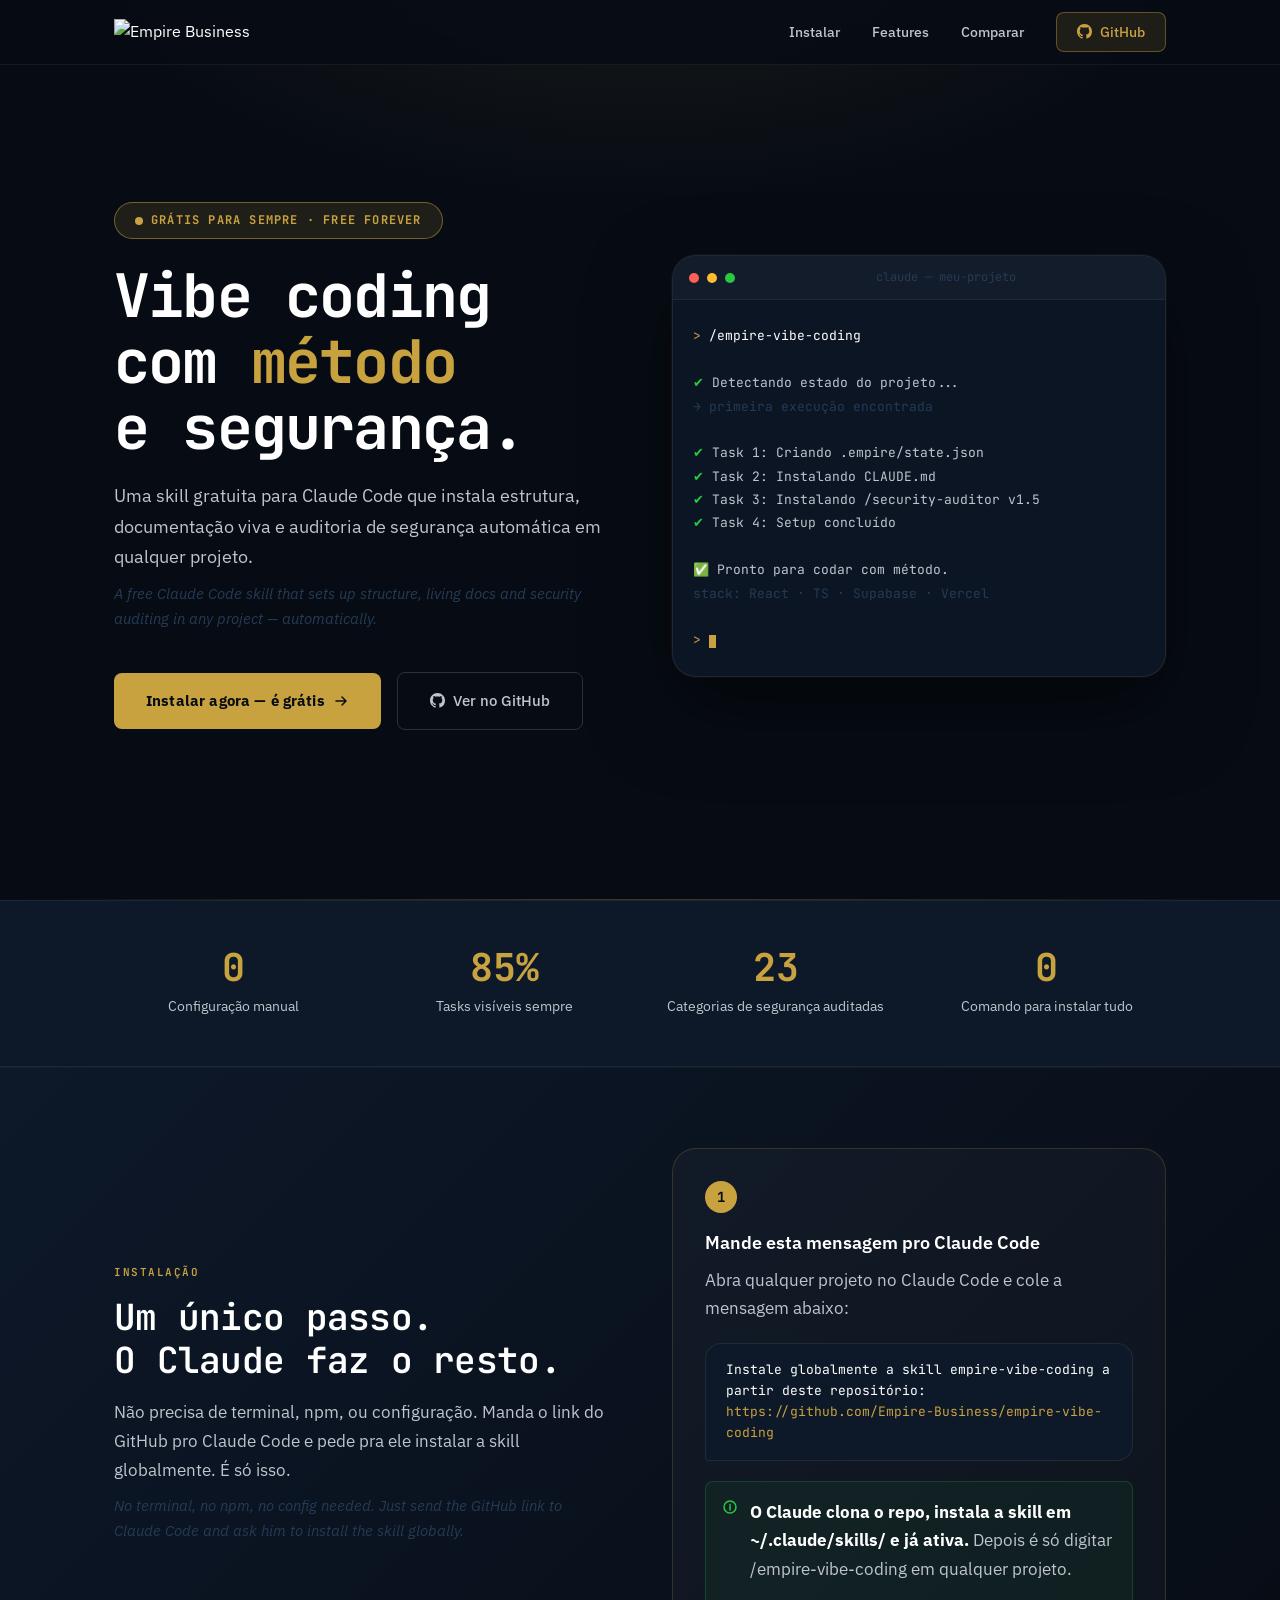
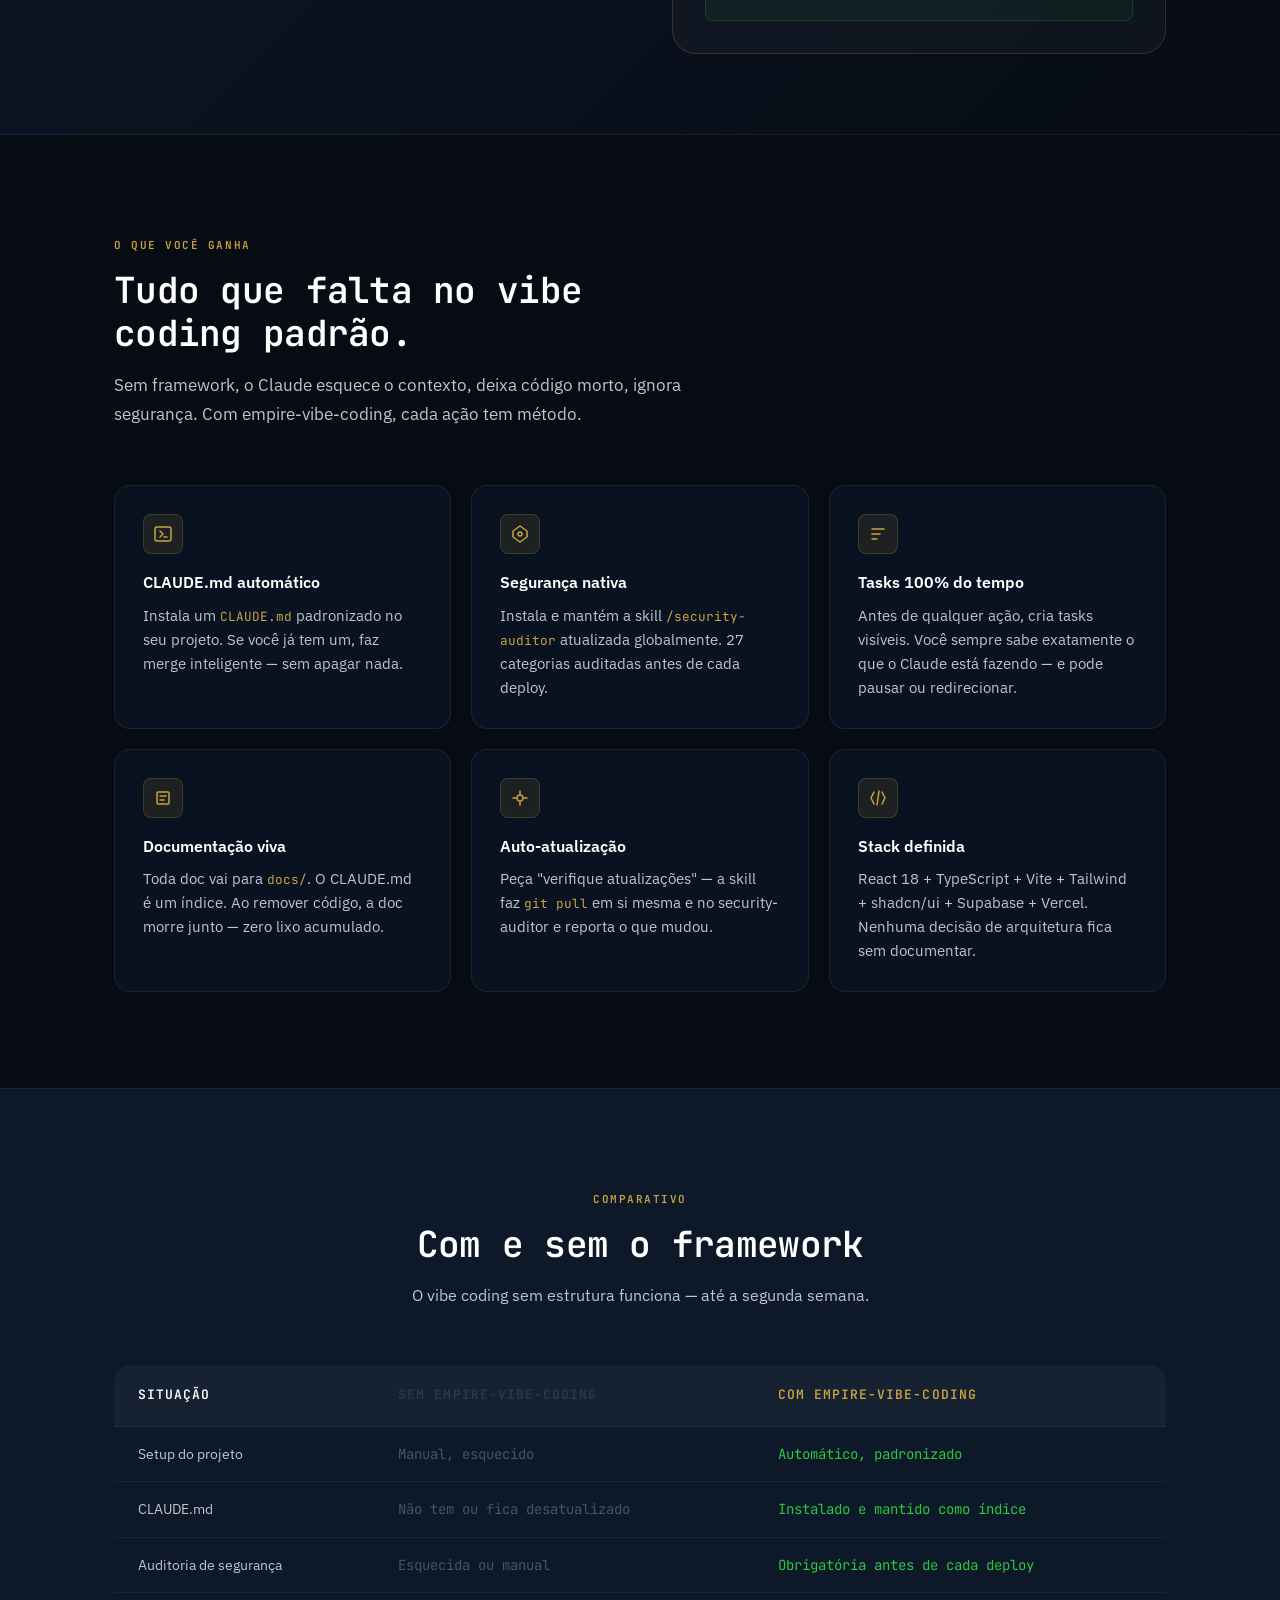
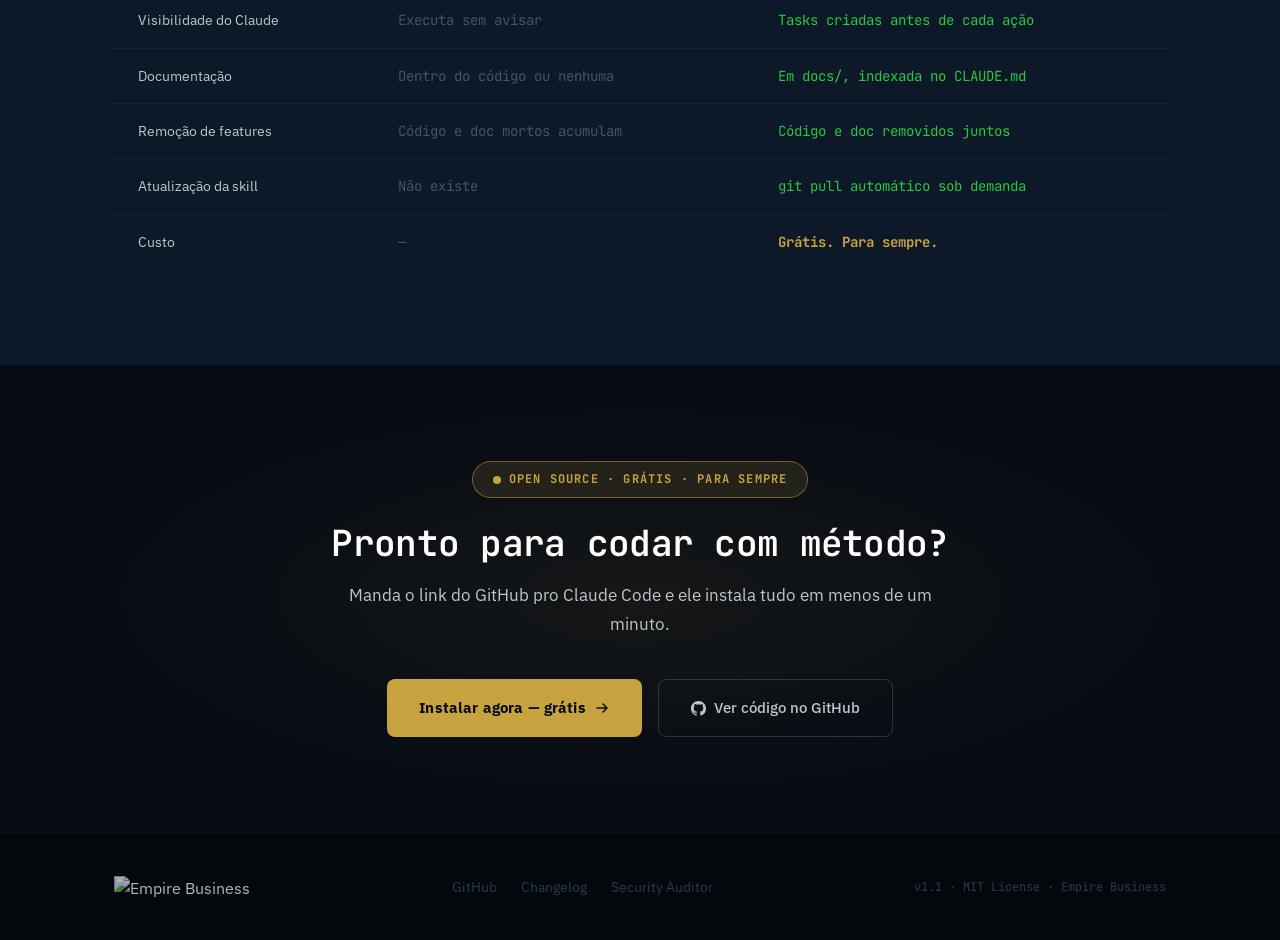
==== landing/index.html @ a5f734ca "design: landing page redesign — conversão, grátis, install 1 passo - Hero dark com terminal mockup a" ====
<!DOCTYPE html>
<html lang="pt-BR">
<head>
  <meta charset="UTF-8" />
  <meta name="viewport" content="width=device-width, initial-scale=1.0" />
  <title>Empire Vibe Coding — Skill gratuita para Claude Code</title>
  <meta name="description" content="Skill gratuita para Claude Code que instala método, segurança e documentação automática em qualquer app React + TypeScript + Supabase. Grátis para sempre." />
  <link rel="preconnect" href="https://fonts.googleapis.com" />
  <link rel="preconnect" href="https://fonts.gstatic.com" crossorigin />
  <link href="https://fonts.googleapis.com/css2?family=IBM+Plex+Sans:wght@300;400;500;600;700&family=JetBrains+Mono:wght@400;500;600;700&display=swap" rel="stylesheet" />
  <style>
    /* ─── DS1 Silver Empire — Tokens ─────────────────────────────── */
    :root {
      --void:     #070C14;
      --empire:   #0D1829;
      --steel:    #243B55;
      --platinum: #BFC5CC;
      --gold:     #C9A240;
      --bone:     #F2EFE8;
      --ink:      #1A1F2E;
      --ghost:    #E4E2DC;
      --mist:     #F7F6F2;
      --white:    #FFFFFF;

      --font-body:  'IBM Plex Sans', system-ui, sans-serif;
      --font-mono:  'JetBrains Mono', 'Menlo', monospace;

      --radius-sm: 4px;
      --radius-md: 8px;
      --radius-lg: 16px;
      --radius-xl: 24px;

      --s4:4px; --s8:8px; --s12:12px; --s16:16px; --s20:20px;
      --s24:24px; --s32:32px; --s40:40px; --s48:48px;
      --s56:56px; --s64:64px; --s80:80px; --s96:96px; --s128:128px;
    }

    /* ─── Reset ──────────────────────────────────────────────────── */
    *, *::before, *::after { box-sizing: border-box; margin: 0; padding: 0; }
    html { font-size: 16px; scroll-behavior: smooth; }
    body {
      font-family: var(--font-body);
      background: var(--void);
      color: var(--white);
      line-height: 1.6;
      -webkit-font-smoothing: antialiased;
      overflow-x: hidden;
    }

    /* ─── Typography ─────────────────────────────────────────────── */
    h1 { font-family: var(--font-mono); font-size: clamp(2rem, 5vw, 3.75rem); font-weight: 700; line-height: 1.1; letter-spacing: -0.03em; }
    h2 { font-family: var(--font-mono); font-size: clamp(1.5rem, 3vw, 2.25rem); font-weight: 600; line-height: 1.2; letter-spacing: -0.02em; }
    h3 { font-size: 1.0625rem; font-weight: 600; }
    p  { font-size: 1rem; line-height: 1.7; }

    .eyebrow {
      font-family: var(--font-mono);
      font-size: 0.6875rem;
      font-weight: 600;
      letter-spacing: 0.14em;
      text-transform: uppercase;
      color: var(--gold);
    }

    .gold-line { display:block; width:40px; height:2px; background:var(--gold); margin: var(--s16) 0 var(--s28); }

    /* ─── Layout ─────────────────────────────────────────────────── */
    .container { max-width: 1100px; margin: 0 auto; padding: 0 var(--s24); }
    .section    { padding: var(--s96) 0; }
    .section-sm { padding: var(--s64) 0; }

    /* ─── Free badge ─────────────────────────────────────────────── */
    .free-pill {
      display: inline-flex;
      align-items: center;
      gap: var(--s8);
      padding: var(--s8) var(--s20);
      background: rgba(201,162,64,.12);
      border: 1.5px solid rgba(201,162,64,.5);
      border-radius: 100px;
      font-family: var(--font-mono);
      font-size: 0.75rem;
      font-weight: 700;
      letter-spacing: 0.1em;
      text-transform: uppercase;
      color: var(--gold);
      cursor: default;
    }
    .free-dot { width:8px; height:8px; border-radius:50%; background:var(--gold); animation: pulse 2s infinite; }
    @keyframes pulse {
      0%,100% { opacity:1; transform:scale(1); }
      50%      { opacity:.5; transform:scale(1.3); }
    }
    @media (prefers-reduced-motion: reduce) { .free-dot { animation: none; } }

    /* ─── NAV ────────────────────────────────────────────────────── */
    nav {
      position: fixed; top: 0; left: 0; right: 0; z-index: 100;
      background: rgba(7,12,20,.88);
      backdrop-filter: blur(16px);
      border-bottom: 1px solid rgba(255,255,255,.06);
    }
    .nav-inner {
      display: flex; align-items: center; justify-content: space-between;
      height: 64px; max-width: 1100px; margin: 0 auto; padding: 0 var(--s24);
    }
    .nav-logo { height: 26px; }
    .nav-links { display: flex; align-items: center; gap: var(--s32); list-style: none; }
    .nav-links a {
      font-size: 0.875rem; font-weight: 500; color: var(--platinum);
      text-decoration: none; transition: color .2s;
    }
    .nav-links a:hover { color: var(--white); }

    .btn-nav {
      display: inline-flex; align-items: center; gap: var(--s8);
      padding: var(--s8) var(--s20);
      background: rgba(201,162,64,.12);
      border: 1px solid rgba(201,162,64,.4);
      color: var(--gold) !important;
      border-radius: var(--radius-md);
      font-size: 0.875rem; font-weight: 600;
      text-decoration: none; transition: background .2s, border-color .2s;
      cursor: pointer;
    }
    .btn-nav:hover { background: rgba(201,162,64,.2); border-color: var(--gold); }

    /* ─── HERO ───────────────────────────────────────────────────── */
    #hero {
      min-height: 100vh;
      display: flex; align-items: center;
      padding: calc(64px + var(--s64)) 0 var(--s96);
      position: relative; overflow: hidden;
      background: var(--void);
    }
    #hero::before {
      content:'';
      position:absolute; inset:0;
      background: radial-gradient(ellipse 70% 50% at 50% -10%, rgba(201,162,64,.1) 0%, transparent 65%);
      pointer-events:none;
    }
    #hero::after {
      content:'';
      position:absolute;
      bottom:0; left:0; right:0; height:1px;
      background: linear-gradient(90deg, transparent, rgba(201,162,64,.3), transparent);
    }

    .hero-grid {
      display: grid;
      grid-template-columns: 1fr 1fr;
      gap: var(--s64);
      align-items: center;
      position: relative; z-index: 1;
    }
    @media (max-width: 768px) {
      .hero-grid { grid-template-columns: 1fr; gap: var(--s48); }
      .hero-terminal { display: none; }
    }

    .hero-eyebrow { display: flex; align-items: center; gap: var(--s12); margin-bottom: var(--s24); }
    .hero-eyebrow .eyebrow { color: var(--platinum); }

    #hero h1 { color: var(--white); margin-bottom: var(--s20); }
    #hero h1 .accent { color: var(--gold); }

    .hero-sub {
      font-size: 1.125rem; color: var(--platinum); line-height: 1.7;
      margin-bottom: var(--s8); max-width: 520px;
    }
    .hero-sub-en {
      font-size: 0.9375rem; color: var(--steel); font-style: italic;
      margin-bottom: var(--s40); max-width: 520px;
    }

    .hero-ctas { display: flex; align-items: center; gap: var(--s16); flex-wrap: wrap; }

    .btn-primary {
      display: inline-flex; align-items: center; gap: var(--s8);
      padding: var(--s16) var(--s32);
      background: var(--gold); color: var(--void);
      font-size: 0.9375rem; font-weight: 700; border-radius: var(--radius-md);
      text-decoration: none; letter-spacing:.01em;
      transition: opacity .2s, transform .15s; cursor: pointer;
    }
    .btn-primary:hover { opacity:.88; transform: translateY(-1px); }

    .btn-outline {
      display: inline-flex; align-items: center; gap: var(--s8);
      padding: var(--s16) var(--s32);
      border: 1px solid rgba(255,255,255,.15); color: var(--platinum);
      font-size: 0.9375rem; font-weight: 500; border-radius: var(--radius-md);
      text-decoration: none; transition: border-color .2s, color .2s; cursor: pointer;
    }
    .btn-outline:hover { border-color: var(--platinum); color: var(--white); }

    /* ─── Terminal ───────────────────────────────────────────────── */
    .hero-terminal {
      background: rgba(13,24,41,.8);
      border: 1px solid rgba(255,255,255,.08);
      border-radius: var(--radius-xl);
      overflow: hidden;
      box-shadow: 0 32px 80px rgba(0,0,0,.5), 0 0 0 1px rgba(201,162,64,.06);
    }
    .terminal-bar {
      display: flex; align-items: center; gap: var(--s8);
      padding: var(--s12) var(--s16);
      background: rgba(255,255,255,.03);
      border-bottom: 1px solid rgba(255,255,255,.06);
    }
    .terminal-dot {
      width:10px; height:10px; border-radius:50%;
    }
    .terminal-dot.red   { background:#FF5F57; }
    .terminal-dot.amber { background:#FEBC2E; }
    .terminal-dot.green { background:#28C840; }
    .terminal-title { font-family:var(--font-mono); font-size:.75rem; color:var(--steel); margin-left:auto; margin-right:auto; }

    .terminal-body { padding: var(--s24) var(--s20); font-family:var(--font-mono); font-size:.8125rem; line-height:1.8; }
    .t-prompt { color: var(--gold); }
    .t-cmd    { color: var(--white); }
    .t-out    { color: var(--platinum); }
    .t-green  { color: #28C840; }
    .t-dim    { color: var(--steel); }
    .t-cursor {
      display: inline-block; width:.55em; height:1em;
      background: var(--gold); vertical-align: text-bottom;
      animation: blink 1s step-end infinite;
    }
    @keyframes blink { 0%,100%{opacity:1} 50%{opacity:0} }
    @media (prefers-reduced-motion: reduce) { .t-cursor { animation:none; } }

    /* ─── STATS ──────────────────────────────────────────────────── */
    #stats {
      background: var(--empire);
      border-top: 1px solid rgba(255,255,255,.06);
      border-bottom: 1px solid rgba(255,255,255,.06);
      padding: var(--s48) 0;
    }
    .stats-grid {
      display: grid;
      grid-template-columns: repeat(4, 1fr);
      gap: var(--s32);
      text-align: center;
    }
    @media (max-width: 640px) { .stats-grid { grid-template-columns: repeat(2, 1fr); } }

    .stat-num {
      font-family: var(--font-mono);
      font-size: clamp(1.75rem, 3vw, 2.5rem);
      font-weight: 700; color: var(--gold);
      line-height: 1;
    }
    .stat-label { font-size: .875rem; color: var(--platinum); margin-top: var(--s8); }

    /* ─── INSTALL HERO (1 step) ──────────────────────────────────── */
    #install-quick {
      background: linear-gradient(135deg, rgba(13,24,41,1) 0%, rgba(7,12,20,1) 100%);
      border-top: 1px solid rgba(255,255,255,.05);
      border-bottom: 1px solid rgba(255,255,255,.05);
      padding: var(--s80) 0;
    }
    .install-quick-inner {
      display: grid;
      grid-template-columns: 1fr 1fr;
      gap: var(--s64);
      align-items: center;
    }
    @media (max-width: 768px) { .install-quick-inner { grid-template-columns: 1fr; gap: var(--s40); } }

    #install-quick h2 { color: var(--white); margin-bottom: var(--s16); }
    #install-quick p  { color: var(--platinum); font-size: 1.0625rem; }

    .install-card {
      background: rgba(255,255,255,.03);
      border: 1px solid rgba(201,162,64,.2);
      border-radius: var(--radius-xl);
      padding: var(--s32);
    }
    .install-step-num {
      display: inline-flex; align-items:center; justify-content:center;
      width:32px; height:32px; border-radius:50%;
      background: var(--gold); color: var(--void);
      font-family: var(--font-mono); font-size:.875rem; font-weight:700;
      margin-bottom: var(--s16);
    }
    .install-card h3 { color: var(--white); font-size:1.125rem; margin-bottom: var(--s8); }
    .install-card p  { color: var(--platinum); font-size:.9375rem; margin-bottom: var(--s20); }

    .chat-bubble {
      background: var(--empire);
      border: 1px solid rgba(255,255,255,.08);
      border-radius: var(--radius-lg);
      border-bottom-left-radius: 4px;
      padding: var(--s16) var(--s20);
      font-family: var(--font-mono);
      font-size: .8125rem;
      color: var(--white);
      line-height: 1.6;
      position: relative;
    }
    .chat-bubble .link { color: var(--gold); }

    .install-note {
      display: flex; align-items: flex-start; gap: var(--s12);
      margin-top: var(--s20);
      padding: var(--s16);
      background: rgba(40,200,64,.06);
      border: 1px solid rgba(40,200,64,.2);
      border-radius: var(--radius-md);
    }
    .install-note-icon { color: #28C840; flex-shrink:0; margin-top:1px; }
    .install-note p { font-size:.875rem; color: var(--platinum); }
    .install-note strong { color: var(--white); }

    /* ─── FEATURES ───────────────────────────────────────────────── */
    #features {
      background: var(--void);
      padding: var(--s96) 0;
    }
    .features-header { max-width: 600px; margin-bottom: var(--s56); }
    .features-header h2 { color: var(--white); margin-top: var(--s12); }
    .features-header p  { color: var(--platinum); margin-top: var(--s16); font-size: 1.0625rem; }

    .features-grid {
      display: grid;
      grid-template-columns: repeat(auto-fit, minmax(300px, 1fr));
      gap: var(--s20);
    }
    .feature-card {
      background: rgba(13,24,41,.6);
      border: 1px solid rgba(255,255,255,.07);
      border-radius: var(--radius-lg);
      padding: var(--s28) var(--s28);
      transition: border-color .25s, transform .2s;
      cursor: default;
    }
    .feature-card:hover {
      border-color: rgba(201,162,64,.25);
      transform: translateY(-2px);
    }
    @media (prefers-reduced-motion: reduce) { .feature-card:hover { transform: none; } }
    .feature-icon {
      width:40px; height:40px;
      display:flex; align-items:center; justify-content:center;
      border-radius: var(--radius-md);
      background: rgba(201,162,64,.1);
      border: 1px solid rgba(201,162,64,.2);
      margin-bottom: var(--s16);
      color: var(--gold);
    }
    .feature-card h3 { color: var(--white); margin-bottom: var(--s8); font-size:1rem; }
    .feature-card p  { color: var(--platinum); font-size:.9375rem; line-height:1.6; }

    /* ─── COMPARE ────────────────────────────────────────────────── */
    #compare {
      background: var(--empire);
      border-top: 1px solid rgba(255,255,255,.06);
      padding: var(--s96) 0;
    }
    .compare-header { text-align: center; max-width: 560px; margin: 0 auto var(--s56); }
    .compare-header h2 { color: var(--white); margin-top: var(--s12); }
    .compare-header p  { color: var(--platinum); margin-top: var(--s16); }

    .compare-table {
      width: 100%; border-collapse: collapse; border-radius: var(--radius-lg); overflow: hidden;
    }
    .compare-table th {
      padding: var(--s20) var(--s24);
      font-family: var(--font-mono); font-size: .8125rem; font-weight: 600;
      letter-spacing: .08em; text-transform: uppercase;
      background: rgba(255,255,255,.04);
      border-bottom: 1px solid rgba(255,255,255,.08);
      text-align: left;
    }
    .compare-table th.col-with { color: var(--gold); }
    .compare-table th.col-without { color: var(--steel); }
    .compare-table td {
      padding: var(--s16) var(--s24);
      font-size: .9375rem;
      border-bottom: 1px solid rgba(255,255,255,.05);
      vertical-align: middle;
    }
    .compare-table tr:last-child td { border-bottom: none; }
    .compare-table td:first-child { color: var(--platinum); font-size:.875rem; }
    .compare-table td.yes {
      color: #28C840;
      font-family: var(--font-mono); font-size:.875rem;
    }
    .compare-table td.no {
      color: rgba(255,255,255,.25);
      font-family: var(--font-mono); font-size:.875rem;
    }
    .compare-table tr:hover td { background: rgba(255,255,255,.02); }

    /* ─── FINAL CTA ──────────────────────────────────────────────── */
    #cta-final {
      background: var(--void);
      padding: var(--s96) 0;
      text-align: center;
      position: relative; overflow: hidden;
    }
    #cta-final::before {
      content:'';
      position:absolute; inset:0;
      background: radial-gradient(ellipse 60% 60% at 50% 50%, rgba(201,162,64,.07) 0%, transparent 70%);
      pointer-events:none;
    }
    .cta-final-inner { position: relative; z-index: 1; max-width: 640px; margin: 0 auto; }
    #cta-final .free-pill { margin-bottom: var(--s24); }
    #cta-final h2 { color: var(--white); margin-bottom: var(--s16); }
    #cta-final p  { color: var(--platinum); font-size: 1.0625rem; margin-bottom: var(--s40); }
    .cta-final-btns { display: flex; justify-content: center; gap: var(--s16); flex-wrap: wrap; }

    /* ─── FOOTER ─────────────────────────────────────────────────── */
    footer {
      background: rgba(0,0,0,.4);
      border-top: 1px solid rgba(255,255,255,.05);
      padding: var(--s40) 0;
    }
    .footer-inner {
      display: flex; align-items: center; justify-content: space-between;
      flex-wrap: wrap; gap: var(--s20);
    }
    .footer-logo { height: 22px; opacity: .7; }
    .footer-links { display:flex; align-items:center; gap:var(--s24); list-style:none; }
    .footer-links a {
      font-size:.875rem; color:var(--steel); text-decoration:none; transition: color .2s;
    }
    .footer-links a:hover { color: var(--platinum); }
    .footer-copy { font-size:.75rem; color:var(--steel); font-family: var(--font-mono); }

    /* ─── SVG Icons helper ───────────────────────────────────────── */
    svg { display:block; }

    /* ─── Spacing utility ────────────────────────────────────────── */
    .mt-s { margin-top: var(--s16); }
    :root { --s28: 28px; }

    /* ─── Responsive nav ─────────────────────────────────────────── */
    @media (max-width: 640px) {
      .nav-links li:not(:last-child) { display: none; }
      .hero-ctas { flex-direction: column; align-items: flex-start; }
      .cta-final-btns { flex-direction: column; align-items: center; }
    }
  </style>
</head>
<body>

<!-- NAV -->
<nav>
  <div class="nav-inner">
    <img src="assets/logo-dark.png" alt="Empire Business" class="nav-logo" />
    <ul class="nav-links">
      <li><a href="#install-quick">Instalar</a></li>
      <li><a href="#features">Features</a></li>
      <li><a href="#compare">Comparar</a></li>
      <li>
        <a href="https://github.com/Empire-Business/empire-vibe-coding" target="_blank" rel="noopener" class="btn-nav">
          <svg width="15" height="15" viewBox="0 0 16 16" fill="currentColor"><path d="M8 0C3.58 0 0 3.58 0 8c0 3.54 2.29 6.53 5.47 7.59.4.07.55-.17.55-.38 0-.19-.01-.82-.01-1.49-2.01.37-2.53-.49-2.69-.94-.09-.23-.48-.94-.82-1.13-.28-.15-.68-.52-.01-.53.63-.01 1.08.58 1.23.82.72 1.21 1.87.87 2.33.66.07-.52.28-.87.51-1.07-1.78-.2-3.64-.89-3.64-3.95 0-.87.31-1.59.82-2.15-.08-.2-.36-1.02.08-2.12 0 0 .67-.21 2.2.82.64-.18 1.32-.27 2-.27.68 0 1.36.09 2 .27 1.53-1.04 2.2-.82 2.2-.82.44 1.1.16 1.92.08 2.12.51.56.82 1.27.82 2.15 0 3.07-1.87 3.75-3.65 3.95.29.25.54.73.54 1.48 0 1.07-.01 1.93-.01 2.2 0 .21.15.46.55.38A8.013 8.013 0 0016 8c0-4.42-3.58-8-8-8z"/></svg>
          GitHub
        </a>
      </li>
    </ul>
  </div>
</nav>

<!-- HERO -->
<section id="hero">
  <div class="container">
    <div class="hero-grid">
      <div>
        <div class="hero-eyebrow">
          <div class="free-pill">
            <span class="free-dot"></span>
            Grátis para sempre · Free forever
          </div>
        </div>

        <h1>Vibe coding<br/>com <span class="accent">método</span><br/>e segurança.</h1>

        <p class="hero-sub">
          Uma skill gratuita para Claude Code que instala estrutura, documentação viva e auditoria de segurança automática em qualquer projeto.
        </p>
        <p class="hero-sub-en">
          A free Claude Code skill that sets up structure, living docs and security auditing in any project — automatically.
        </p>

        <div class="hero-ctas">
          <a href="#install-quick" class="btn-primary">
            Instalar agora — é grátis
            <svg width="16" height="16" viewBox="0 0 16 16" fill="none"><path d="M3 8h10M9 4l4 4-4 4" stroke="currentColor" stroke-width="1.5" stroke-linecap="round" stroke-linejoin="round"/></svg>
          </a>
          <a href="https://github.com/Empire-Business/empire-vibe-coding" target="_blank" rel="noopener" class="btn-outline">
            <svg width="15" height="15" viewBox="0 0 16 16" fill="currentColor"><path d="M8 0C3.58 0 0 3.58 0 8c0 3.54 2.29 6.53 5.47 7.59.4.07.55-.17.55-.38 0-.19-.01-.82-.01-1.49-2.01.37-2.53-.49-2.69-.94-.09-.23-.48-.94-.82-1.13-.28-.15-.68-.52-.01-.53.63-.01 1.08.58 1.23.82.72 1.21 1.87.87 2.33.66.07-.52.28-.87.51-1.07-1.78-.2-3.64-.89-3.64-3.95 0-.87.31-1.59.82-2.15-.08-.2-.36-1.02.08-2.12 0 0 .67-.21 2.2.82.64-.18 1.32-.27 2-.27.68 0 1.36.09 2 .27 1.53-1.04 2.2-.82 2.2-.82.44 1.1.16 1.92.08 2.12.51.56.82 1.27.82 2.15 0 3.07-1.87 3.75-3.65 3.95.29.25.54.73.54 1.48 0 1.07-.01 1.93-.01 2.2 0 .21.15.46.55.38A8.013 8.013 0 0016 8c0-4.42-3.58-8-8-8z"/></svg>
            Ver no GitHub
          </a>
        </div>
      </div>

      <!-- Terminal mockup -->
      <div class="hero-terminal">
        <div class="terminal-bar">
          <span class="terminal-dot red"></span>
          <span class="terminal-dot amber"></span>
          <span class="terminal-dot green"></span>
          <span class="terminal-title">claude — meu-projeto</span>
        </div>
        <div class="terminal-body">
          <div><span class="t-prompt">></span> <span class="t-cmd">/empire-vibe-coding</span></div>
          <br/>
          <div><span class="t-green">✔</span> <span class="t-out">Detectando estado do projeto...</span></div>
          <div><span class="t-dim">  → primeira execução encontrada</span></div>
          <br/>
          <div><span class="t-green">✔</span> <span class="t-out">Task 1: Criando .empire/state.json</span></div>
          <div><span class="t-green">✔</span> <span class="t-out">Task 2: Instalando CLAUDE.md</span></div>
          <div><span class="t-green">✔</span> <span class="t-out">Task 3: Instalando /security-auditor v1.5</span></div>
          <div><span class="t-green">✔</span> <span class="t-out">Task 4: Setup concluído</span></div>
          <br/>
          <div><span class="t-out">✅ Pronto para codar com método.</span></div>
          <div><span class="t-dim">   stack: React · TS · Supabase · Vercel</span></div>
          <br/>
          <div><span class="t-prompt">></span> <span class="t-cursor"></span></div>
        </div>
      </div>
    </div>
  </div>
</section>

<!-- STATS -->
<section id="stats">
  <div class="container">
    <div class="stats-grid">
      <div>
        <div class="stat-num" data-target="0">0</div>
        <div class="stat-label">Configuração manual</div>
      </div>
      <div>
        <div class="stat-num" data-target="100">0<span>%</span></div>
        <div class="stat-label">Tasks visíveis sempre</div>
      </div>
      <div>
        <div class="stat-num" data-target="27">0</div>
        <div class="stat-label">Categorias de segurança auditadas</div>
      </div>
      <div>
        <div class="stat-num" data-target="1">0</div>
        <div class="stat-label">Comando para instalar tudo</div>
      </div>
    </div>
  </div>
</section>

<!-- INSTALL — 1 STEP -->
<section id="install-quick">
  <div class="container">
    <div class="install-quick-inner">
      <div>
        <span class="eyebrow">Instalação</span>
        <h2 style="color:var(--white); margin-top:var(--s12);">Um único passo.<br/>O Claude faz o resto.</h2>
        <p style="color:var(--platinum); margin-top:var(--s16); font-size:1.0625rem;">
          Não precisa de terminal, npm, ou configuração. Manda o link do GitHub pro Claude Code e pede pra ele instalar a skill globalmente. É só isso.
        </p>
        <p style="color:var(--steel); font-size:.9375rem; font-style:italic; margin-top:var(--s8);">
          No terminal, no npm, no config needed. Just send the GitHub link to Claude Code and ask him to install the skill globally.
        </p>
      </div>
      <div>
        <div class="install-card">
          <div class="install-step-num">1</div>
          <h3>Mande esta mensagem pro Claude Code</h3>
          <p>Abra qualquer projeto no Claude Code e cole a mensagem abaixo:</p>
          <div class="chat-bubble">
            Instale globalmente a skill empire-vibe-coding a partir deste repositório:<br/>
            <span class="link">https://github.com/Empire-Business/empire-vibe-coding</span>
          </div>
          <div class="install-note">
            <svg class="install-note-icon" width="16" height="16" viewBox="0 0 16 16" fill="none"><path d="M8 14A6 6 0 1 0 8 2a6 6 0 0 0 0 12Z" stroke="#28C840" stroke-width="1.5"/><path d="M8 7v4M8 5.5v.5" stroke="#28C840" stroke-width="1.5" stroke-linecap="round"/></svg>
            <p><strong>O Claude clona o repo, instala a skill em ~/.claude/skills/ e já ativa.</strong> Depois é só digitar /empire-vibe-coding em qualquer projeto.</p>
          </div>
        </div>
      </div>
    </div>
  </div>
</section>

<!-- FEATURES -->
<section id="features">
  <div class="container">
    <div class="features-header">
      <span class="eyebrow">O que você ganha</span>
      <h2 style="color:var(--white); margin-top:var(--s12);">Tudo que falta no vibe coding padrão.</h2>
      <p>Sem framework, o Claude esquece o contexto, deixa código morto, ignora segurança. Com empire-vibe-coding, cada ação tem método.</p>
    </div>
    <div class="features-grid">

      <div class="feature-card">
        <div class="feature-icon">
          <svg width="20" height="20" viewBox="0 0 20 20" fill="none"><rect x="2" y="3" width="16" height="14" rx="2" stroke="currentColor" stroke-width="1.5"/><path d="M7 7l3 3-3 3M11 13h3" stroke="currentColor" stroke-width="1.5" stroke-linecap="round" stroke-linejoin="round"/></svg>
        </div>
        <h3>CLAUDE.md automático</h3>
        <p>Instala um <code style="font-family:var(--font-mono); font-size:.85em; color:var(--gold)">CLAUDE.md</code> padronizado no seu projeto. Se você já tem um, faz merge inteligente — sem apagar nada.</p>
      </div>

      <div class="feature-card">
        <div class="feature-icon">
          <svg width="20" height="20" viewBox="0 0 20 20" fill="none"><path d="M10 2L3 7v6l7 5 7-5V7l-7-5Z" stroke="currentColor" stroke-width="1.5" stroke-linejoin="round"/><path d="M10 12a2 2 0 1 0 0-4 2 2 0 0 0 0 4Z" stroke="currentColor" stroke-width="1.5"/></svg>
        </div>
        <h3>Segurança nativa</h3>
        <p>Instala e mantém a skill <code style="font-family:var(--font-mono); font-size:.85em; color:var(--gold)">/security-auditor</code> atualizada globalmente. 27 categorias auditadas antes de cada deploy.</p>
      </div>

      <div class="feature-card">
        <div class="feature-icon">
          <svg width="20" height="20" viewBox="0 0 20 20" fill="none"><path d="M4 5h12M4 10h8M4 15h5" stroke="currentColor" stroke-width="1.5" stroke-linecap="round"/></svg>
        </div>
        <h3>Tasks 100% do tempo</h3>
        <p>Antes de qualquer ação, cria tasks visíveis. Você sempre sabe exatamente o que o Claude está fazendo — e pode pausar ou redirecionar.</p>
      </div>

      <div class="feature-card">
        <div class="feature-icon">
          <svg width="20" height="20" viewBox="0 0 20 20" fill="none"><path d="M5 4h10a1 1 0 0 1 1 1v10a1 1 0 0 1-1 1H5a1 1 0 0 1-1-1V5a1 1 0 0 1 1-1Z" stroke="currentColor" stroke-width="1.5"/><path d="M7 8h6M7 12h4" stroke="currentColor" stroke-width="1.5" stroke-linecap="round"/></svg>
        </div>
        <h3>Documentação viva</h3>
        <p>Toda doc vai para <code style="font-family:var(--font-mono); font-size:.85em; color:var(--gold)">docs/</code>. O CLAUDE.md é um índice. Ao remover código, a doc morre junto — zero lixo acumulado.</p>
      </div>

      <div class="feature-card">
        <div class="feature-icon">
          <svg width="20" height="20" viewBox="0 0 20 20" fill="none"><path d="M10 3v3M10 14v3M3 10h3M14 10h3" stroke="currentColor" stroke-width="1.5" stroke-linecap="round"/><circle cx="10" cy="10" r="3" stroke="currentColor" stroke-width="1.5"/></svg>
        </div>
        <h3>Auto-atualização</h3>
        <p>Peça "verifique atualizações" — a skill faz <code style="font-family:var(--font-mono); font-size:.85em; color:var(--gold)">git pull</code> em si mesma e no security-auditor e reporta o que mudou.</p>
      </div>

      <div class="feature-card">
        <div class="feature-icon">
          <svg width="20" height="20" viewBox="0 0 20 20" fill="none"><path d="M6 4l-3 6 3 6M14 4l3 6-3 6M11 3l-2 14" stroke="currentColor" stroke-width="1.5" stroke-linecap="round" stroke-linejoin="round"/></svg>
        </div>
        <h3>Stack definida</h3>
        <p>React 18 + TypeScript + Vite + Tailwind + shadcn/ui + Supabase + Vercel. Nenhuma decisão de arquitetura fica sem documentar.</p>
      </div>

    </div>
  </div>
</section>

<!-- COMPARE -->
<section id="compare">
  <div class="container">
    <div class="compare-header">
      <span class="eyebrow">Comparativo</span>
      <h2>Com e sem o framework</h2>
      <p>O vibe coding sem estrutura funciona — até a segunda semana.</p>
    </div>
    <div style="overflow-x:auto;">
      <table class="compare-table">
        <thead>
          <tr>
            <th>Situação</th>
            <th class="col-without">Sem empire-vibe-coding</th>
            <th class="col-with">Com empire-vibe-coding</th>
          </tr>
        </thead>
        <tbody>
          <tr>
            <td>Setup do projeto</td>
            <td class="no">Manual, esquecido</td>
            <td class="yes">Automático, padronizado</td>
          </tr>
          <tr>
            <td>CLAUDE.md</td>
            <td class="no">Não tem ou fica desatualizado</td>
            <td class="yes">Instalado e mantido como índice</td>
          </tr>
          <tr>
            <td>Auditoria de segurança</td>
            <td class="no">Esquecida ou manual</td>
            <td class="yes">Obrigatória antes de cada deploy</td>
          </tr>
          <tr>
            <td>Visibilidade do Claude</td>
            <td class="no">Executa sem avisar</td>
            <td class="yes">Tasks criadas antes de cada ação</td>
          </tr>
          <tr>
            <td>Documentação</td>
            <td class="no">Dentro do código ou nenhuma</td>
            <td class="yes">Em docs/, indexada no CLAUDE.md</td>
          </tr>
          <tr>
            <td>Remoção de features</td>
            <td class="no">Código e doc mortos acumulam</td>
            <td class="yes">Código e doc removidos juntos</td>
          </tr>
          <tr>
            <td>Atualização da skill</td>
            <td class="no">Não existe</td>
            <td class="yes">git pull automático sob demanda</td>
          </tr>
          <tr>
            <td>Custo</td>
            <td class="no">—</td>
            <td class="yes" style="color:var(--gold); font-weight:700;">Grátis. Para sempre.</td>
          </tr>
        </tbody>
      </table>
    </div>
  </div>
</section>

<!-- CTA FINAL -->
<section id="cta-final">
  <div class="container">
    <div class="cta-final-inner">
      <div class="free-pill" style="margin: 0 auto var(--s24);">
        <span class="free-dot"></span>
        Open source · Grátis · Para sempre
      </div>
      <h2>Pronto para codar com método?</h2>
      <p>Manda o link do GitHub pro Claude Code e ele instala tudo em menos de um minuto.</p>
      <div class="cta-final-btns">
        <a href="#install-quick" class="btn-primary">
          Instalar agora — grátis
          <svg width="16" height="16" viewBox="0 0 16 16" fill="none"><path d="M3 8h10M9 4l4 4-4 4" stroke="currentColor" stroke-width="1.5" stroke-linecap="round" stroke-linejoin="round"/></svg>
        </a>
        <a href="https://github.com/Empire-Business/empire-vibe-coding" target="_blank" rel="noopener" class="btn-outline">
          <svg width="15" height="15" viewBox="0 0 16 16" fill="currentColor"><path d="M8 0C3.58 0 0 3.58 0 8c0 3.54 2.29 6.53 5.47 7.59.4.07.55-.17.55-.38 0-.19-.01-.82-.01-1.49-2.01.37-2.53-.49-2.69-.94-.09-.23-.48-.94-.82-1.13-.28-.15-.68-.52-.01-.53.63-.01 1.08.58 1.23.82.72 1.21 1.87.87 2.33.66.07-.52.28-.87.51-1.07-1.78-.2-3.64-.89-3.64-3.95 0-.87.31-1.59.82-2.15-.08-.2-.36-1.02.08-2.12 0 0 .67-.21 2.2.82.64-.18 1.32-.27 2-.27.68 0 1.36.09 2 .27 1.53-1.04 2.2-.82 2.2-.82.44 1.1.16 1.92.08 2.12.51.56.82 1.27.82 2.15 0 3.07-1.87 3.75-3.65 3.95.29.25.54.73.54 1.48 0 1.07-.01 1.93-.01 2.2 0 .21.15.46.55.38A8.013 8.013 0 0016 8c0-4.42-3.58-8-8-8z"/></svg>
          Ver código no GitHub
        </a>
      </div>
    </div>
  </div>
</section>

<!-- FOOTER -->
<footer>
  <div class="container">
    <div class="footer-inner">
      <img src="assets/logo-dark.png" alt="Empire Business" class="footer-logo" />
      <ul class="footer-links">
        <li><a href="https://github.com/Empire-Business/empire-vibe-coding" target="_blank" rel="noopener">GitHub</a></li>
        <li><a href="https://github.com/Empire-Business/empire-vibe-coding/blob/main/CHANGELOG.md" target="_blank" rel="noopener">Changelog</a></li>
        <li><a href="https://github.com/Empire-Business/security-auditor" target="_blank" rel="noopener">Security Auditor</a></li>
      </ul>
      <p class="footer-copy">v1.1 · MIT License · Empire Business</p>
    </div>
  </div>
</footer>

<script>
  /* Stat counter animation */
  const counters = document.querySelectorAll('.stat-num[data-target]');
  const observer = new IntersectionObserver((entries) => {
    entries.forEach(entry => {
      if (!entry.isIntersecting) return;
      const el = entry.target;
      const target = parseInt(el.dataset.target, 10);
      const suffix = el.querySelector('span') ? el.querySelector('span').outerHTML : '';
      const duration = 1200;
      const step = duration / target || duration;
      let current = 0;
      const prefersReduced = window.matchMedia('(prefers-reduced-motion: reduce)').matches;
      if (prefersReduced) { el.innerHTML = target + suffix; observer.unobserve(el); return; }
      const timer = setInterval(() => {
        current += 1;
        el.innerHTML = current + suffix;
        if (current >= target) { el.innerHTML = target + suffix; clearInterval(timer); }
      }, step);
      observer.unobserve(el);
    });
  }, { threshold: 0.5 });
  counters.forEach(c => observer.observe(c));
</script>

</body>
</html>
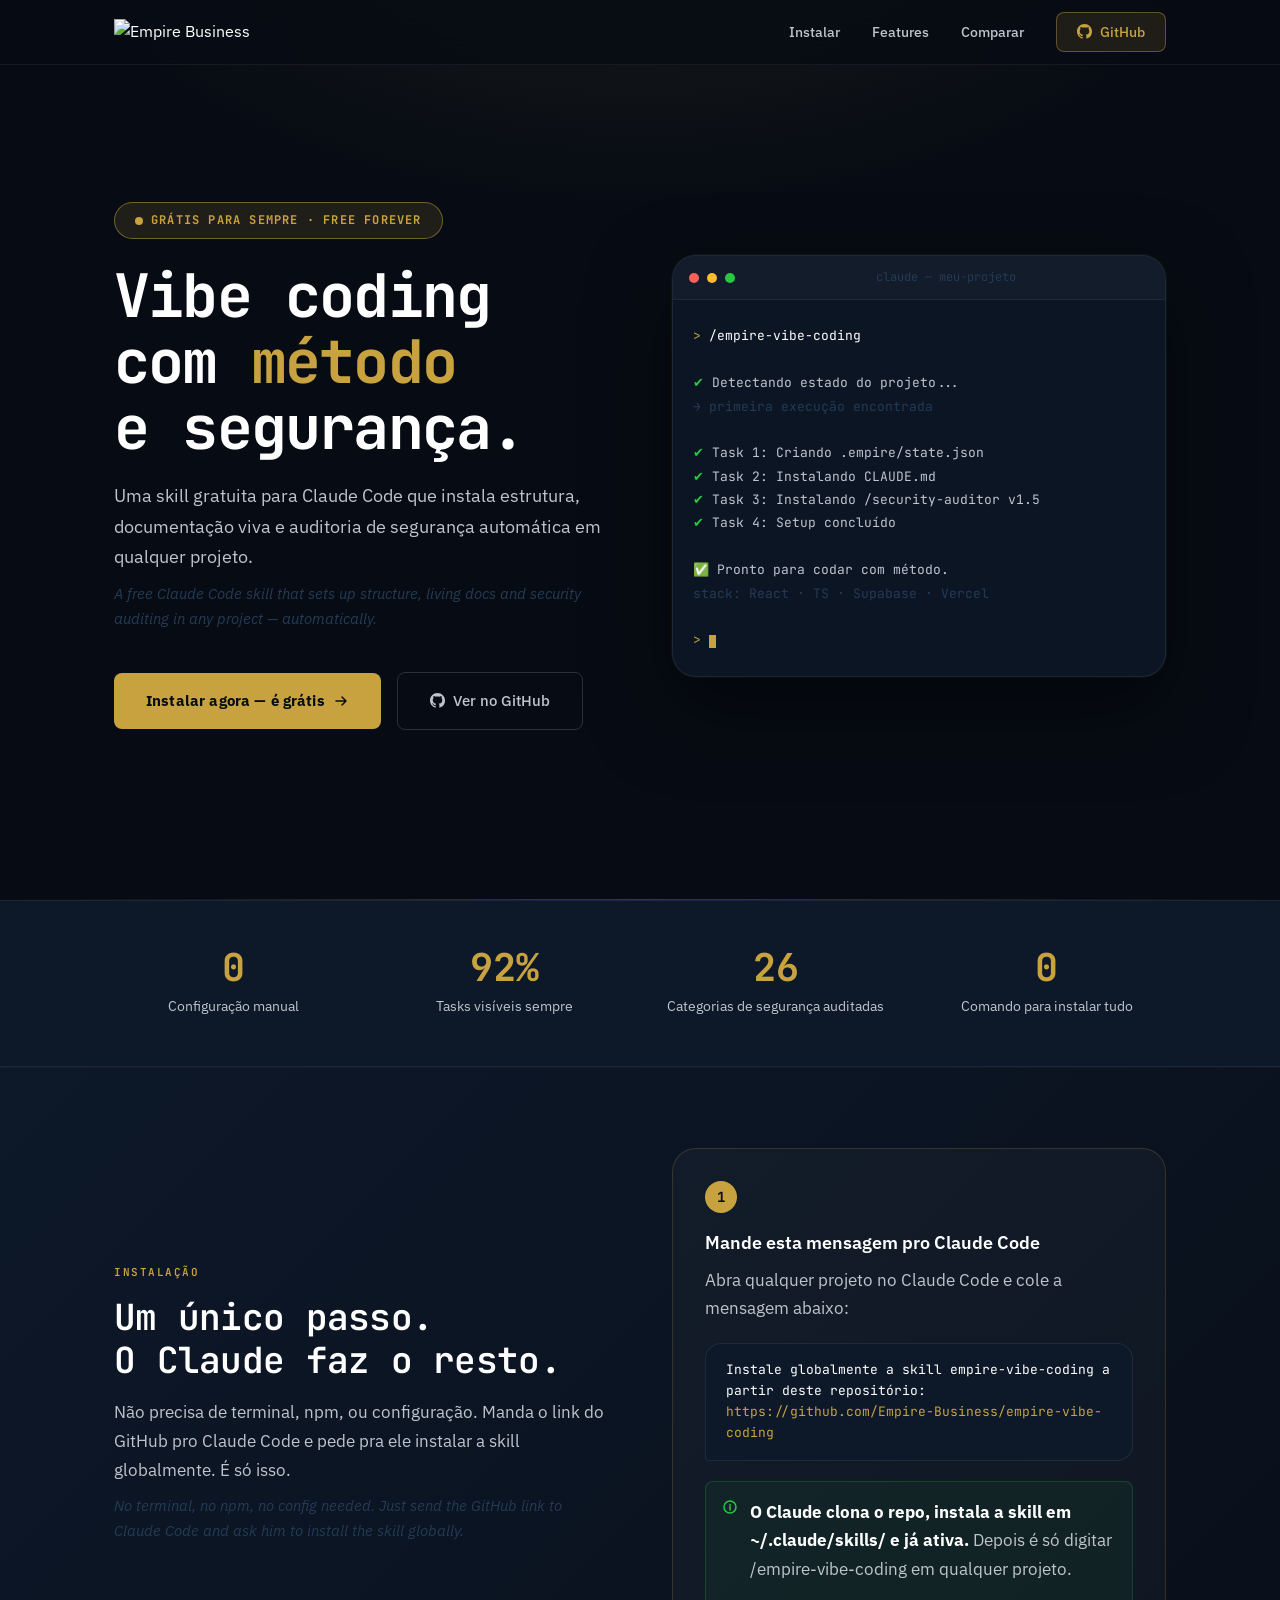
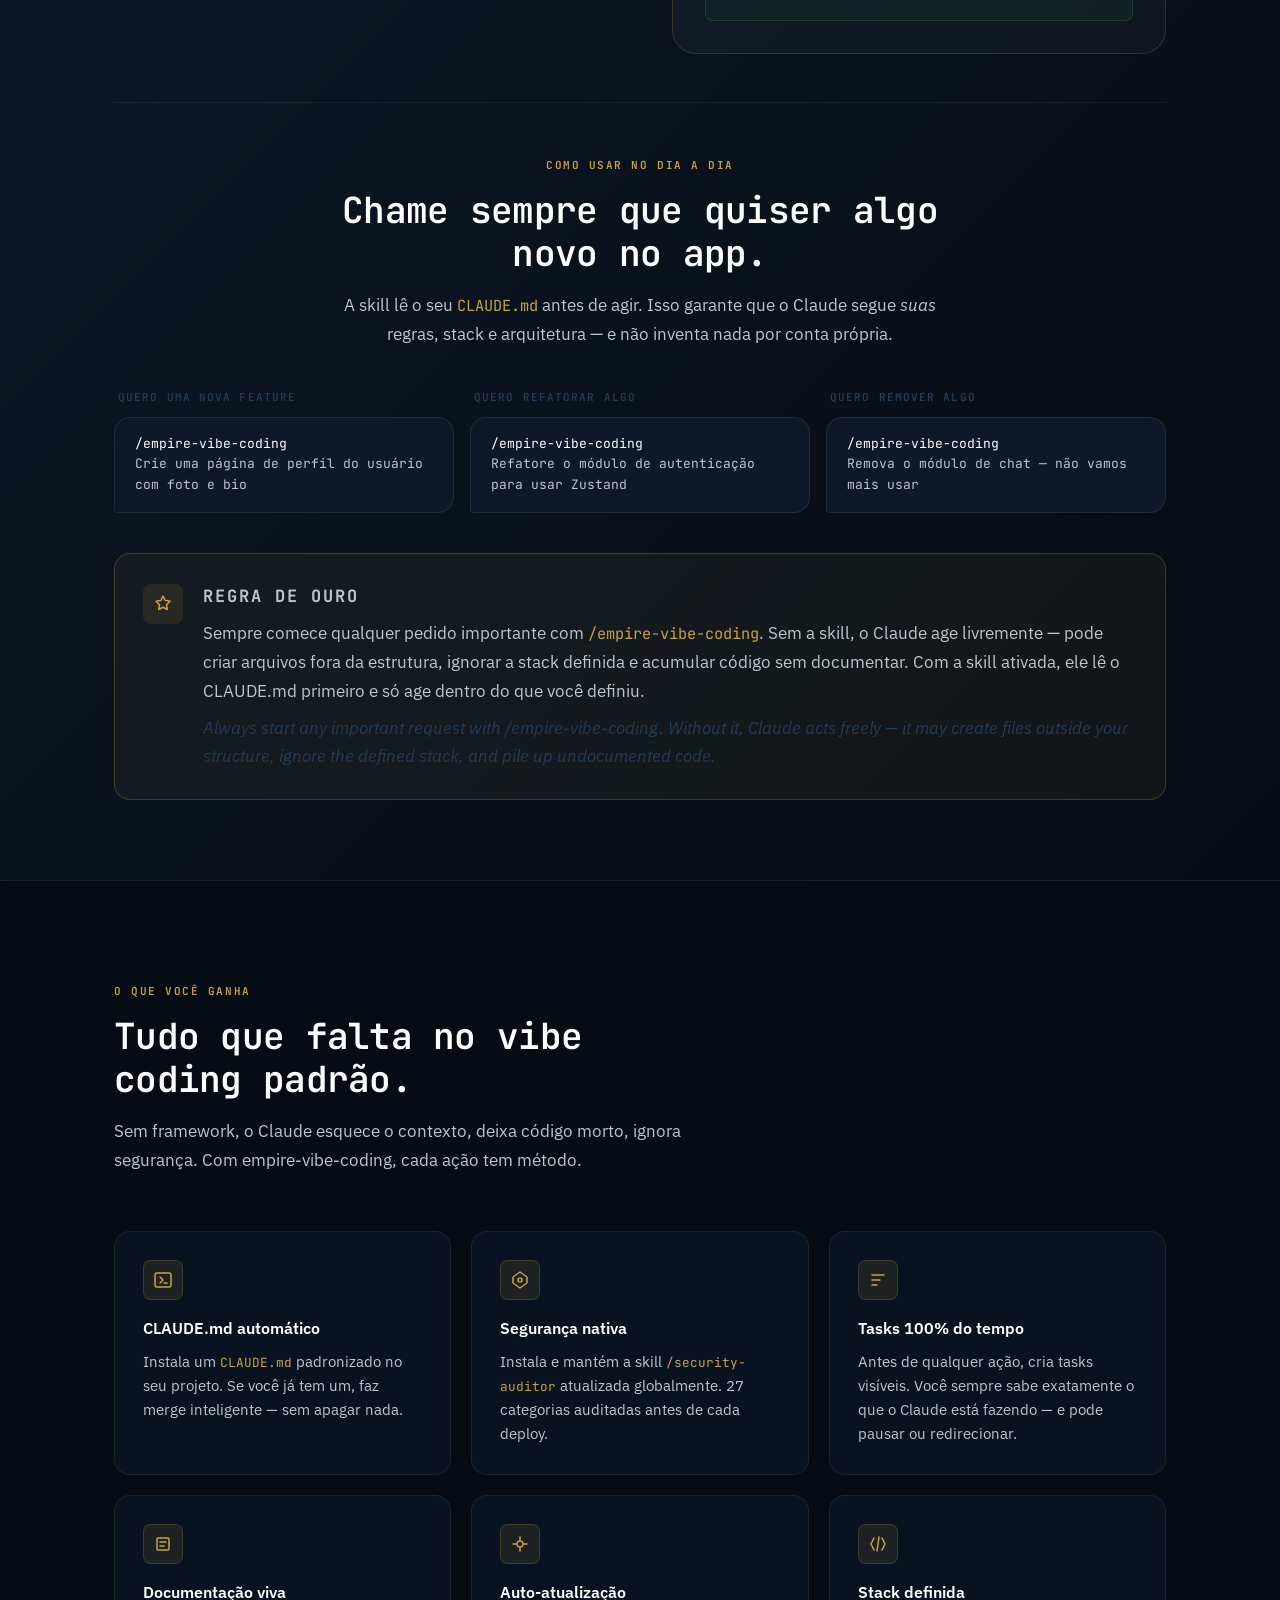
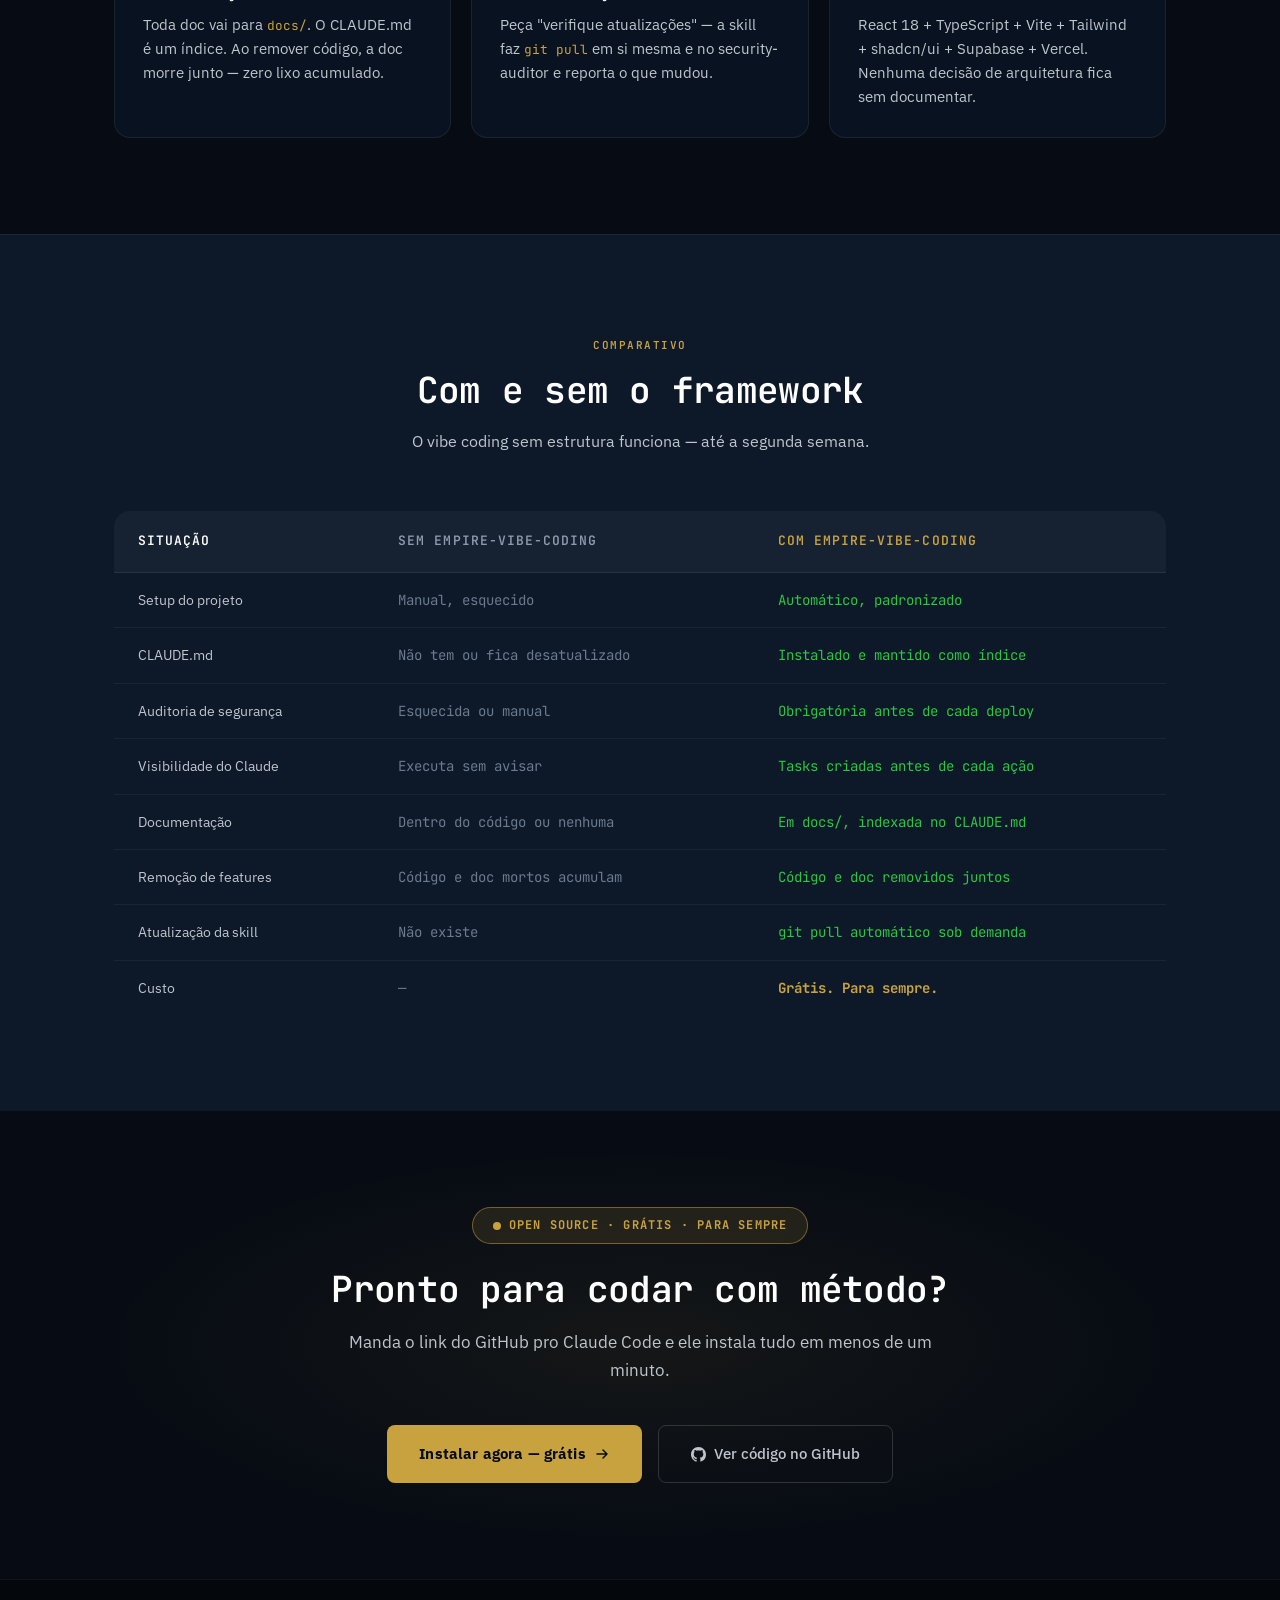
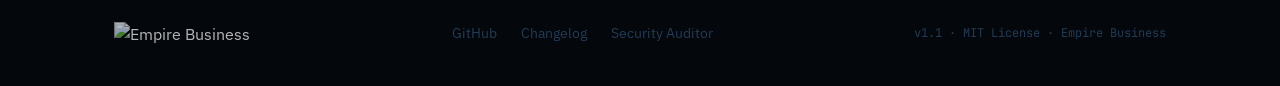
==== commit 21f38d25: "design: tutorial de uso diário + fix contraste tabela comparativa - Seção "Como usar no dia a dia" c" ====
--- a/landing/index.html
+++ b/landing/index.html
@@ -374,7 +374,7 @@
       text-align: left;
     }
     .compare-table th.col-with { color: var(--gold); }
-    .compare-table th.col-without { color: var(--steel); }
+    .compare-table th.col-without { color: #8B9AAD; }
     .compare-table td {
       padding: var(--s16) var(--s24);
       font-size: .9375rem;
@@ -388,7 +388,7 @@
       font-family: var(--font-mono); font-size:.875rem;
     }
     .compare-table td.no {
-      color: rgba(255,255,255,.25);
+      color: #6B7A8D;
       font-family: var(--font-mono); font-size:.875rem;
     }
     .compare-table tr:hover td { background: rgba(255,255,255,.02); }
@@ -429,6 +429,48 @@
     }
     .footer-links a:hover { color: var(--platinum); }
     .footer-copy { font-size:.75rem; color:var(--steel); font-family: var(--font-mono); }
+
+    /* ─── Usage examples ────────────────────────────────────────── */
+    .usage-example { display: flex; flex-direction: column; gap: var(--s10); }
+    .usage-label {
+      font-family: var(--font-mono);
+      font-size: .6875rem; font-weight: 600;
+      letter-spacing: .1em; text-transform: uppercase;
+      color: var(--steel);
+      padding-left: var(--s4);
+    }
+    :root { --s10: 10px; }
+
+    /* ─── Golden rule box ────────────────────────────────────────── */
+    .golden-rule-box {
+      display: flex;
+      align-items: flex-start;
+      gap: var(--s20);
+      background: rgba(201,162,64,.06);
+      border: 1.5px solid rgba(201,162,64,.25);
+      border-radius: var(--radius-lg);
+      padding: var(--s28) var(--s28);
+    }
+    .golden-rule-icon {
+      flex-shrink: 0;
+      width: 40px; height: 40px;
+      border-radius: var(--radius-md);
+      background: rgba(201,162,64,.1);
+      display: flex; align-items: center; justify-content: center;
+      margin-top: 2px;
+    }
+    .golden-rule-title {
+      font-family: var(--font-mono);
+      font-size: .6875rem; font-weight: 700;
+      letter-spacing: .12em; text-transform: uppercase;
+      color: var(--gold); margin-bottom: var(--s8);
+    }
+    .golden-rule-text {
+      font-size: .9375rem; color: var(--platinum); line-height: 1.7;
+    }
+    @media (max-width: 640px) {
+      .golden-rule-box { flex-direction: column; }
+    }
 
     /* ─── SVG Icons helper ───────────────────────────────────────── */
     svg { display:block; }
@@ -578,6 +620,60 @@
             <svg class="install-note-icon" width="16" height="16" viewBox="0 0 16 16" fill="none"><path d="M8 14A6 6 0 1 0 8 2a6 6 0 0 0 0 12Z" stroke="#28C840" stroke-width="1.5"/><path d="M8 7v4M8 5.5v.5" stroke="#28C840" stroke-width="1.5" stroke-linecap="round"/></svg>
             <p><strong>O Claude clona o repo, instala a skill em ~/.claude/skills/ e já ativa.</strong> Depois é só digitar /empire-vibe-coding em qualquer projeto.</p>
           </div>
+        </div>
+      </div>
+    </div>
+
+    <!-- Regra de ouro -->
+    <div style="margin-top:var(--s48); border-top:1px solid rgba(255,255,255,.06); padding-top:var(--s48);">
+      <div style="text-align:center; max-width:640px; margin:0 auto var(--s40);">
+        <span class="eyebrow">Como usar no dia a dia</span>
+        <h2 style="color:var(--white); margin-top:var(--s12);">Chame sempre que quiser algo novo no app.</h2>
+        <p style="color:var(--platinum); margin-top:var(--s16); font-size:1.0625rem;">
+          A skill lê o seu <code style="font-family:var(--font-mono); font-size:.9em; color:var(--gold)">CLAUDE.md</code> antes de agir. Isso garante que o Claude segue <em>suas</em> regras, stack e arquitetura — e não inventa nada por conta própria.
+        </p>
+      </div>
+
+      <div style="display:grid; grid-template-columns:repeat(auto-fit, minmax(280px,1fr)); gap:var(--s16); margin-bottom:var(--s40);">
+
+        <div class="usage-example">
+          <div class="usage-label">Quero uma nova feature</div>
+          <div class="chat-bubble">
+            /empire-vibe-coding<br/>
+            <span style="color:var(--platinum);">Crie uma página de perfil do usuário com foto e bio</span>
+          </div>
+        </div>
+
+        <div class="usage-example">
+          <div class="usage-label">Quero refatorar algo</div>
+          <div class="chat-bubble">
+            /empire-vibe-coding<br/>
+            <span style="color:var(--platinum);">Refatore o módulo de autenticação para usar Zustand</span>
+          </div>
+        </div>
+
+        <div class="usage-example">
+          <div class="usage-label">Quero remover algo</div>
+          <div class="chat-bubble">
+            /empire-vibe-coding<br/>
+            <span style="color:var(--platinum);">Remova o módulo de chat — não vamos mais usar</span>
+          </div>
+        </div>
+
+      </div>
+
+      <div class="golden-rule-box">
+        <div class="golden-rule-icon">
+          <svg width="20" height="20" viewBox="0 0 20 20" fill="none"><path d="M10 2l2.09 4.26L17 7.27l-3.5 3.41.83 4.82L10 13.27l-4.33 2.23.83-4.82L3 7.27l4.91-.71L10 2Z" stroke="var(--gold)" stroke-width="1.5" stroke-linejoin="round"/></svg>
+        </div>
+        <div>
+          <p class="golden-rule-title">Regra de ouro</p>
+          <p class="golden-rule-text">
+            Sempre comece qualquer pedido importante com <code style="font-family:var(--font-mono); font-size:.9em; color:var(--gold)">/empire-vibe-coding</code>. Sem a skill, o Claude age livremente — pode criar arquivos fora da estrutura, ignorar a stack definida e acumular código sem documentar. Com a skill ativada, ele lê o CLAUDE.md primeiro e só age dentro do que você definiu.
+          </p>
+          <p class="golden-rule-text" style="margin-top:var(--s8); color:var(--steel); font-style:italic;">
+            Always start any important request with /empire-vibe-coding. Without it, Claude acts freely — it may create files outside your structure, ignore the defined stack, and pile up undocumented code.
+          </p>
         </div>
       </div>
     </div>
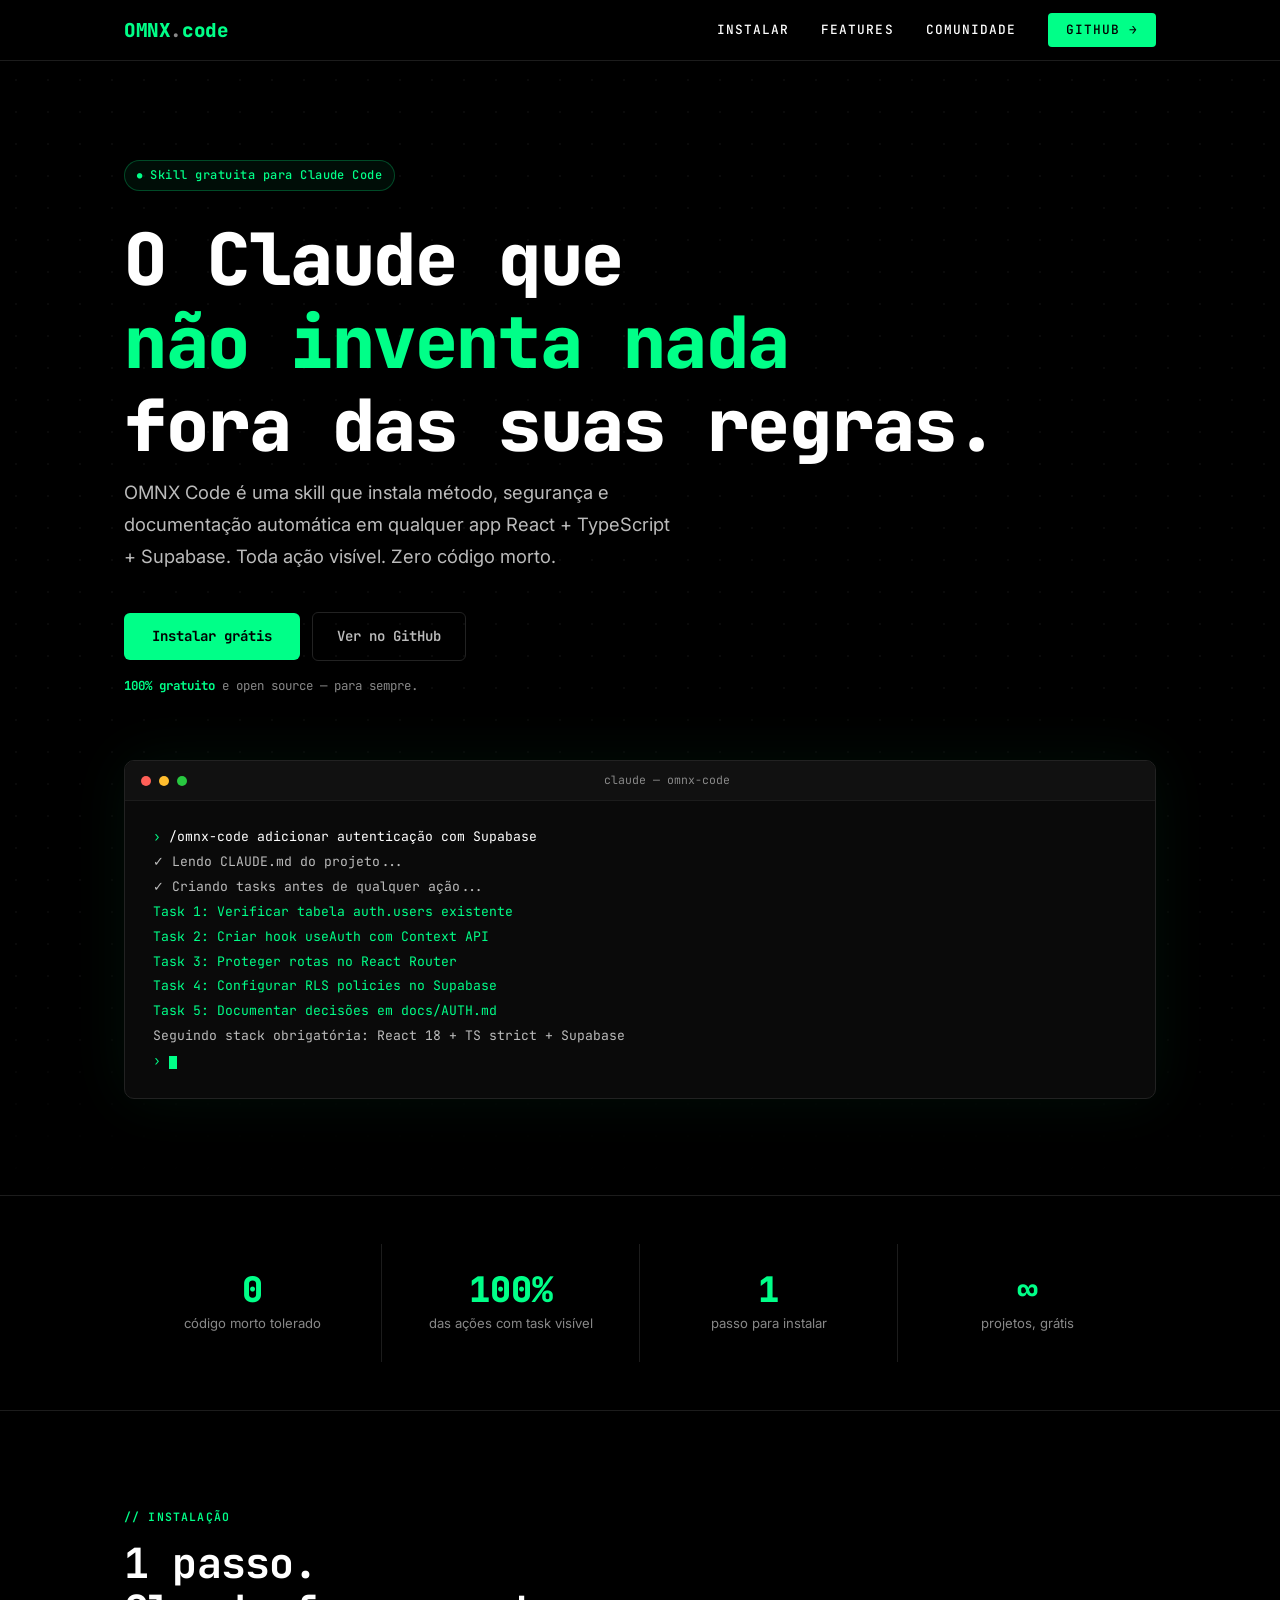
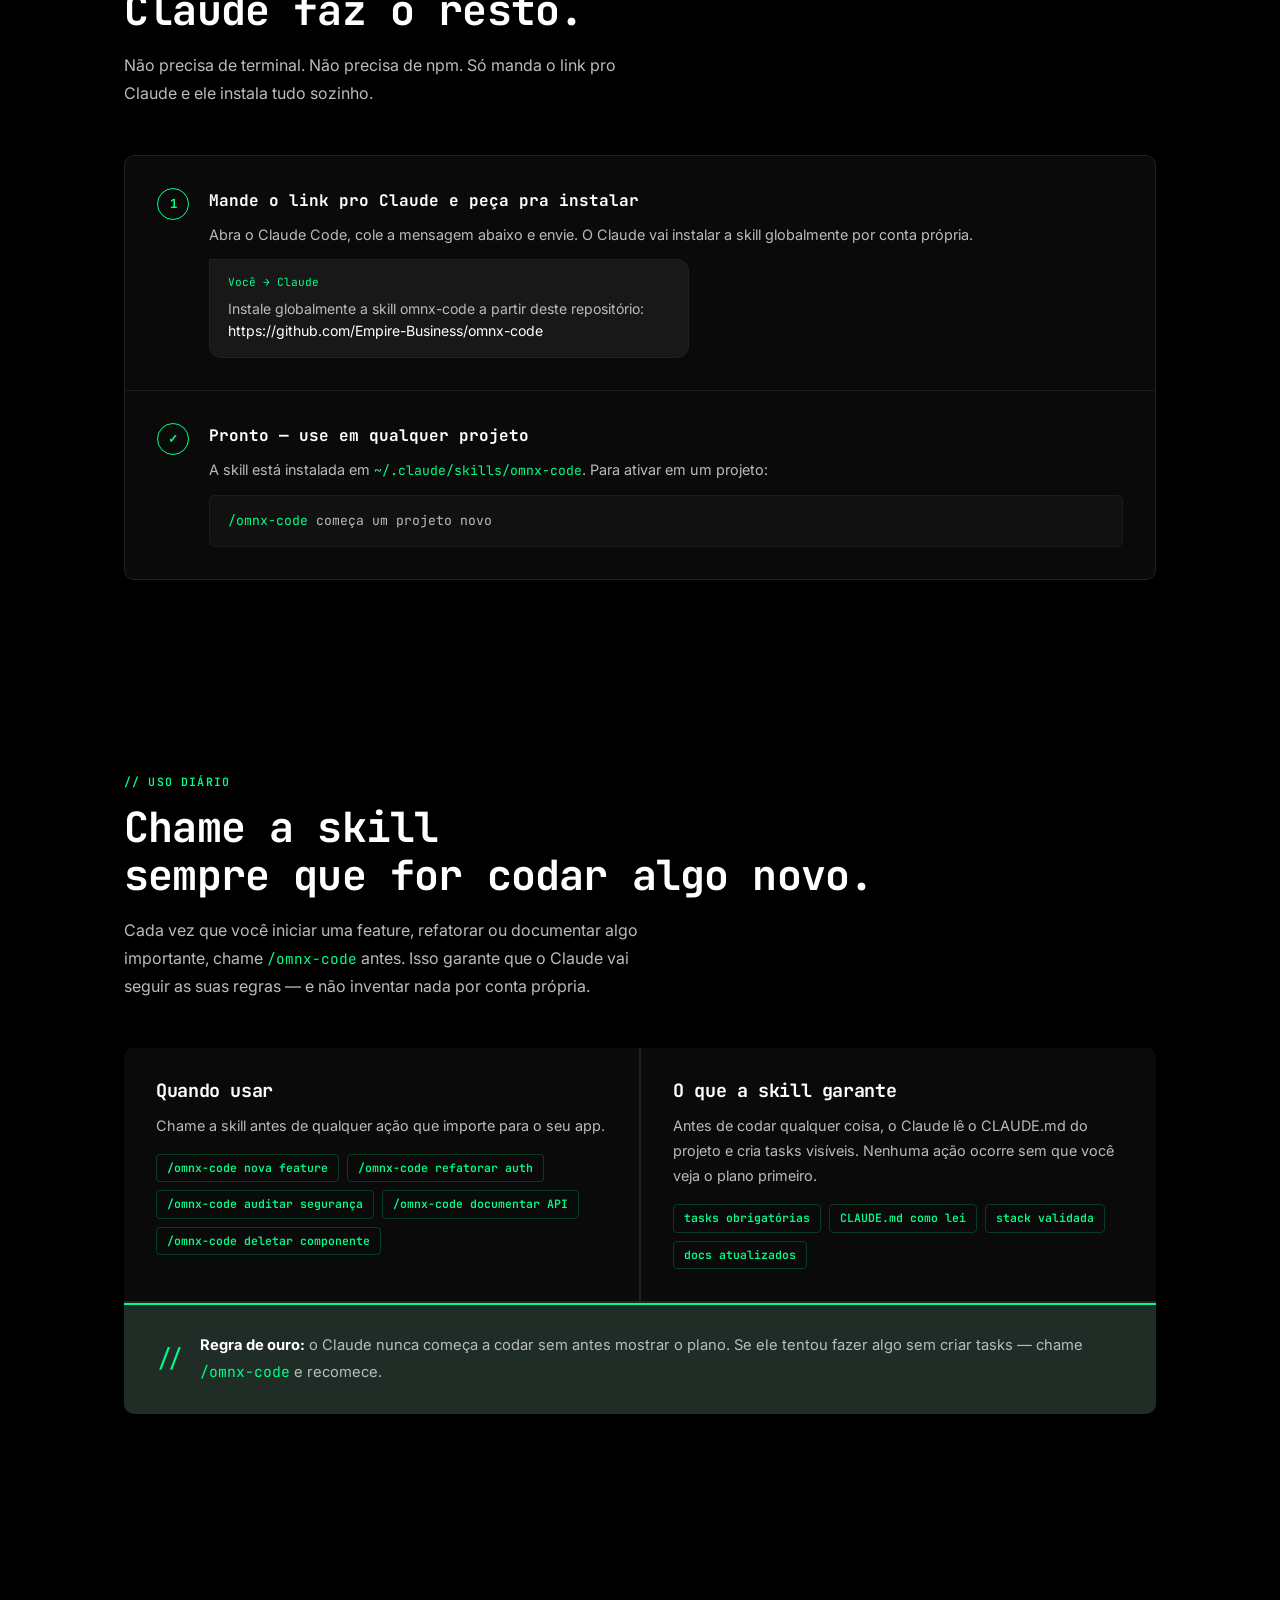
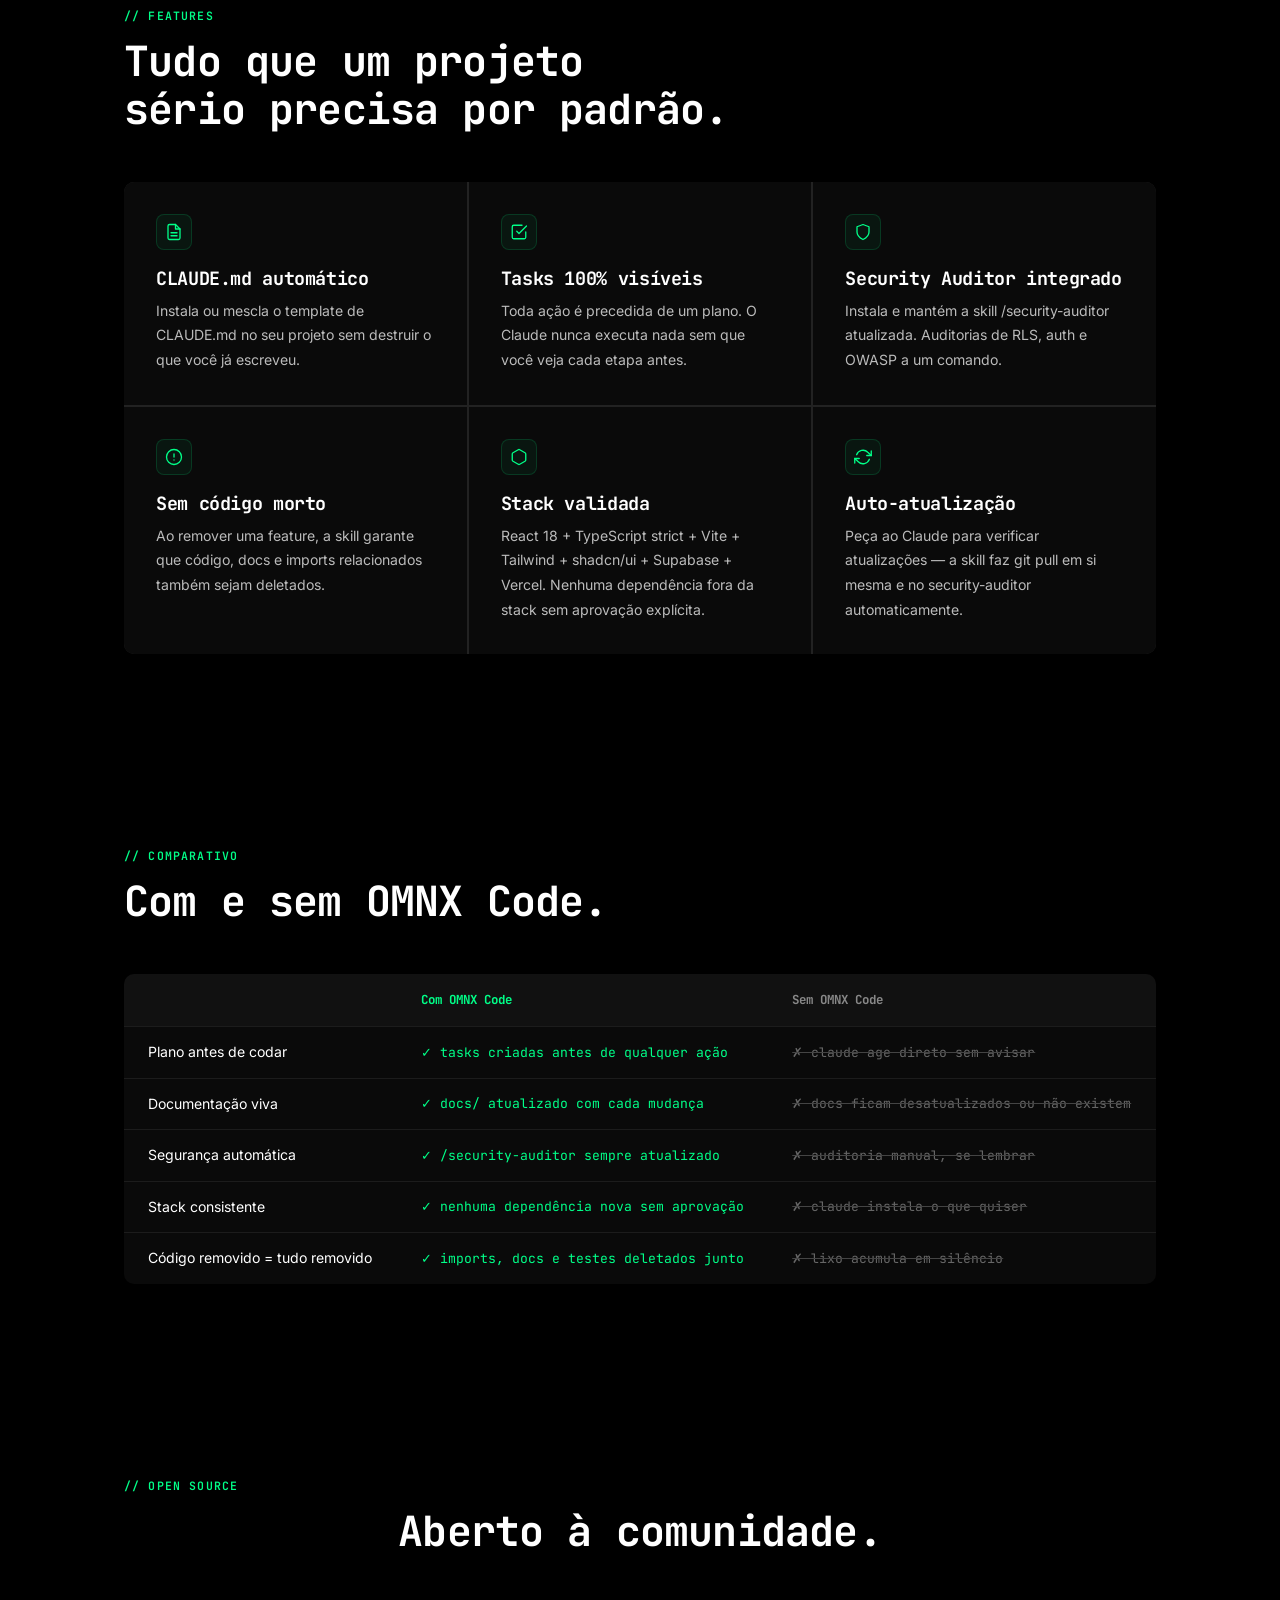
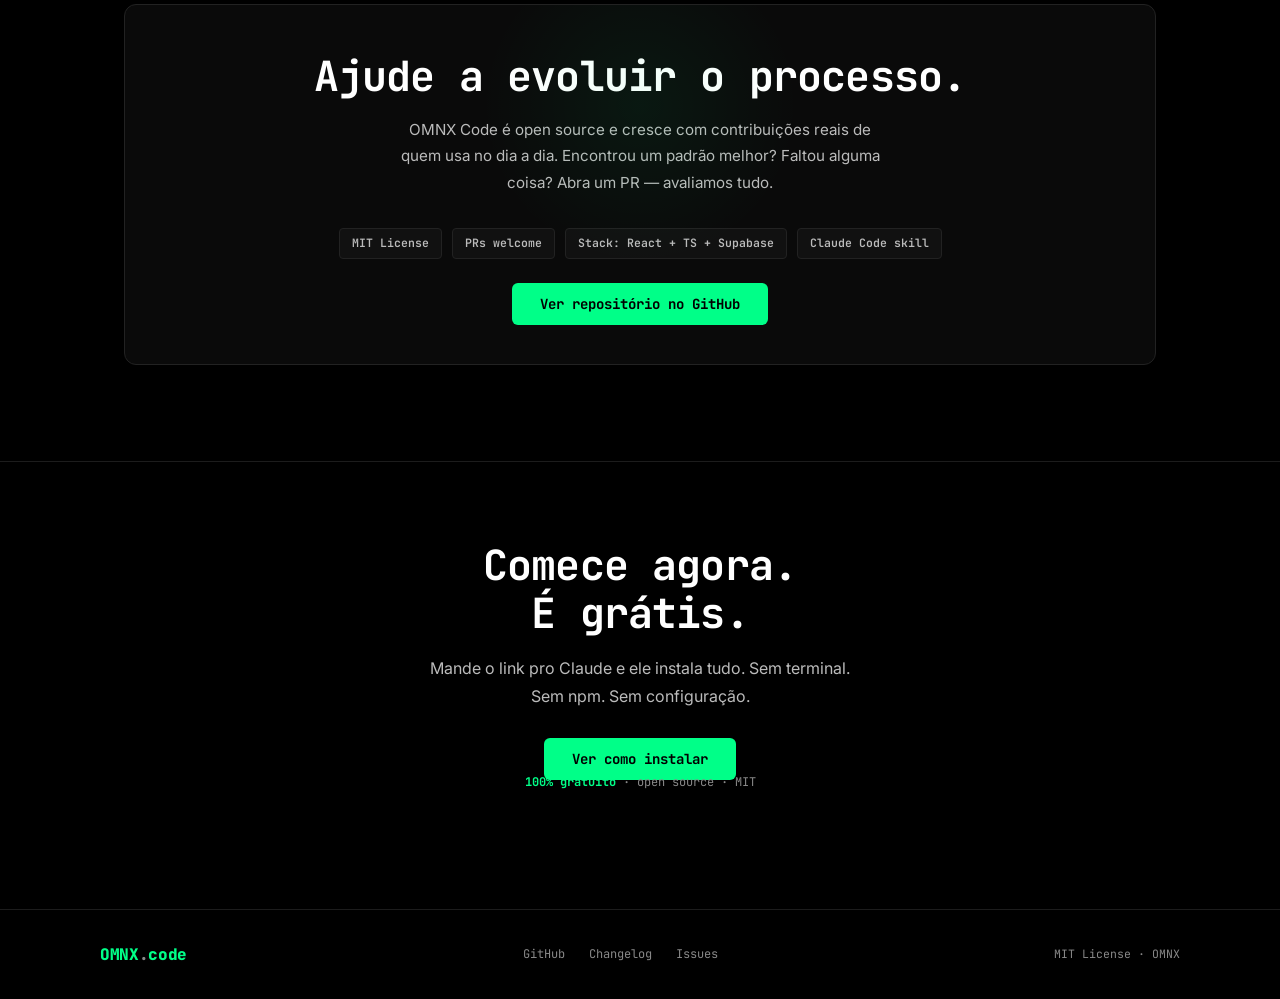
==== commit e7ec1dbf: "design: ajustes mobile completos na landing page - CTA "Instalar grátis" visível na nav mobile - Tab" ====
--- a/landing/index.html
+++ b/landing/index.html
@@ -3,36 +3,45 @@
 <head>
   <meta charset="UTF-8" />
   <meta name="viewport" content="width=device-width, initial-scale=1.0" />
-  <title>Empire Vibe Coding — Skill gratuita para Claude Code</title>
-  <meta name="description" content="Skill gratuita para Claude Code que instala método, segurança e documentação automática em qualquer app React + TypeScript + Supabase. Grátis para sempre." />
+  <title>OMNX Code — Skill gratuita para Claude Code</title>
+  <meta name="description" content="Skill gratuita para Claude Code. Instala método, segurança e documentação automática em qualquer app React + TypeScript + Supabase. Grátis para sempre." />
+
+  <!-- Favicon -->
+  <link rel="icon" type="image/svg+xml" href="/favicon.svg" />
+  <link rel="alternate icon" href="/favicon.ico" />
+
+  <!-- Open Graph -->
+  <meta property="og:type" content="website" />
+  <meta property="og:title" content="OMNX Code — Skill gratuita para Claude Code" />
+  <meta property="og:description" content="Skill gratuita para Claude Code. Instala método, segurança e documentação automática em qualquer app React + TypeScript + Supabase." />
+  <meta property="og:image" content="/assets/og-image.png" />
+
+  <!-- Twitter Card -->
+  <meta name="twitter:card" content="summary_large_image" />
+  <meta name="twitter:title" content="OMNX Code — Skill gratuita para Claude Code" />
+  <meta name="twitter:description" content="Skill gratuita para Claude Code. Instala método, segurança e documentação automática em qualquer app React + TypeScript + Supabase." />
+  <meta name="twitter:image" content="/assets/og-image.png" />
   <link rel="preconnect" href="https://fonts.googleapis.com" />
   <link rel="preconnect" href="https://fonts.gstatic.com" crossorigin />
-  <link href="https://fonts.googleapis.com/css2?family=IBM+Plex+Sans:wght@300;400;500;600;700&family=JetBrains+Mono:wght@400;500;600;700&display=swap" rel="stylesheet" />
+  <link href="https://fonts.googleapis.com/css2?family=JetBrains+Mono:wght@400;500;700;800&family=Inter:wght@300;400;500;600;700&display=swap" rel="stylesheet" />
   <style>
-    /* ─── DS1 Silver Empire — Tokens ─────────────────────────────── */
+    /* ─── OMNX Design System ─────────────────────────────────────── */
     :root {
-      --void:     #070C14;
-      --empire:   #0D1829;
-      --steel:    #243B55;
-      --platinum: #BFC5CC;
-      --gold:     #C9A240;
-      --bone:     #F2EFE8;
-      --ink:      #1A1F2E;
-      --ghost:    #E4E2DC;
-      --mist:     #F7F6F2;
-      --white:    #FFFFFF;
-
-      --font-body:  'IBM Plex Sans', system-ui, sans-serif;
-      --font-mono:  'JetBrains Mono', 'Menlo', monospace;
-
-      --radius-sm: 4px;
-      --radius-md: 8px;
-      --radius-lg: 16px;
-      --radius-xl: 24px;
-
-      --s4:4px; --s8:8px; --s12:12px; --s16:16px; --s20:20px;
-      --s24:24px; --s32:32px; --s40:40px; --s48:48px;
-      --s56:56px; --s64:64px; --s80:80px; --s96:96px; --s128:128px;
+      --black:       #000000;
+      --surface-1:   #0A0A0A;
+      --surface-2:   #111111;
+      --surface-3:   #181818;
+      --border:      #1C1C1C;
+      --border-dim:  #222222;
+      --green:       #00FF88;
+      --green-dim:   #00CC6A;
+      --green-glow:  rgba(0,255,136,0.12);
+      --green-faint: rgba(0,255,136,0.05);
+      --muted:       #888888;
+      --muted-2:     #BBBBBB;
+      --white:       #FFFFFF;
+      --font-mono:   'JetBrains Mono', 'Menlo', monospace;
+      --font-body:   'Inter', system-ui, sans-serif;
     }
 
     /* ─── Reset ──────────────────────────────────────────────────── */
@@ -40,7 +49,7 @@
     html { font-size: 16px; scroll-behavior: smooth; }
     body {
       font-family: var(--font-body);
-      background: var(--void);
+      background: var(--black);
       color: var(--white);
       line-height: 1.6;
       -webkit-font-smoothing: antialiased;
@@ -48,827 +57,828 @@
     }
 
     /* ─── Typography ─────────────────────────────────────────────── */
-    h1 { font-family: var(--font-mono); font-size: clamp(2rem, 5vw, 3.75rem); font-weight: 700; line-height: 1.1; letter-spacing: -0.03em; }
-    h2 { font-family: var(--font-mono); font-size: clamp(1.5rem, 3vw, 2.25rem); font-weight: 600; line-height: 1.2; letter-spacing: -0.02em; }
-    h3 { font-size: 1.0625rem; font-weight: 600; }
-    p  { font-size: 1rem; line-height: 1.7; }
-
-    .eyebrow {
-      font-family: var(--font-mono);
-      font-size: 0.6875rem;
-      font-weight: 600;
-      letter-spacing: 0.14em;
-      text-transform: uppercase;
-      color: var(--gold);
-    }
-
-    .gold-line { display:block; width:40px; height:2px; background:var(--gold); margin: var(--s16) 0 var(--s28); }
+    h1, h2, h3 {
+      font-family: var(--font-mono);
+      line-height: 1.15;
+      letter-spacing: -0.02em;
+    }
+    h1 { font-size: clamp(2.4rem, 6vw, 4.5rem); font-weight: 800; }
+    h2 { font-size: clamp(1.6rem, 3.5vw, 2.6rem); font-weight: 700; }
+    h3 { font-size: 1.15rem; font-weight: 700; }
+    p  { color: var(--muted-2); line-height: 1.75; }
+
+    a { color: var(--green); text-decoration: none; transition: opacity .15s; }
+    a:hover { opacity: .75; }
 
     /* ─── Layout ─────────────────────────────────────────────────── */
-    .container { max-width: 1100px; margin: 0 auto; padding: 0 var(--s24); }
-    .section    { padding: var(--s96) 0; }
-    .section-sm { padding: var(--s64) 0; }
-
-    /* ─── Free badge ─────────────────────────────────────────────── */
-    .free-pill {
-      display: inline-flex;
-      align-items: center;
-      gap: var(--s8);
-      padding: var(--s8) var(--s20);
-      background: rgba(201,162,64,.12);
-      border: 1.5px solid rgba(201,162,64,.5);
-      border-radius: 100px;
-      font-family: var(--font-mono);
-      font-size: 0.75rem;
-      font-weight: 700;
-      letter-spacing: 0.1em;
-      text-transform: uppercase;
-      color: var(--gold);
-      cursor: default;
-    }
-    .free-dot { width:8px; height:8px; border-radius:50%; background:var(--gold); animation: pulse 2s infinite; }
-    @keyframes pulse {
-      0%,100% { opacity:1; transform:scale(1); }
-      50%      { opacity:.5; transform:scale(1.3); }
-    }
-    @media (prefers-reduced-motion: reduce) { .free-dot { animation: none; } }
-
-    /* ─── NAV ────────────────────────────────────────────────────── */
+    .container { max-width: 1080px; margin: 0 auto; padding: 0 24px; }
+    section { padding: 96px 0; }
+
+    /* ─── Navbar ─────────────────────────────────────────────────── */
     nav {
-      position: fixed; top: 0; left: 0; right: 0; z-index: 100;
-      background: rgba(7,12,20,.88);
+      position: fixed; top: 0; left: 0; right: 0; z-index: 50;
+      background: rgba(0,0,0,0.85);
+      border-bottom: 1px solid var(--border);
       backdrop-filter: blur(16px);
-      border-bottom: 1px solid rgba(255,255,255,.06);
+      -webkit-backdrop-filter: blur(16px);
     }
     .nav-inner {
+      max-width: 1080px; margin: 0 auto; padding: 0 24px;
+      height: 60px;
       display: flex; align-items: center; justify-content: space-between;
-      height: 64px; max-width: 1100px; margin: 0 auto; padding: 0 var(--s24);
-    }
-    .nav-logo { height: 26px; }
-    .nav-links { display: flex; align-items: center; gap: var(--s32); list-style: none; }
+    }
+    .wordmark {
+      font-family: var(--font-mono);
+      font-size: 1.2rem; font-weight: 800;
+      color: var(--green);
+      letter-spacing: -0.02em;
+    }
+    .wordmark span { color: var(--muted); }
+    .nav-links { display: flex; gap: 32px; align-items: center; }
     .nav-links a {
-      font-size: 0.875rem; font-weight: 500; color: var(--platinum);
-      text-decoration: none; transition: color .2s;
+      font-family: var(--font-mono);
+      font-size: .8rem; font-weight: 500;
+      color: var(--white);
+      letter-spacing: .08em; text-transform: uppercase;
+      transition: color .15s;
     }
     .nav-links a:hover { color: var(--white); }
-
-    .btn-nav {
-      display: inline-flex; align-items: center; gap: var(--s8);
-      padding: var(--s8) var(--s20);
-      background: rgba(201,162,64,.12);
-      border: 1px solid rgba(201,162,64,.4);
-      color: var(--gold) !important;
-      border-radius: var(--radius-md);
-      font-size: 0.875rem; font-weight: 600;
-      text-decoration: none; transition: background .2s, border-color .2s;
+    .nav-cta {
+      font-family: var(--font-mono);
+      font-size: .8rem; font-weight: 700;
+      color: var(--black) !important;
+      background: var(--green);
+      padding: 7px 18px; border-radius: 4px;
+      transition: background .15s !important;
+    }
+    .nav-cta:hover { background: var(--green-dim) !important; opacity: 1 !important; }
+
+    /* ─── Hero ───────────────────────────────────────────────────── */
+    .hero {
+      padding-top: 160px; padding-bottom: 96px;
+      position: relative; overflow: hidden;
+    }
+    .hero::before {
+      content: '';
+      position: absolute; inset: 0;
+      background-image: radial-gradient(circle, var(--border) 1px, transparent 1px);
+      background-size: 32px 32px;
+      opacity: .35;
+      pointer-events: none;
+    }
+    .hero::after {
+      content: '';
+      position: absolute; bottom: 0; left: 0; right: 0;
+      height: 200px;
+      background: linear-gradient(to bottom, transparent, var(--black));
+      pointer-events: none;
+    }
+    .hero .container { position: relative; z-index: 1; }
+    .hero-badge {
+      display: inline-flex; align-items: center; gap: 8px;
+      font-family: var(--font-mono);
+      font-size: .75rem; font-weight: 500;
+      color: var(--green);
+      border: 1px solid rgba(0,255,136,.25);
+      background: var(--green-faint);
+      padding: 5px 12px; border-radius: 100px;
+      margin-bottom: 28px;
+      letter-spacing: .04em;
+    }
+    .hero-badge::before { content: '●'; font-size: .55rem; }
+    .hero h1 { color: var(--white); margin-bottom: 8px; }
+    .hero h1 .accent { color: var(--green); }
+    .hero-sub {
+      font-size: 1.15rem; color: var(--muted-2);
+      max-width: 560px; margin-bottom: 40px;
+    }
+    .hero-actions { display: flex; gap: 12px; align-items: center; flex-wrap: wrap; }
+    .btn-primary {
+      font-family: var(--font-mono);
+      font-size: .875rem; font-weight: 700;
+      background: var(--green); color: var(--black);
+      padding: 12px 28px; border-radius: 6px;
+      transition: background .15s, box-shadow .15s;
       cursor: pointer;
     }
-    .btn-nav:hover { background: rgba(201,162,64,.2); border-color: var(--gold); }
-
-    /* ─── HERO ───────────────────────────────────────────────────── */
-    #hero {
-      min-height: 100vh;
-      display: flex; align-items: center;
-      padding: calc(64px + var(--s64)) 0 var(--s96);
+    .btn-primary:hover {
+      background: var(--green-dim);
+      box-shadow: 0 0 24px rgba(0,255,136,.3);
+      opacity: 1;
+    }
+    .btn-ghost {
+      font-family: var(--font-mono);
+      font-size: .875rem; font-weight: 600;
+      color: var(--muted-2);
+      border: 1px solid var(--border-dim);
+      padding: 12px 24px; border-radius: 6px;
+      transition: color .15s, border-color .15s;
+      cursor: pointer;
+    }
+    .btn-ghost:hover { color: var(--white); border-color: var(--muted); opacity: 1; }
+    .hero-free {
+      margin-top: 14px;
+      font-family: var(--font-mono);
+      font-size: .78rem; color: var(--muted);
+    }
+    .hero-free strong { color: var(--green); }
+
+    /* ─── Terminal Mockup ────────────────────────────────────────── */
+    .terminal-wrap {
+      margin-top: 64px;
+      border: 1px solid var(--border-dim);
+      border-radius: 10px;
+      overflow: hidden;
+      background: var(--surface-1);
+      box-shadow: 0 0 60px rgba(0,255,136,.06), 0 24px 80px rgba(0,0,0,.6);
+    }
+    .terminal-bar {
+      background: var(--surface-2);
+      padding: 10px 16px;
+      display: flex; align-items: center; gap: 8px;
+      border-bottom: 1px solid var(--border);
+    }
+    .t-dot { width: 10px; height: 10px; border-radius: 50%; }
+    .t-dot.r { background: #FF5F57; }
+    .t-dot.y { background: #FFBD2E; }
+    .t-dot.g { background: #28C840; }
+    .terminal-title {
+      margin-left: auto; margin-right: auto;
+      font-family: var(--font-mono); font-size: .72rem;
+      color: var(--muted);
+    }
+    .terminal-body { padding: 24px 28px; font-family: var(--font-mono); font-size: .82rem; line-height: 1.9; }
+    .t-prompt { color: var(--green); }
+    .t-cmd { color: var(--white); }
+    .t-out { color: var(--muted-2); }
+    .t-success { color: var(--green); }
+    .t-cursor {
+      display: inline-block; width: 8px; height: 1em;
+      background: var(--green); vertical-align: text-bottom;
+      animation: blink 1.1s step-end infinite;
+    }
+    @keyframes blink { 0%,100%{opacity:1} 50%{opacity:0} }
+
+    /* ─── Stats ──────────────────────────────────────────────────── */
+    .stats {
+      padding: 48px 0;
+      border-top: 1px solid var(--border);
+      border-bottom: 1px solid var(--border);
+    }
+    .stats-grid {
+      display: grid; grid-template-columns: repeat(4, 1fr);
+      gap: 0;
+    }
+    .stat-item {
+      padding: 28px 24px;
+      border-right: 1px solid var(--border);
+      text-align: center;
+    }
+    .stat-item:last-child { border-right: none; }
+    .stat-num {
+      font-family: var(--font-mono);
+      font-size: 2.2rem; font-weight: 800;
+      color: var(--green);
+      line-height: 1;
+      margin-bottom: 6px;
+    }
+    .stat-label { font-size: .82rem; color: var(--muted); }
+
+    /* ─── Section header ─────────────────────────────────────────── */
+    .section-tag {
+      font-family: var(--font-mono);
+      font-size: .72rem; font-weight: 600;
+      color: var(--green); letter-spacing: .1em; text-transform: uppercase;
+      margin-bottom: 12px;
+    }
+    .section-title { color: var(--white); margin-bottom: 16px; }
+    .section-sub { max-width: 540px; }
+
+    /* ─── Install ────────────────────────────────────────────────── */
+    .install-card {
+      margin-top: 48px;
+      border: 1px solid var(--border-dim);
+      border-radius: 10px;
+      overflow: hidden;
+      background: var(--surface-1);
+    }
+    .install-step {
+      display: flex; align-items: flex-start; gap: 20px;
+      padding: 32px;
+      border-bottom: 1px solid var(--border);
+    }
+    .install-step:last-child { border-bottom: none; }
+    .step-num {
+      flex-shrink: 0;
+      width: 32px; height: 32px;
+      border-radius: 50%;
+      border: 1px solid var(--green);
+      display: flex; align-items: center; justify-content: center;
+      font-family: var(--font-mono);
+      font-size: .78rem; font-weight: 700;
+      color: var(--green);
+    }
+    .step-body { flex: 1; }
+    .step-title {
+      font-family: var(--font-mono);
+      font-size: 1rem; font-weight: 700;
+      color: var(--white); margin-bottom: 8px;
+    }
+    .step-desc { font-size: .9rem; color: var(--muted-2); margin-bottom: 12px; }
+    .code-block {
+      background: var(--surface-2);
+      border: 1px solid var(--border);
+      border-radius: 6px;
+      padding: 14px 18px;
+      font-family: var(--font-mono);
+      font-size: .82rem;
+      color: var(--white);
+      line-height: 1.7;
+    }
+    .code-block .c-green { color: var(--green); }
+    .code-block .c-muted { color: var(--muted-2); }
+
+    /* chat bubble */
+    .chat-bubble {
+      background: var(--surface-3);
+      border: 1px solid var(--border-dim);
+      border-radius: 0 12px 12px 12px;
+      padding: 14px 18px;
+      font-size: .88rem; color: var(--muted-2);
+      line-height: 1.6;
+      max-width: 480px;
+      position: relative;
+    }
+    .chat-bubble::before {
+      content: 'Você → Claude';
+      display: block;
+      font-family: var(--font-mono);
+      font-size: .7rem; color: var(--green);
+      margin-bottom: 6px;
+    }
+    .chat-bubble em { color: var(--white); font-style: normal; }
+
+    /* ─── Daily Use ──────────────────────────────────────────────── */
+    .usage-grid {
+      display: grid; grid-template-columns: 1fr 1fr;
+      gap: 2px; background: var(--border-dim);
+      border-radius: 10px; overflow: hidden;
+      margin-top: 48px;
+    }
+    .usage-block {
+      background: var(--surface-1);
+      padding: 32px;
+    }
+    .usage-block h3 { color: var(--white); margin-bottom: 12px; }
+    .usage-block p { font-size: .9rem; }
+    .tag-list {
+      display: flex; flex-wrap: wrap; gap: 8px;
+      margin-top: 16px;
+    }
+    .tag {
+      font-family: var(--font-mono);
+      font-size: .72rem; font-weight: 600;
+      color: var(--green);
+      border: 1px solid rgba(0,255,136,.2);
+      padding: 4px 10px; border-radius: 4px;
+    }
+    .golden-rule {
+      grid-column: 1 / -1;
+      background: var(--green-faint);
+      border-top: 2px solid var(--green);
+      padding: 28px 32px;
+      display: flex; align-items: center; gap: 16px;
+    }
+    .rule-icon {
+      font-family: var(--font-mono);
+      font-size: 1.5rem; color: var(--green);
+      flex-shrink: 0;
+    }
+    .golden-rule p {
+      font-size: .92rem; color: var(--muted-2);
+    }
+    .golden-rule strong { color: var(--white); }
+
+    /* ─── Features ───────────────────────────────────────────────── */
+    .features-grid {
+      display: grid; grid-template-columns: repeat(3, 1fr);
+      gap: 2px; background: var(--border-dim);
+      border-radius: 10px; overflow: hidden;
+      margin-top: 48px;
+    }
+    .feat-card {
+      background: var(--surface-1);
+      padding: 32px;
+      transition: background .2s;
+    }
+    .feat-card:hover { background: var(--surface-2); }
+    .feat-icon {
+      width: 36px; height: 36px;
+      border-radius: 8px;
+      background: var(--green-faint);
+      border: 1px solid rgba(0,255,136,.15);
+      display: flex; align-items: center; justify-content: center;
+      margin-bottom: 18px;
+    }
+    .feat-icon svg { width: 18px; height: 18px; stroke: var(--green); fill: none; stroke-width: 1.75; stroke-linecap: round; stroke-linejoin: round; }
+    .feat-card h3 { color: var(--white); margin-bottom: 10px; }
+    .feat-card p { font-size: .88rem; }
+
+    /* ─── Compare ────────────────────────────────────────────────── */
+    .compare-table {
+      width: 100%; border-collapse: collapse;
+      margin-top: 48px;
+      border-radius: 10px; overflow: hidden;
+    }
+    .compare-table th {
+      font-family: var(--font-mono);
+      font-size: .78rem; font-weight: 700;
+      text-align: left; padding: 16px 24px;
+      background: var(--surface-2);
+      border-bottom: 1px solid var(--border);
+    }
+    .compare-table th:first-child { color: var(--muted-2); }
+    .compare-table th.col-yes { color: var(--green); }
+    .compare-table th.col-no  { color: var(--muted); }
+    .compare-table td {
+      padding: 14px 24px;
+      font-size: .88rem;
+      border-bottom: 1px solid var(--border);
+      background: var(--surface-1);
+      color: var(--white);
+    }
+    .compare-table tr:last-child td { border-bottom: none; }
+    .compare-table td.yes { color: var(--green); font-family: var(--font-mono); font-size: .82rem; }
+    .compare-table td.no  { color: #666; font-family: var(--font-mono); font-size: .82rem; text-decoration: line-through; text-decoration-color: #444; }
+
+    /* ─── Community ──────────────────────────────────────────────── */
+    .community-card {
+      background: var(--surface-1);
+      border: 1px solid var(--border-dim);
+      border-radius: 12px;
+      padding: 48px;
+      text-align: center;
+      margin-top: 48px;
       position: relative; overflow: hidden;
-      background: var(--void);
-    }
-    #hero::before {
-      content:'';
-      position:absolute; inset:0;
-      background: radial-gradient(ellipse 70% 50% at 50% -10%, rgba(201,162,64,.1) 0%, transparent 65%);
-      pointer-events:none;
-    }
-    #hero::after {
-      content:'';
-      position:absolute;
-      bottom:0; left:0; right:0; height:1px;
-      background: linear-gradient(90deg, transparent, rgba(201,162,64,.3), transparent);
-    }
-
-    .hero-grid {
-      display: grid;
-      grid-template-columns: 1fr 1fr;
-      gap: var(--s64);
-      align-items: center;
-      position: relative; z-index: 1;
-    }
+    }
+    .community-card::before {
+      content: '';
+      position: absolute; top: -60px; left: 50%; transform: translateX(-50%);
+      width: 320px; height: 320px;
+      background: radial-gradient(circle, rgba(0,255,136,.06) 0%, transparent 70%);
+      pointer-events: none;
+    }
+    .community-card h2 { color: var(--white); margin-bottom: 16px; }
+    .community-card p { max-width: 480px; margin: 0 auto 32px; font-size: .95rem; }
+    .gh-badges { display: flex; gap: 10px; justify-content: center; flex-wrap: wrap; margin-bottom: 32px; }
+    .gh-badge {
+      font-family: var(--font-mono);
+      font-size: .72rem; font-weight: 600;
+      color: var(--muted-2);
+      border: 1px solid var(--border-dim);
+      background: var(--surface-2);
+      padding: 5px 12px; border-radius: 4px;
+    }
+
+    /* ─── CTA ────────────────────────────────────────────────────── */
+    .cta-section {
+      text-align: center;
+      padding: 80px 0;
+      border-top: 1px solid var(--border);
+    }
+    .cta-section h2 { color: var(--white); margin-bottom: 16px; }
+    .cta-section p { margin: 0 auto 36px; max-width: 440px; }
+    .cta-note {
+      margin-top: 16px;
+      font-family: var(--font-mono);
+      font-size: .75rem; color: var(--muted);
+    }
+    .cta-note strong { color: var(--green); }
+
+    /* ─── Footer ─────────────────────────────────────────────────── */
+    footer {
+      border-top: 1px solid var(--border);
+      padding: 32px 24px;
+    }
+    .footer-inner {
+      max-width: 1080px; margin: 0 auto;
+      display: flex; align-items: center; justify-content: space-between;
+      flex-wrap: wrap; gap: 16px;
+    }
+    footer .wordmark { font-size: 1rem; }
+    .footer-links { display: flex; gap: 24px; }
+    .footer-links a {
+      font-family: var(--font-mono);
+      font-size: .75rem; color: var(--muted);
+      transition: color .15s;
+    }
+    .footer-links a:hover { color: var(--white); opacity: 1; }
+    .footer-copy {
+      font-family: var(--font-mono);
+      font-size: .72rem; color: var(--muted);
+    }
+
+    /* ─── Mobile nav CTA ────────────────────────────────────────── */
+    .nav-mobile-cta { display: none; }
+
+    /* ─── Table scroll wrapper ───────────────────────────────────── */
+    .table-scroll { overflow-x: auto; -webkit-overflow-scrolling: touch; margin-top: 48px; }
+    .table-scroll .compare-table { margin-top: 0; }
+
+    /* ─── Responsive ─────────────────────────────────────────────── */
     @media (max-width: 768px) {
-      .hero-grid { grid-template-columns: 1fr; gap: var(--s48); }
-      .hero-terminal { display: none; }
-    }
-
-    .hero-eyebrow { display: flex; align-items: center; gap: var(--s12); margin-bottom: var(--s24); }
-    .hero-eyebrow .eyebrow { color: var(--platinum); }
-
-    #hero h1 { color: var(--white); margin-bottom: var(--s20); }
-    #hero h1 .accent { color: var(--gold); }
-
-    .hero-sub {
-      font-size: 1.125rem; color: var(--platinum); line-height: 1.7;
-      margin-bottom: var(--s8); max-width: 520px;
-    }
-    .hero-sub-en {
-      font-size: 0.9375rem; color: var(--steel); font-style: italic;
-      margin-bottom: var(--s40); max-width: 520px;
-    }
-
-    .hero-ctas { display: flex; align-items: center; gap: var(--s16); flex-wrap: wrap; }
-
-    .btn-primary {
-      display: inline-flex; align-items: center; gap: var(--s8);
-      padding: var(--s16) var(--s32);
-      background: var(--gold); color: var(--void);
-      font-size: 0.9375rem; font-weight: 700; border-radius: var(--radius-md);
-      text-decoration: none; letter-spacing:.01em;
-      transition: opacity .2s, transform .15s; cursor: pointer;
-    }
-    .btn-primary:hover { opacity:.88; transform: translateY(-1px); }
-
-    .btn-outline {
-      display: inline-flex; align-items: center; gap: var(--s8);
-      padding: var(--s16) var(--s32);
-      border: 1px solid rgba(255,255,255,.15); color: var(--platinum);
-      font-size: 0.9375rem; font-weight: 500; border-radius: var(--radius-md);
-      text-decoration: none; transition: border-color .2s, color .2s; cursor: pointer;
-    }
-    .btn-outline:hover { border-color: var(--platinum); color: var(--white); }
-
-    /* ─── Terminal ───────────────────────────────────────────────── */
-    .hero-terminal {
-      background: rgba(13,24,41,.8);
-      border: 1px solid rgba(255,255,255,.08);
-      border-radius: var(--radius-xl);
-      overflow: hidden;
-      box-shadow: 0 32px 80px rgba(0,0,0,.5), 0 0 0 1px rgba(201,162,64,.06);
-    }
-    .terminal-bar {
-      display: flex; align-items: center; gap: var(--s8);
-      padding: var(--s12) var(--s16);
-      background: rgba(255,255,255,.03);
-      border-bottom: 1px solid rgba(255,255,255,.06);
-    }
-    .terminal-dot {
-      width:10px; height:10px; border-radius:50%;
-    }
-    .terminal-dot.red   { background:#FF5F57; }
-    .terminal-dot.amber { background:#FEBC2E; }
-    .terminal-dot.green { background:#28C840; }
-    .terminal-title { font-family:var(--font-mono); font-size:.75rem; color:var(--steel); margin-left:auto; margin-right:auto; }
-
-    .terminal-body { padding: var(--s24) var(--s20); font-family:var(--font-mono); font-size:.8125rem; line-height:1.8; }
-    .t-prompt { color: var(--gold); }
-    .t-cmd    { color: var(--white); }
-    .t-out    { color: var(--platinum); }
-    .t-green  { color: #28C840; }
-    .t-dim    { color: var(--steel); }
-    .t-cursor {
-      display: inline-block; width:.55em; height:1em;
-      background: var(--gold); vertical-align: text-bottom;
-      animation: blink 1s step-end infinite;
-    }
-    @keyframes blink { 0%,100%{opacity:1} 50%{opacity:0} }
-    @media (prefers-reduced-motion: reduce) { .t-cursor { animation:none; } }
-
-    /* ─── STATS ──────────────────────────────────────────────────── */
-    #stats {
-      background: var(--empire);
-      border-top: 1px solid rgba(255,255,255,.06);
-      border-bottom: 1px solid rgba(255,255,255,.06);
-      padding: var(--s48) 0;
-    }
-    .stats-grid {
-      display: grid;
-      grid-template-columns: repeat(4, 1fr);
-      gap: var(--s32);
-      text-align: center;
-    }
-    @media (max-width: 640px) { .stats-grid { grid-template-columns: repeat(2, 1fr); } }
-
-    .stat-num {
-      font-family: var(--font-mono);
-      font-size: clamp(1.75rem, 3vw, 2.5rem);
-      font-weight: 700; color: var(--gold);
-      line-height: 1;
-    }
-    .stat-label { font-size: .875rem; color: var(--platinum); margin-top: var(--s8); }
-
-    /* ─── INSTALL HERO (1 step) ──────────────────────────────────── */
-    #install-quick {
-      background: linear-gradient(135deg, rgba(13,24,41,1) 0%, rgba(7,12,20,1) 100%);
-      border-top: 1px solid rgba(255,255,255,.05);
-      border-bottom: 1px solid rgba(255,255,255,.05);
-      padding: var(--s80) 0;
-    }
-    .install-quick-inner {
-      display: grid;
-      grid-template-columns: 1fr 1fr;
-      gap: var(--s64);
-      align-items: center;
-    }
-    @media (max-width: 768px) { .install-quick-inner { grid-template-columns: 1fr; gap: var(--s40); } }
-
-    #install-quick h2 { color: var(--white); margin-bottom: var(--s16); }
-    #install-quick p  { color: var(--platinum); font-size: 1.0625rem; }
-
-    .install-card {
-      background: rgba(255,255,255,.03);
-      border: 1px solid rgba(201,162,64,.2);
-      border-radius: var(--radius-xl);
-      padding: var(--s32);
-    }
-    .install-step-num {
-      display: inline-flex; align-items:center; justify-content:center;
-      width:32px; height:32px; border-radius:50%;
-      background: var(--gold); color: var(--void);
-      font-family: var(--font-mono); font-size:.875rem; font-weight:700;
-      margin-bottom: var(--s16);
-    }
-    .install-card h3 { color: var(--white); font-size:1.125rem; margin-bottom: var(--s8); }
-    .install-card p  { color: var(--platinum); font-size:.9375rem; margin-bottom: var(--s20); }
-
-    .chat-bubble {
-      background: var(--empire);
-      border: 1px solid rgba(255,255,255,.08);
-      border-radius: var(--radius-lg);
-      border-bottom-left-radius: 4px;
-      padding: var(--s16) var(--s20);
-      font-family: var(--font-mono);
-      font-size: .8125rem;
-      color: var(--white);
-      line-height: 1.6;
-      position: relative;
-    }
-    .chat-bubble .link { color: var(--gold); }
-
-    .install-note {
-      display: flex; align-items: flex-start; gap: var(--s12);
-      margin-top: var(--s20);
-      padding: var(--s16);
-      background: rgba(40,200,64,.06);
-      border: 1px solid rgba(40,200,64,.2);
-      border-radius: var(--radius-md);
-    }
-    .install-note-icon { color: #28C840; flex-shrink:0; margin-top:1px; }
-    .install-note p { font-size:.875rem; color: var(--platinum); }
-    .install-note strong { color: var(--white); }
-
-    /* ─── FEATURES ───────────────────────────────────────────────── */
-    #features {
-      background: var(--void);
-      padding: var(--s96) 0;
-    }
-    .features-header { max-width: 600px; margin-bottom: var(--s56); }
-    .features-header h2 { color: var(--white); margin-top: var(--s12); }
-    .features-header p  { color: var(--platinum); margin-top: var(--s16); font-size: 1.0625rem; }
-
-    .features-grid {
-      display: grid;
-      grid-template-columns: repeat(auto-fit, minmax(300px, 1fr));
-      gap: var(--s20);
-    }
-    .feature-card {
-      background: rgba(13,24,41,.6);
-      border: 1px solid rgba(255,255,255,.07);
-      border-radius: var(--radius-lg);
-      padding: var(--s28) var(--s28);
-      transition: border-color .25s, transform .2s;
-      cursor: default;
-    }
-    .feature-card:hover {
-      border-color: rgba(201,162,64,.25);
-      transform: translateY(-2px);
-    }
-    @media (prefers-reduced-motion: reduce) { .feature-card:hover { transform: none; } }
-    .feature-icon {
-      width:40px; height:40px;
-      display:flex; align-items:center; justify-content:center;
-      border-radius: var(--radius-md);
-      background: rgba(201,162,64,.1);
-      border: 1px solid rgba(201,162,64,.2);
-      margin-bottom: var(--s16);
-      color: var(--gold);
-    }
-    .feature-card h3 { color: var(--white); margin-bottom: var(--s8); font-size:1rem; }
-    .feature-card p  { color: var(--platinum); font-size:.9375rem; line-height:1.6; }
-
-    /* ─── COMPARE ────────────────────────────────────────────────── */
-    #compare {
-      background: var(--empire);
-      border-top: 1px solid rgba(255,255,255,.06);
-      padding: var(--s96) 0;
-    }
-    .compare-header { text-align: center; max-width: 560px; margin: 0 auto var(--s56); }
-    .compare-header h2 { color: var(--white); margin-top: var(--s12); }
-    .compare-header p  { color: var(--platinum); margin-top: var(--s16); }
-
-    .compare-table {
-      width: 100%; border-collapse: collapse; border-radius: var(--radius-lg); overflow: hidden;
-    }
-    .compare-table th {
-      padding: var(--s20) var(--s24);
-      font-family: var(--font-mono); font-size: .8125rem; font-weight: 600;
-      letter-spacing: .08em; text-transform: uppercase;
-      background: rgba(255,255,255,.04);
-      border-bottom: 1px solid rgba(255,255,255,.08);
-      text-align: left;
-    }
-    .compare-table th.col-with { color: var(--gold); }
-    .compare-table th.col-without { color: #8B9AAD; }
-    .compare-table td {
-      padding: var(--s16) var(--s24);
-      font-size: .9375rem;
-      border-bottom: 1px solid rgba(255,255,255,.05);
-      vertical-align: middle;
-    }
-    .compare-table tr:last-child td { border-bottom: none; }
-    .compare-table td:first-child { color: var(--platinum); font-size:.875rem; }
-    .compare-table td.yes {
-      color: #28C840;
-      font-family: var(--font-mono); font-size:.875rem;
-    }
-    .compare-table td.no {
-      color: #6B7A8D;
-      font-family: var(--font-mono); font-size:.875rem;
-    }
-    .compare-table tr:hover td { background: rgba(255,255,255,.02); }
-
-    /* ─── FINAL CTA ──────────────────────────────────────────────── */
-    #cta-final {
-      background: var(--void);
-      padding: var(--s96) 0;
-      text-align: center;
-      position: relative; overflow: hidden;
-    }
-    #cta-final::before {
-      content:'';
-      position:absolute; inset:0;
-      background: radial-gradient(ellipse 60% 60% at 50% 50%, rgba(201,162,64,.07) 0%, transparent 70%);
-      pointer-events:none;
-    }
-    .cta-final-inner { position: relative; z-index: 1; max-width: 640px; margin: 0 auto; }
-    #cta-final .free-pill { margin-bottom: var(--s24); }
-    #cta-final h2 { color: var(--white); margin-bottom: var(--s16); }
-    #cta-final p  { color: var(--platinum); font-size: 1.0625rem; margin-bottom: var(--s40); }
-    .cta-final-btns { display: flex; justify-content: center; gap: var(--s16); flex-wrap: wrap; }
-
-    /* ─── FOOTER ─────────────────────────────────────────────────── */
-    footer {
-      background: rgba(0,0,0,.4);
-      border-top: 1px solid rgba(255,255,255,.05);
-      padding: var(--s40) 0;
-    }
-    .footer-inner {
-      display: flex; align-items: center; justify-content: space-between;
-      flex-wrap: wrap; gap: var(--s20);
-    }
-    .footer-logo { height: 22px; opacity: .7; }
-    .footer-links { display:flex; align-items:center; gap:var(--s24); list-style:none; }
-    .footer-links a {
-      font-size:.875rem; color:var(--steel); text-decoration:none; transition: color .2s;
-    }
-    .footer-links a:hover { color: var(--platinum); }
-    .footer-copy { font-size:.75rem; color:var(--steel); font-family: var(--font-mono); }
-
-    /* ─── Usage examples ────────────────────────────────────────── */
-    .usage-example { display: flex; flex-direction: column; gap: var(--s10); }
-    .usage-label {
-      font-family: var(--font-mono);
-      font-size: .6875rem; font-weight: 600;
-      letter-spacing: .1em; text-transform: uppercase;
-      color: var(--steel);
-      padding-left: var(--s4);
-    }
-    :root { --s10: 10px; }
-
-    /* ─── Golden rule box ────────────────────────────────────────── */
-    .golden-rule-box {
-      display: flex;
-      align-items: flex-start;
-      gap: var(--s20);
-      background: rgba(201,162,64,.06);
-      border: 1.5px solid rgba(201,162,64,.25);
-      border-radius: var(--radius-lg);
-      padding: var(--s28) var(--s28);
-    }
-    .golden-rule-icon {
-      flex-shrink: 0;
-      width: 40px; height: 40px;
-      border-radius: var(--radius-md);
-      background: rgba(201,162,64,.1);
-      display: flex; align-items: center; justify-content: center;
-      margin-top: 2px;
-    }
-    .golden-rule-title {
-      font-family: var(--font-mono);
-      font-size: .6875rem; font-weight: 700;
-      letter-spacing: .12em; text-transform: uppercase;
-      color: var(--gold); margin-bottom: var(--s8);
-    }
-    .golden-rule-text {
-      font-size: .9375rem; color: var(--platinum); line-height: 1.7;
-    }
-    @media (max-width: 640px) {
-      .golden-rule-box { flex-direction: column; }
-    }
-
-    /* ─── SVG Icons helper ───────────────────────────────────────── */
-    svg { display:block; }
-
-    /* ─── Spacing utility ────────────────────────────────────────── */
-    .mt-s { margin-top: var(--s16); }
-    :root { --s28: 28px; }
-
-    /* ─── Responsive nav ─────────────────────────────────────────── */
-    @media (max-width: 640px) {
-      .nav-links li:not(:last-child) { display: none; }
-      .hero-ctas { flex-direction: column; align-items: flex-start; }
-      .cta-final-btns { flex-direction: column; align-items: center; }
+      /* Nav */
+      .nav-links { display: none; }
+      .nav-mobile-cta {
+        display: inline-flex;
+        font-family: var(--font-mono);
+        font-size: .8rem; font-weight: 700;
+        color: var(--black);
+        background: var(--green);
+        padding: 7px 16px; border-radius: 4px;
+        transition: background .15s;
+        white-space: nowrap;
+      }
+      .nav-mobile-cta:hover { background: var(--green-dim); opacity: 1; }
+
+      /* Section spacing */
+      section { padding: 56px 0; }
+      .hero { padding-top: 100px; padding-bottom: 56px; }
+      .stats { padding: 32px 0; }
+      .cta-section { padding: 56px 0; }
+
+      /* Stats */
+      .stats-grid { grid-template-columns: repeat(2, 1fr); }
+      .stat-item:nth-child(2) { border-right: none; }
+      .stat-num { font-size: 1.8rem; }
+      .stat-item { padding: 20px 16px; }
+
+      /* Hero */
+      .hero-actions { flex-direction: column; gap: 10px; }
+      .btn-primary, .btn-ghost { width: 100%; text-align: center; display: block; }
+      .hero-sub { font-size: 1rem; }
+
+      /* Terminal */
+      .terminal-wrap { margin-top: 36px; }
+      .terminal-body {
+        padding: 16px;
+        font-size: .72rem;
+        overflow-x: auto;
+        -webkit-overflow-scrolling: touch;
+      }
+
+      /* Install */
+      .install-step { padding: 20px 16px; gap: 12px; flex-direction: column; }
+      .step-num { width: 28px; height: 28px; font-size: .72rem; }
+      .chat-bubble { max-width: 100%; font-size: .82rem; }
+      .code-block { font-size: .75rem; overflow-x: auto; }
+
+      /* Daily use */
+      .usage-grid { grid-template-columns: 1fr; }
+      .usage-block { padding: 20px; }
+      .golden-rule { padding: 20px; gap: 12px; }
+
+      /* Features */
+      .features-grid { grid-template-columns: 1fr; }
+      .feat-card { padding: 24px; }
+
+      /* Compare table */
+      .compare-table { font-size: .78rem; min-width: 480px; }
+      .compare-table td, .compare-table th { padding: 12px 12px; }
+
+      /* Community */
+      .community-card { padding: 32px 20px; }
+
+      /* Footer */
+      .footer-inner { flex-direction: column; align-items: flex-start; gap: 12px; }
+      .footer-links { flex-wrap: wrap; gap: 16px; }
+    }
+
+    @media (max-width: 480px) {
+      .container { padding: 0 16px; }
+      h1 { font-size: 2rem; }
+      h2 { font-size: 1.4rem; }
+      .hero-badge { font-size: .7rem; }
+      .terminal-body { font-size: .68rem; }
+      .section-title { font-size: 1.4rem; }
+      .compare-table { font-size: .72rem; }
+      .compare-table td, .compare-table th { padding: 10px 10px; }
+      .tag { font-size: .68rem; }
+      .stat-num { font-size: 1.6rem; }
+      .community-card { padding: 24px 16px; }
+      .cta-section h2 { font-size: 1.5rem; }
     }
   </style>
 </head>
 <body>
 
-<!-- NAV -->
+<!-- ─── NAV ─────────────────────────────────────────────────────── -->
 <nav>
   <div class="nav-inner">
-    <img src="assets/logo-dark.png" alt="Empire Business" class="nav-logo" />
-    <ul class="nav-links">
-      <li><a href="#install-quick">Instalar</a></li>
-      <li><a href="#features">Features</a></li>
-      <li><a href="#compare">Comparar</a></li>
-      <li>
-        <a href="https://github.com/Empire-Business/empire-vibe-coding" target="_blank" rel="noopener" class="btn-nav">
-          <svg width="15" height="15" viewBox="0 0 16 16" fill="currentColor"><path d="M8 0C3.58 0 0 3.58 0 8c0 3.54 2.29 6.53 5.47 7.59.4.07.55-.17.55-.38 0-.19-.01-.82-.01-1.49-2.01.37-2.53-.49-2.69-.94-.09-.23-.48-.94-.82-1.13-.28-.15-.68-.52-.01-.53.63-.01 1.08.58 1.23.82.72 1.21 1.87.87 2.33.66.07-.52.28-.87.51-1.07-1.78-.2-3.64-.89-3.64-3.95 0-.87.31-1.59.82-2.15-.08-.2-.36-1.02.08-2.12 0 0 .67-.21 2.2.82.64-.18 1.32-.27 2-.27.68 0 1.36.09 2 .27 1.53-1.04 2.2-.82 2.2-.82.44 1.1.16 1.92.08 2.12.51.56.82 1.27.82 2.15 0 3.07-1.87 3.75-3.65 3.95.29.25.54.73.54 1.48 0 1.07-.01 1.93-.01 2.2 0 .21.15.46.55.38A8.013 8.013 0 0016 8c0-4.42-3.58-8-8-8z"/></svg>
-          GitHub
-        </a>
-      </li>
-    </ul>
+    <span class="wordmark">OMNX<span>.</span>code</span>
+    <div class="nav-links">
+      <a href="#install">Instalar</a>
+      <a href="#features">Features</a>
+      <a href="#community">Comunidade</a>
+      <a href="https://github.com/Empire-Business/omnx-code" target="_blank" rel="noopener" class="nav-cta">GitHub →</a>
+    </div>
+    <a href="#install" class="nav-mobile-cta">Instalar grátis</a>
   </div>
 </nav>
 
-<!-- HERO -->
-<section id="hero">
+<!-- ─── HERO ─────────────────────────────────────────────────────── -->
+<section class="hero">
   <div class="container">
-    <div class="hero-grid">
-      <div>
-        <div class="hero-eyebrow">
-          <div class="free-pill">
-            <span class="free-dot"></span>
-            Grátis para sempre · Free forever
-          </div>
-        </div>
-
-        <h1>Vibe coding<br/>com <span class="accent">método</span><br/>e segurança.</h1>
-
-        <p class="hero-sub">
-          Uma skill gratuita para Claude Code que instala estrutura, documentação viva e auditoria de segurança automática em qualquer projeto.
-        </p>
-        <p class="hero-sub-en">
-          A free Claude Code skill that sets up structure, living docs and security auditing in any project — automatically.
-        </p>
-
-        <div class="hero-ctas">
-          <a href="#install-quick" class="btn-primary">
-            Instalar agora — é grátis
-            <svg width="16" height="16" viewBox="0 0 16 16" fill="none"><path d="M3 8h10M9 4l4 4-4 4" stroke="currentColor" stroke-width="1.5" stroke-linecap="round" stroke-linejoin="round"/></svg>
-          </a>
-          <a href="https://github.com/Empire-Business/empire-vibe-coding" target="_blank" rel="noopener" class="btn-outline">
-            <svg width="15" height="15" viewBox="0 0 16 16" fill="currentColor"><path d="M8 0C3.58 0 0 3.58 0 8c0 3.54 2.29 6.53 5.47 7.59.4.07.55-.17.55-.38 0-.19-.01-.82-.01-1.49-2.01.37-2.53-.49-2.69-.94-.09-.23-.48-.94-.82-1.13-.28-.15-.68-.52-.01-.53.63-.01 1.08.58 1.23.82.72 1.21 1.87.87 2.33.66.07-.52.28-.87.51-1.07-1.78-.2-3.64-.89-3.64-3.95 0-.87.31-1.59.82-2.15-.08-.2-.36-1.02.08-2.12 0 0 .67-.21 2.2.82.64-.18 1.32-.27 2-.27.68 0 1.36.09 2 .27 1.53-1.04 2.2-.82 2.2-.82.44 1.1.16 1.92.08 2.12.51.56.82 1.27.82 2.15 0 3.07-1.87 3.75-3.65 3.95.29.25.54.73.54 1.48 0 1.07-.01 1.93-.01 2.2 0 .21.15.46.55.38A8.013 8.013 0 0016 8c0-4.42-3.58-8-8-8z"/></svg>
-            Ver no GitHub
-          </a>
-        </div>
-      </div>
-
-      <!-- Terminal mockup -->
-      <div class="hero-terminal">
-        <div class="terminal-bar">
-          <span class="terminal-dot red"></span>
-          <span class="terminal-dot amber"></span>
-          <span class="terminal-dot green"></span>
-          <span class="terminal-title">claude — meu-projeto</span>
-        </div>
-        <div class="terminal-body">
-          <div><span class="t-prompt">></span> <span class="t-cmd">/empire-vibe-coding</span></div>
-          <br/>
-          <div><span class="t-green">✔</span> <span class="t-out">Detectando estado do projeto...</span></div>
-          <div><span class="t-dim">  → primeira execução encontrada</span></div>
-          <br/>
-          <div><span class="t-green">✔</span> <span class="t-out">Task 1: Criando .empire/state.json</span></div>
-          <div><span class="t-green">✔</span> <span class="t-out">Task 2: Instalando CLAUDE.md</span></div>
-          <div><span class="t-green">✔</span> <span class="t-out">Task 3: Instalando /security-auditor v1.5</span></div>
-          <div><span class="t-green">✔</span> <span class="t-out">Task 4: Setup concluído</span></div>
-          <br/>
-          <div><span class="t-out">✅ Pronto para codar com método.</span></div>
-          <div><span class="t-dim">   stack: React · TS · Supabase · Vercel</span></div>
-          <br/>
-          <div><span class="t-prompt">></span> <span class="t-cursor"></span></div>
-        </div>
+    <div class="hero-badge">Skill gratuita para Claude Code</div>
+    <h1>
+      O Claude que<br/>
+      <span class="accent">não inventa nada</span><br/>
+      fora das suas regras.
+    </h1>
+    <p class="hero-sub">
+      OMNX Code é uma skill que instala método, segurança e documentação automática
+      em qualquer app React + TypeScript + Supabase. Toda ação visível. Zero código morto.
+    </p>
+    <div class="hero-actions">
+      <a href="#install" class="btn-primary">Instalar grátis</a>
+      <a href="https://github.com/Empire-Business/omnx-code" target="_blank" rel="noopener" class="btn-ghost">Ver no GitHub</a>
+    </div>
+    <p class="hero-free"><strong>100% gratuito</strong> e open source — para sempre.</p>
+
+    <div class="terminal-wrap">
+      <div class="terminal-bar">
+        <span class="t-dot r"></span>
+        <span class="t-dot y"></span>
+        <span class="t-dot g"></span>
+        <span class="terminal-title">claude — omnx-code</span>
+      </div>
+      <div class="terminal-body">
+        <div><span class="t-prompt">›</span> <span class="t-cmd">/omnx-code adicionar autenticação com Supabase</span></div>
+        <div class="t-out">✓ Lendo CLAUDE.md do projeto...</div>
+        <div class="t-out">✓ Criando tasks antes de qualquer ação...</div>
+        <div class="t-success">  Task 1: Verificar tabela auth.users existente</div>
+        <div class="t-success">  Task 2: Criar hook useAuth com Context API</div>
+        <div class="t-success">  Task 3: Proteger rotas no React Router</div>
+        <div class="t-success">  Task 4: Configurar RLS policies no Supabase</div>
+        <div class="t-success">  Task 5: Documentar decisões em docs/AUTH.md</div>
+        <div class="t-out">Seguindo stack obrigatória: React 18 + TS strict + Supabase</div>
+        <div><span class="t-prompt">›</span> <span class="t-cursor"></span></div>
       </div>
     </div>
   </div>
 </section>
 
-<!-- STATS -->
-<section id="stats">
+<!-- ─── STATS ─────────────────────────────────────────────────────── -->
+<div class="stats">
   <div class="container">
     <div class="stats-grid">
-      <div>
-        <div class="stat-num" data-target="0">0</div>
-        <div class="stat-label">Configuração manual</div>
-      </div>
-      <div>
-        <div class="stat-num" data-target="100">0<span>%</span></div>
-        <div class="stat-label">Tasks visíveis sempre</div>
-      </div>
-      <div>
-        <div class="stat-num" data-target="27">0</div>
-        <div class="stat-label">Categorias de segurança auditadas</div>
-      </div>
-      <div>
-        <div class="stat-num" data-target="1">0</div>
-        <div class="stat-label">Comando para instalar tudo</div>
+      <div class="stat-item">
+        <div class="stat-num">0</div>
+        <div class="stat-label">código morto tolerado</div>
+      </div>
+      <div class="stat-item">
+        <div class="stat-num">100%</div>
+        <div class="stat-label">das ações com task visível</div>
+      </div>
+      <div class="stat-item">
+        <div class="stat-num">1</div>
+        <div class="stat-label">passo para instalar</div>
+      </div>
+      <div class="stat-item">
+        <div class="stat-num">∞</div>
+        <div class="stat-label">projetos, grátis</div>
+      </div>
+    </div>
+  </div>
+</div>
+
+<!-- ─── INSTALL ───────────────────────────────────────────────────── -->
+<section id="install">
+  <div class="container">
+    <p class="section-tag">// instalação</p>
+    <h2 class="section-title">1 passo.<br/>Claude faz o resto.</h2>
+    <p class="section-sub">
+      Não precisa de terminal. Não precisa de npm. Só manda o link pro Claude e ele instala tudo sozinho.
+    </p>
+
+    <div class="install-card">
+      <div class="install-step">
+        <div class="step-num">1</div>
+        <div class="step-body">
+          <div class="step-title">Mande o link pro Claude e peça pra instalar</div>
+          <p class="step-desc">
+            Abra o Claude Code, cole a mensagem abaixo e envie. O Claude vai instalar a skill globalmente por conta própria.
+          </p>
+          <div class="chat-bubble">
+            Instale globalmente a skill omnx-code a partir deste repositório: <em>https://github.com/Empire-Business/omnx-code</em>
+          </div>
+        </div>
+      </div>
+
+      <div class="install-step">
+        <div class="step-num">✓</div>
+        <div class="step-body">
+          <div class="step-title">Pronto — use em qualquer projeto</div>
+          <p class="step-desc">A skill está instalada em <code style="font-family:var(--font-mono);font-size:.82rem;color:var(--green)">~/.claude/skills/omnx-code</code>. Para ativar em um projeto:</p>
+          <div class="code-block">
+            <span class="c-green">/omnx-code</span> <span class="c-muted">começa um projeto novo</span>
+          </div>
+        </div>
       </div>
     </div>
   </div>
 </section>
 
-<!-- INSTALL — 1 STEP -->
-<section id="install-quick">
+<!-- ─── DAILY USE ─────────────────────────────────────────────────── -->
+<section id="uso">
   <div class="container">
-    <div class="install-quick-inner">
-      <div>
-        <span class="eyebrow">Instalação</span>
-        <h2 style="color:var(--white); margin-top:var(--s12);">Um único passo.<br/>O Claude faz o resto.</h2>
-        <p style="color:var(--platinum); margin-top:var(--s16); font-size:1.0625rem;">
-          Não precisa de terminal, npm, ou configuração. Manda o link do GitHub pro Claude Code e pede pra ele instalar a skill globalmente. É só isso.
+    <p class="section-tag">// uso diário</p>
+    <h2 class="section-title">Chame a skill<br/>sempre que for codar algo novo.</h2>
+    <p class="section-sub">
+      Cada vez que você iniciar uma feature, refatorar ou documentar algo importante,
+      chame <code style="font-family:var(--font-mono);color:var(--green);font-size:.9rem">/omnx-code</code> antes. Isso garante que o Claude vai seguir as suas regras
+      — e não inventar nada por conta própria.
+    </p>
+
+    <div class="usage-grid">
+      <div class="usage-block">
+        <h3>Quando usar</h3>
+        <p>Chame a skill antes de qualquer ação que importe para o seu app.</p>
+        <div class="tag-list">
+          <span class="tag">/omnx-code nova feature</span>
+          <span class="tag">/omnx-code refatorar auth</span>
+          <span class="tag">/omnx-code auditar segurança</span>
+          <span class="tag">/omnx-code documentar API</span>
+          <span class="tag">/omnx-code deletar componente</span>
+        </div>
+      </div>
+      <div class="usage-block">
+        <h3>O que a skill garante</h3>
+        <p>Antes de codar qualquer coisa, o Claude lê o CLAUDE.md do projeto e cria tasks visíveis. Nenhuma ação ocorre sem que você veja o plano primeiro.</p>
+        <div class="tag-list">
+          <span class="tag">tasks obrigatórias</span>
+          <span class="tag">CLAUDE.md como lei</span>
+          <span class="tag">stack validada</span>
+          <span class="tag">docs atualizados</span>
+        </div>
+      </div>
+      <div class="golden-rule">
+        <div class="rule-icon">//</div>
+        <p>
+          <strong>Regra de ouro:</strong> o Claude nunca começa a codar sem antes mostrar o plano.
+          Se ele tentou fazer algo sem criar tasks — chame <code style="font-family:var(--font-mono);color:var(--green)">/omnx-code</code> e recomece.
         </p>
-        <p style="color:var(--steel); font-size:.9375rem; font-style:italic; margin-top:var(--s8);">
-          No terminal, no npm, no config needed. Just send the GitHub link to Claude Code and ask him to install the skill globally.
-        </p>
-      </div>
-      <div>
-        <div class="install-card">
-          <div class="install-step-num">1</div>
-          <h3>Mande esta mensagem pro Claude Code</h3>
-          <p>Abra qualquer projeto no Claude Code e cole a mensagem abaixo:</p>
-          <div class="chat-bubble">
-            Instale globalmente a skill empire-vibe-coding a partir deste repositório:<br/>
-            <span class="link">https://github.com/Empire-Business/empire-vibe-coding</span>
-          </div>
-          <div class="install-note">
-            <svg class="install-note-icon" width="16" height="16" viewBox="0 0 16 16" fill="none"><path d="M8 14A6 6 0 1 0 8 2a6 6 0 0 0 0 12Z" stroke="#28C840" stroke-width="1.5"/><path d="M8 7v4M8 5.5v.5" stroke="#28C840" stroke-width="1.5" stroke-linecap="round"/></svg>
-            <p><strong>O Claude clona o repo, instala a skill em ~/.claude/skills/ e já ativa.</strong> Depois é só digitar /empire-vibe-coding em qualquer projeto.</p>
-          </div>
-        </div>
-      </div>
-    </div>
-
-    <!-- Regra de ouro -->
-    <div style="margin-top:var(--s48); border-top:1px solid rgba(255,255,255,.06); padding-top:var(--s48);">
-      <div style="text-align:center; max-width:640px; margin:0 auto var(--s40);">
-        <span class="eyebrow">Como usar no dia a dia</span>
-        <h2 style="color:var(--white); margin-top:var(--s12);">Chame sempre que quiser algo novo no app.</h2>
-        <p style="color:var(--platinum); margin-top:var(--s16); font-size:1.0625rem;">
-          A skill lê o seu <code style="font-family:var(--font-mono); font-size:.9em; color:var(--gold)">CLAUDE.md</code> antes de agir. Isso garante que o Claude segue <em>suas</em> regras, stack e arquitetura — e não inventa nada por conta própria.
-        </p>
-      </div>
-
-      <div style="display:grid; grid-template-columns:repeat(auto-fit, minmax(280px,1fr)); gap:var(--s16); margin-bottom:var(--s40);">
-
-        <div class="usage-example">
-          <div class="usage-label">Quero uma nova feature</div>
-          <div class="chat-bubble">
-            /empire-vibe-coding<br/>
-            <span style="color:var(--platinum);">Crie uma página de perfil do usuário com foto e bio</span>
-          </div>
-        </div>
-
-        <div class="usage-example">
-          <div class="usage-label">Quero refatorar algo</div>
-          <div class="chat-bubble">
-            /empire-vibe-coding<br/>
-            <span style="color:var(--platinum);">Refatore o módulo de autenticação para usar Zustand</span>
-          </div>
-        </div>
-
-        <div class="usage-example">
-          <div class="usage-label">Quero remover algo</div>
-          <div class="chat-bubble">
-            /empire-vibe-coding<br/>
-            <span style="color:var(--platinum);">Remova o módulo de chat — não vamos mais usar</span>
-          </div>
-        </div>
-
-      </div>
-
-      <div class="golden-rule-box">
-        <div class="golden-rule-icon">
-          <svg width="20" height="20" viewBox="0 0 20 20" fill="none"><path d="M10 2l2.09 4.26L17 7.27l-3.5 3.41.83 4.82L10 13.27l-4.33 2.23.83-4.82L3 7.27l4.91-.71L10 2Z" stroke="var(--gold)" stroke-width="1.5" stroke-linejoin="round"/></svg>
-        </div>
-        <div>
-          <p class="golden-rule-title">Regra de ouro</p>
-          <p class="golden-rule-text">
-            Sempre comece qualquer pedido importante com <code style="font-family:var(--font-mono); font-size:.9em; color:var(--gold)">/empire-vibe-coding</code>. Sem a skill, o Claude age livremente — pode criar arquivos fora da estrutura, ignorar a stack definida e acumular código sem documentar. Com a skill ativada, ele lê o CLAUDE.md primeiro e só age dentro do que você definiu.
-          </p>
-          <p class="golden-rule-text" style="margin-top:var(--s8); color:var(--steel); font-style:italic;">
-            Always start any important request with /empire-vibe-coding. Without it, Claude acts freely — it may create files outside your structure, ignore the defined stack, and pile up undocumented code.
-          </p>
-        </div>
       </div>
     </div>
   </div>
 </section>
 
-<!-- FEATURES -->
+<!-- ─── FEATURES ──────────────────────────────────────────────────── -->
 <section id="features">
   <div class="container">
-    <div class="features-header">
-      <span class="eyebrow">O que você ganha</span>
-      <h2 style="color:var(--white); margin-top:var(--s12);">Tudo que falta no vibe coding padrão.</h2>
-      <p>Sem framework, o Claude esquece o contexto, deixa código morto, ignora segurança. Com empire-vibe-coding, cada ação tem método.</p>
-    </div>
+    <p class="section-tag">// features</p>
+    <h2 class="section-title">Tudo que um projeto<br/>sério precisa por padrão.</h2>
+
     <div class="features-grid">
-
-      <div class="feature-card">
-        <div class="feature-icon">
-          <svg width="20" height="20" viewBox="0 0 20 20" fill="none"><rect x="2" y="3" width="16" height="14" rx="2" stroke="currentColor" stroke-width="1.5"/><path d="M7 7l3 3-3 3M11 13h3" stroke="currentColor" stroke-width="1.5" stroke-linecap="round" stroke-linejoin="round"/></svg>
+      <div class="feat-card">
+        <div class="feat-icon">
+          <svg viewBox="0 0 24 24"><path d="M14 2H6a2 2 0 0 0-2 2v16a2 2 0 0 0 2 2h12a2 2 0 0 0 2-2V8z"/><polyline points="14 2 14 8 20 8"/><line x1="16" y1="13" x2="8" y2="13"/><line x1="16" y1="17" x2="8" y2="17"/></svg>
         </div>
         <h3>CLAUDE.md automático</h3>
-        <p>Instala um <code style="font-family:var(--font-mono); font-size:.85em; color:var(--gold)">CLAUDE.md</code> padronizado no seu projeto. Se você já tem um, faz merge inteligente — sem apagar nada.</p>
-      </div>
-
-      <div class="feature-card">
-        <div class="feature-icon">
-          <svg width="20" height="20" viewBox="0 0 20 20" fill="none"><path d="M10 2L3 7v6l7 5 7-5V7l-7-5Z" stroke="currentColor" stroke-width="1.5" stroke-linejoin="round"/><path d="M10 12a2 2 0 1 0 0-4 2 2 0 0 0 0 4Z" stroke="currentColor" stroke-width="1.5"/></svg>
-        </div>
-        <h3>Segurança nativa</h3>
-        <p>Instala e mantém a skill <code style="font-family:var(--font-mono); font-size:.85em; color:var(--gold)">/security-auditor</code> atualizada globalmente. 27 categorias auditadas antes de cada deploy.</p>
-      </div>
-
-      <div class="feature-card">
-        <div class="feature-icon">
-          <svg width="20" height="20" viewBox="0 0 20 20" fill="none"><path d="M4 5h12M4 10h8M4 15h5" stroke="currentColor" stroke-width="1.5" stroke-linecap="round"/></svg>
-        </div>
-        <h3>Tasks 100% do tempo</h3>
-        <p>Antes de qualquer ação, cria tasks visíveis. Você sempre sabe exatamente o que o Claude está fazendo — e pode pausar ou redirecionar.</p>
-      </div>
-
-      <div class="feature-card">
-        <div class="feature-icon">
-          <svg width="20" height="20" viewBox="0 0 20 20" fill="none"><path d="M5 4h10a1 1 0 0 1 1 1v10a1 1 0 0 1-1 1H5a1 1 0 0 1-1-1V5a1 1 0 0 1 1-1Z" stroke="currentColor" stroke-width="1.5"/><path d="M7 8h6M7 12h4" stroke="currentColor" stroke-width="1.5" stroke-linecap="round"/></svg>
-        </div>
-        <h3>Documentação viva</h3>
-        <p>Toda doc vai para <code style="font-family:var(--font-mono); font-size:.85em; color:var(--gold)">docs/</code>. O CLAUDE.md é um índice. Ao remover código, a doc morre junto — zero lixo acumulado.</p>
-      </div>
-
-      <div class="feature-card">
-        <div class="feature-icon">
-          <svg width="20" height="20" viewBox="0 0 20 20" fill="none"><path d="M10 3v3M10 14v3M3 10h3M14 10h3" stroke="currentColor" stroke-width="1.5" stroke-linecap="round"/><circle cx="10" cy="10" r="3" stroke="currentColor" stroke-width="1.5"/></svg>
+        <p>Instala ou mescla o template de CLAUDE.md no seu projeto sem destruir o que você já escreveu.</p>
+      </div>
+      <div class="feat-card">
+        <div class="feat-icon">
+          <svg viewBox="0 0 24 24"><polyline points="9 11 12 14 22 4"/><path d="M21 12v7a2 2 0 0 1-2 2H5a2 2 0 0 1-2-2V5a2 2 0 0 1 2-2h11"/></svg>
+        </div>
+        <h3>Tasks 100% visíveis</h3>
+        <p>Toda ação é precedida de um plano. O Claude nunca executa nada sem que você veja cada etapa antes.</p>
+      </div>
+      <div class="feat-card">
+        <div class="feat-icon">
+          <svg viewBox="0 0 24 24"><path d="M12 22s8-4 8-10V5l-8-3-8 3v7c0 6 8 10 8 10z"/></svg>
+        </div>
+        <h3>Security Auditor integrado</h3>
+        <p>Instala e mantém a skill /security-auditor atualizada. Auditorias de RLS, auth e OWASP a um comando.</p>
+      </div>
+      <div class="feat-card">
+        <div class="feat-icon">
+          <svg viewBox="0 0 24 24"><circle cx="12" cy="12" r="10"/><line x1="12" y1="8" x2="12" y2="12"/><line x1="12" y1="16" x2="12.01" y2="16"/></svg>
+        </div>
+        <h3>Sem código morto</h3>
+        <p>Ao remover uma feature, a skill garante que código, docs e imports relacionados também sejam deletados.</p>
+      </div>
+      <div class="feat-card">
+        <div class="feat-icon">
+          <svg viewBox="0 0 24 24"><path d="M21 16V8a2 2 0 0 0-1-1.73l-7-4a2 2 0 0 0-2 0l-7 4A2 2 0 0 0 3 8v8a2 2 0 0 0 1 1.73l7 4a2 2 0 0 0 2 0l7-4A2 2 0 0 0 21 16z"/></svg>
+        </div>
+        <h3>Stack validada</h3>
+        <p>React 18 + TypeScript strict + Vite + Tailwind + shadcn/ui + Supabase + Vercel. Nenhuma dependência fora da stack sem aprovação explícita.</p>
+      </div>
+      <div class="feat-card">
+        <div class="feat-icon">
+          <svg viewBox="0 0 24 24"><polyline points="23 4 23 10 17 10"/><polyline points="1 20 1 14 7 14"/><path d="M3.51 9a9 9 0 0 1 14.85-3.36L23 10M1 14l4.64 4.36A9 9 0 0 0 20.49 15"/></svg>
         </div>
         <h3>Auto-atualização</h3>
-        <p>Peça "verifique atualizações" — a skill faz <code style="font-family:var(--font-mono); font-size:.85em; color:var(--gold)">git pull</code> em si mesma e no security-auditor e reporta o que mudou.</p>
-      </div>
-
-      <div class="feature-card">
-        <div class="feature-icon">
-          <svg width="20" height="20" viewBox="0 0 20 20" fill="none"><path d="M6 4l-3 6 3 6M14 4l3 6-3 6M11 3l-2 14" stroke="currentColor" stroke-width="1.5" stroke-linecap="round" stroke-linejoin="round"/></svg>
-        </div>
-        <h3>Stack definida</h3>
-        <p>React 18 + TypeScript + Vite + Tailwind + shadcn/ui + Supabase + Vercel. Nenhuma decisão de arquitetura fica sem documentar.</p>
-      </div>
-
+        <p>Peça ao Claude para verificar atualizações — a skill faz git pull em si mesma e no security-auditor automaticamente.</p>
+      </div>
     </div>
   </div>
 </section>
 
-<!-- COMPARE -->
-<section id="compare">
+<!-- ─── COMPARE ───────────────────────────────────────────────────── -->
+<section>
   <div class="container">
-    <div class="compare-header">
-      <span class="eyebrow">Comparativo</span>
-      <h2>Com e sem o framework</h2>
-      <p>O vibe coding sem estrutura funciona — até a segunda semana.</p>
-    </div>
-    <div style="overflow-x:auto;">
-      <table class="compare-table">
-        <thead>
-          <tr>
-            <th>Situação</th>
-            <th class="col-without">Sem empire-vibe-coding</th>
-            <th class="col-with">Com empire-vibe-coding</th>
-          </tr>
-        </thead>
-        <tbody>
-          <tr>
-            <td>Setup do projeto</td>
-            <td class="no">Manual, esquecido</td>
-            <td class="yes">Automático, padronizado</td>
-          </tr>
-          <tr>
-            <td>CLAUDE.md</td>
-            <td class="no">Não tem ou fica desatualizado</td>
-            <td class="yes">Instalado e mantido como índice</td>
-          </tr>
-          <tr>
-            <td>Auditoria de segurança</td>
-            <td class="no">Esquecida ou manual</td>
-            <td class="yes">Obrigatória antes de cada deploy</td>
-          </tr>
-          <tr>
-            <td>Visibilidade do Claude</td>
-            <td class="no">Executa sem avisar</td>
-            <td class="yes">Tasks criadas antes de cada ação</td>
-          </tr>
-          <tr>
-            <td>Documentação</td>
-            <td class="no">Dentro do código ou nenhuma</td>
-            <td class="yes">Em docs/, indexada no CLAUDE.md</td>
-          </tr>
-          <tr>
-            <td>Remoção de features</td>
-            <td class="no">Código e doc mortos acumulam</td>
-            <td class="yes">Código e doc removidos juntos</td>
-          </tr>
-          <tr>
-            <td>Atualização da skill</td>
-            <td class="no">Não existe</td>
-            <td class="yes">git pull automático sob demanda</td>
-          </tr>
-          <tr>
-            <td>Custo</td>
-            <td class="no">—</td>
-            <td class="yes" style="color:var(--gold); font-weight:700;">Grátis. Para sempre.</td>
-          </tr>
-        </tbody>
-      </table>
+    <p class="section-tag">// comparativo</p>
+    <h2 class="section-title">Com e sem OMNX Code.</h2>
+
+    <div class="table-scroll">
+    <table class="compare-table">
+      <thead>
+        <tr>
+          <th></th>
+          <th class="col-yes">Com OMNX Code</th>
+          <th class="col-no">Sem OMNX Code</th>
+        </tr>
+      </thead>
+      <tbody>
+        <tr>
+          <td>Plano antes de codar</td>
+          <td class="yes">✓ tasks criadas antes de qualquer ação</td>
+          <td class="no">✗ claude age direto sem avisar</td>
+        </tr>
+        <tr>
+          <td>Documentação viva</td>
+          <td class="yes">✓ docs/ atualizado com cada mudança</td>
+          <td class="no">✗ docs ficam desatualizados ou não existem</td>
+        </tr>
+        <tr>
+          <td>Segurança automática</td>
+          <td class="yes">✓ /security-auditor sempre atualizado</td>
+          <td class="no">✗ auditoria manual, se lembrar</td>
+        </tr>
+        <tr>
+          <td>Stack consistente</td>
+          <td class="yes">✓ nenhuma dependência nova sem aprovação</td>
+          <td class="no">✗ claude instala o que quiser</td>
+        </tr>
+        <tr>
+          <td>Código removido = tudo removido</td>
+          <td class="yes">✓ imports, docs e testes deletados junto</td>
+          <td class="no">✗ lixo acumula em silêncio</td>
+        </tr>
+      </tbody>
+    </table>
     </div>
   </div>
 </section>
 
-<!-- CTA FINAL -->
-<section id="cta-final">
+<!-- ─── COMMUNITY ─────────────────────────────────────────────────── -->
+<section id="community">
   <div class="container">
-    <div class="cta-final-inner">
-      <div class="free-pill" style="margin: 0 auto var(--s24);">
-        <span class="free-dot"></span>
-        Open source · Grátis · Para sempre
-      </div>
-      <h2>Pronto para codar com método?</h2>
-      <p>Manda o link do GitHub pro Claude Code e ele instala tudo em menos de um minuto.</p>
-      <div class="cta-final-btns">
-        <a href="#install-quick" class="btn-primary">
-          Instalar agora — grátis
-          <svg width="16" height="16" viewBox="0 0 16 16" fill="none"><path d="M3 8h10M9 4l4 4-4 4" stroke="currentColor" stroke-width="1.5" stroke-linecap="round" stroke-linejoin="round"/></svg>
-        </a>
-        <a href="https://github.com/Empire-Business/empire-vibe-coding" target="_blank" rel="noopener" class="btn-outline">
-          <svg width="15" height="15" viewBox="0 0 16 16" fill="currentColor"><path d="M8 0C3.58 0 0 3.58 0 8c0 3.54 2.29 6.53 5.47 7.59.4.07.55-.17.55-.38 0-.19-.01-.82-.01-1.49-2.01.37-2.53-.49-2.69-.94-.09-.23-.48-.94-.82-1.13-.28-.15-.68-.52-.01-.53.63-.01 1.08.58 1.23.82.72 1.21 1.87.87 2.33.66.07-.52.28-.87.51-1.07-1.78-.2-3.64-.89-3.64-3.95 0-.87.31-1.59.82-2.15-.08-.2-.36-1.02.08-2.12 0 0 .67-.21 2.2.82.64-.18 1.32-.27 2-.27.68 0 1.36.09 2 .27 1.53-1.04 2.2-.82 2.2-.82.44 1.1.16 1.92.08 2.12.51.56.82 1.27.82 2.15 0 3.07-1.87 3.75-3.65 3.95.29.25.54.73.54 1.48 0 1.07-.01 1.93-.01 2.2 0 .21.15.46.55.38A8.013 8.013 0 0016 8c0-4.42-3.58-8-8-8z"/></svg>
-          Ver código no GitHub
-        </a>
-      </div>
+    <p class="section-tag">// open source</p>
+    <h2 class="section-title" style="text-align:center">Aberto à comunidade.</h2>
+    <div class="community-card">
+      <h2>Ajude a evoluir o processo.</h2>
+      <p>
+        OMNX Code é open source e cresce com contribuições reais de quem usa no dia a dia.
+        Encontrou um padrão melhor? Faltou alguma coisa? Abra um PR — avaliamos tudo.
+      </p>
+      <div class="gh-badges">
+        <span class="gh-badge">MIT License</span>
+        <span class="gh-badge">PRs welcome</span>
+        <span class="gh-badge">Stack: React + TS + Supabase</span>
+        <span class="gh-badge">Claude Code skill</span>
+      </div>
+      <a href="https://github.com/Empire-Business/omnx-code" target="_blank" rel="noopener" class="btn-primary">
+        Ver repositório no GitHub
+      </a>
     </div>
   </div>
 </section>
 
-<!-- FOOTER -->
+<!-- ─── CTA ───────────────────────────────────────────────────────── -->
+<section class="cta-section">
+  <div class="container">
+    <h2>Comece agora.<br/>É grátis.</h2>
+    <p>Mande o link pro Claude e ele instala tudo. Sem terminal. Sem npm. Sem configuração.</p>
+    <a href="#install" class="btn-primary">Ver como instalar</a>
+    <p class="cta-note"><strong>100% gratuito</strong> · open source · MIT</p>
+  </div>
+</section>
+
+<!-- ─── FOOTER ────────────────────────────────────────────────────── -->
 <footer>
-  <div class="container">
-    <div class="footer-inner">
-      <img src="assets/logo-dark.png" alt="Empire Business" class="footer-logo" />
-      <ul class="footer-links">
-        <li><a href="https://github.com/Empire-Business/empire-vibe-coding" target="_blank" rel="noopener">GitHub</a></li>
-        <li><a href="https://github.com/Empire-Business/empire-vibe-coding/blob/main/CHANGELOG.md" target="_blank" rel="noopener">Changelog</a></li>
-        <li><a href="https://github.com/Empire-Business/security-auditor" target="_blank" rel="noopener">Security Auditor</a></li>
-      </ul>
-      <p class="footer-copy">v1.1 · MIT License · Empire Business</p>
-    </div>
+  <div class="footer-inner">
+    <span class="wordmark">OMNX<span>.</span>code</span>
+    <div class="footer-links">
+      <a href="https://github.com/Empire-Business/omnx-code" target="_blank" rel="noopener">GitHub</a>
+      <a href="https://github.com/Empire-Business/omnx-code/blob/main/CHANGELOG.md" target="_blank" rel="noopener">Changelog</a>
+      <a href="https://github.com/Empire-Business/omnx-code/issues" target="_blank" rel="noopener">Issues</a>
+    </div>
+    <span class="footer-copy">MIT License · OMNX</span>
   </div>
 </footer>
-
-<script>
-  /* Stat counter animation */
-  const counters = document.querySelectorAll('.stat-num[data-target]');
-  const observer = new IntersectionObserver((entries) => {
-    entries.forEach(entry => {
-      if (!entry.isIntersecting) return;
-      const el = entry.target;
-      const target = parseInt(el.dataset.target, 10);
-      const suffix = el.querySelector('span') ? el.querySelector('span').outerHTML : '';
-      const duration = 1200;
-      const step = duration / target || duration;
-      let current = 0;
-      const prefersReduced = window.matchMedia('(prefers-reduced-motion: reduce)').matches;
-      if (prefersReduced) { el.innerHTML = target + suffix; observer.unobserve(el); return; }
-      const timer = setInterval(() => {
-        current += 1;
-        el.innerHTML = current + suffix;
-        if (current >= target) { el.innerHTML = target + suffix; clearInterval(timer); }
-      }, step);
-      observer.unobserve(el);
-    });
-  }, { threshold: 0.5 });
-  counters.forEach(c => observer.observe(c));
-</script>
 
 </body>
 </html>
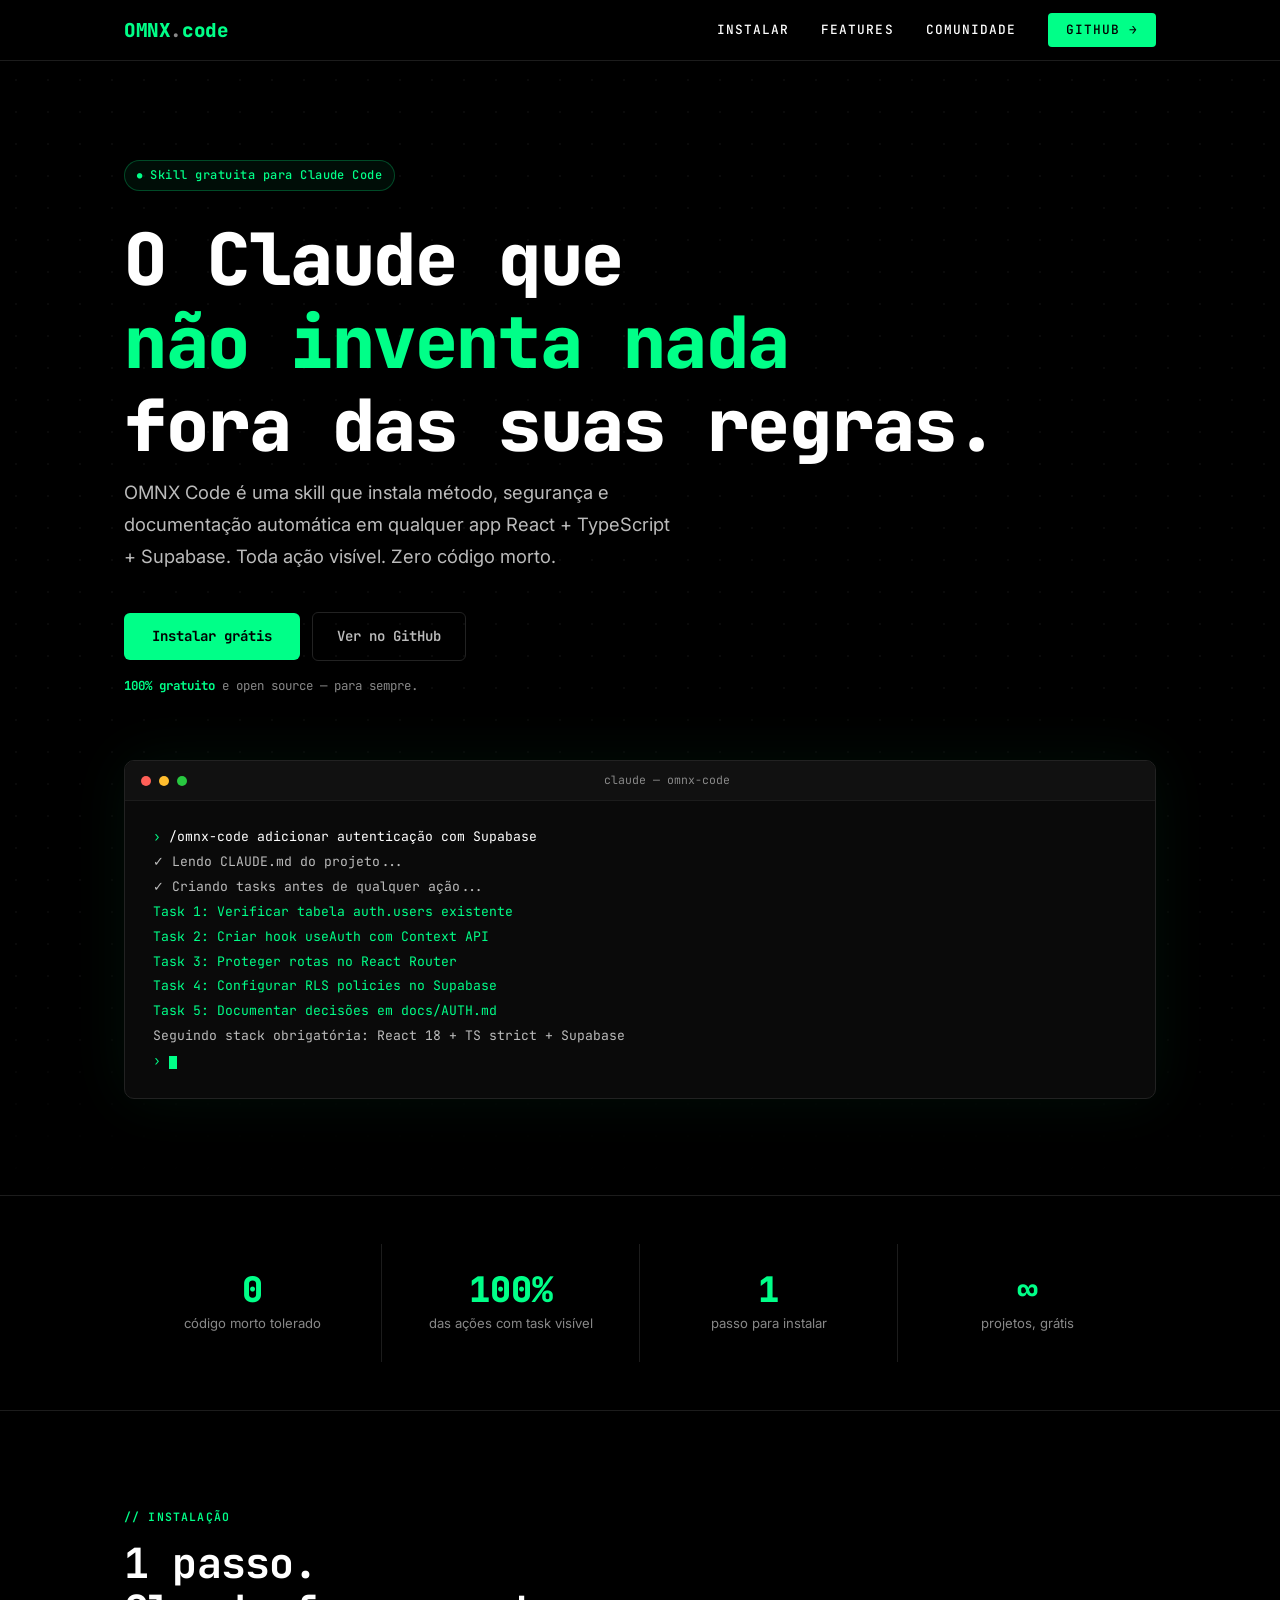
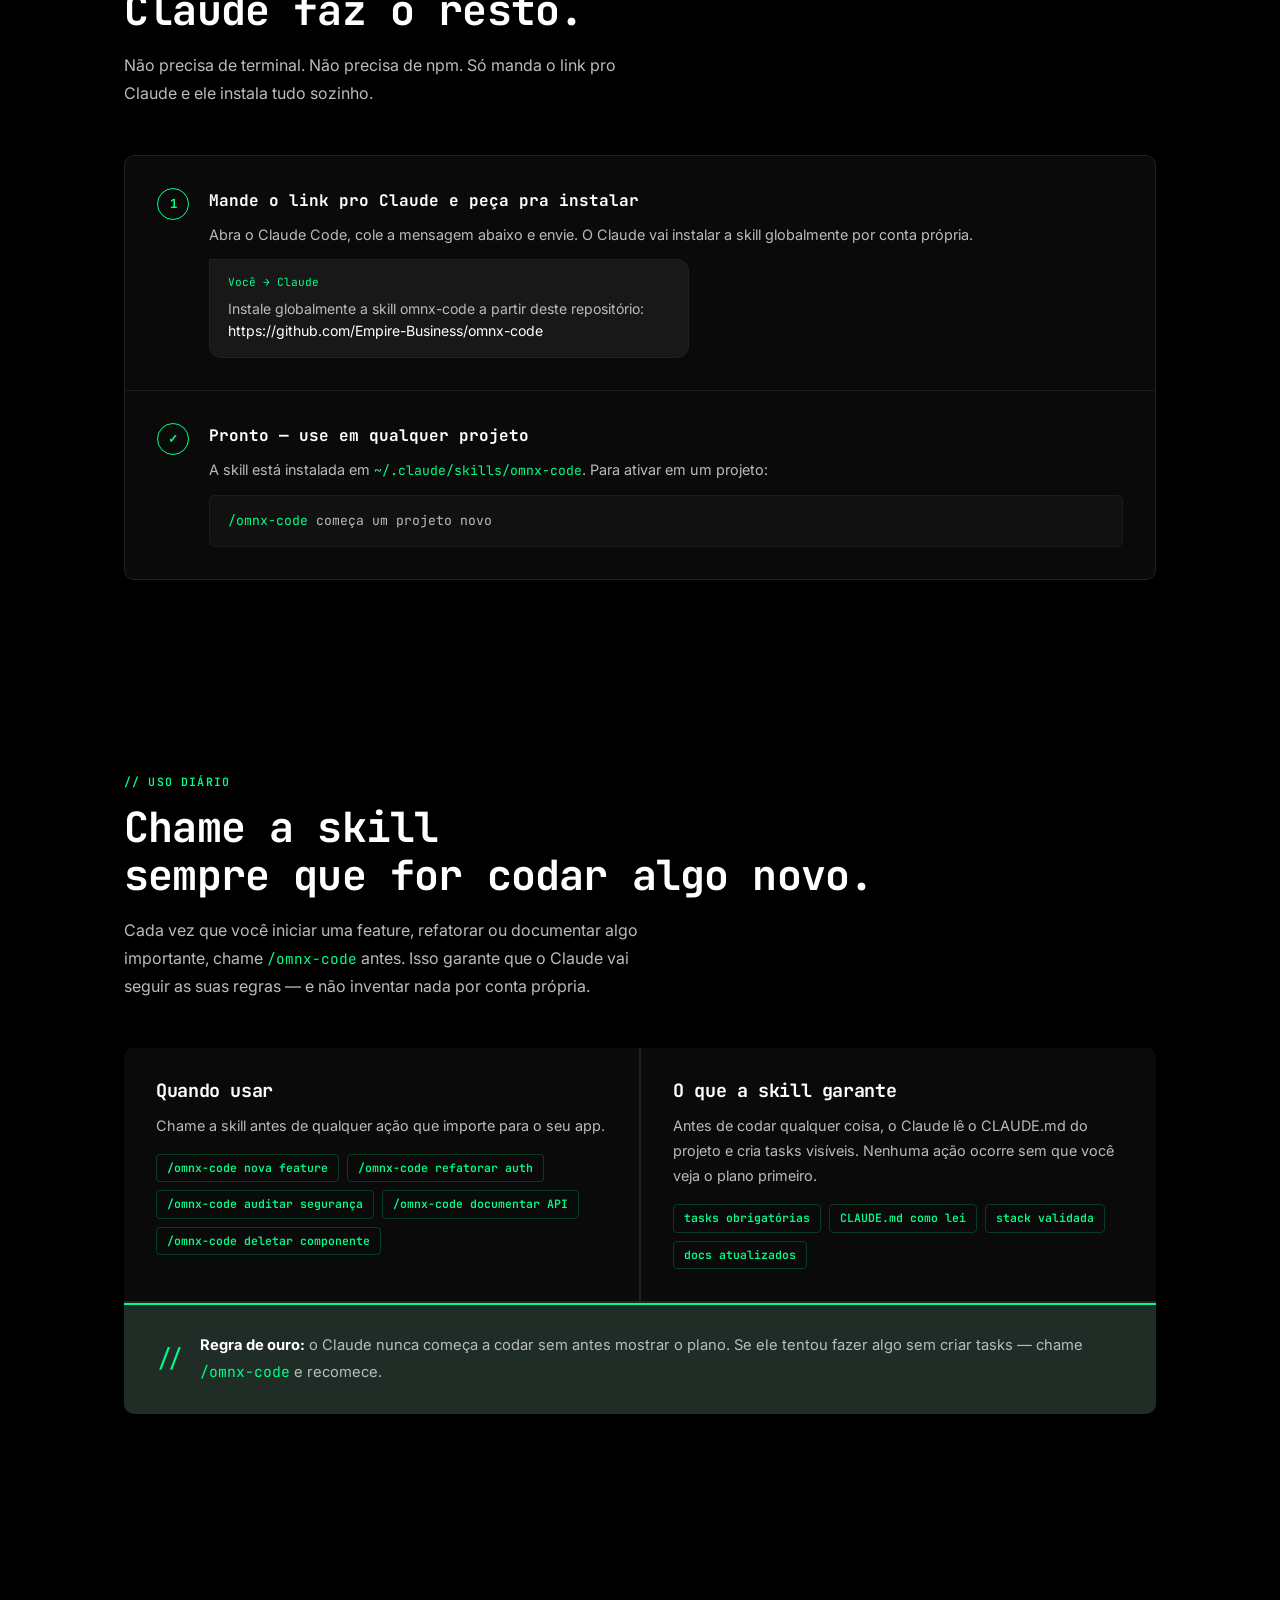
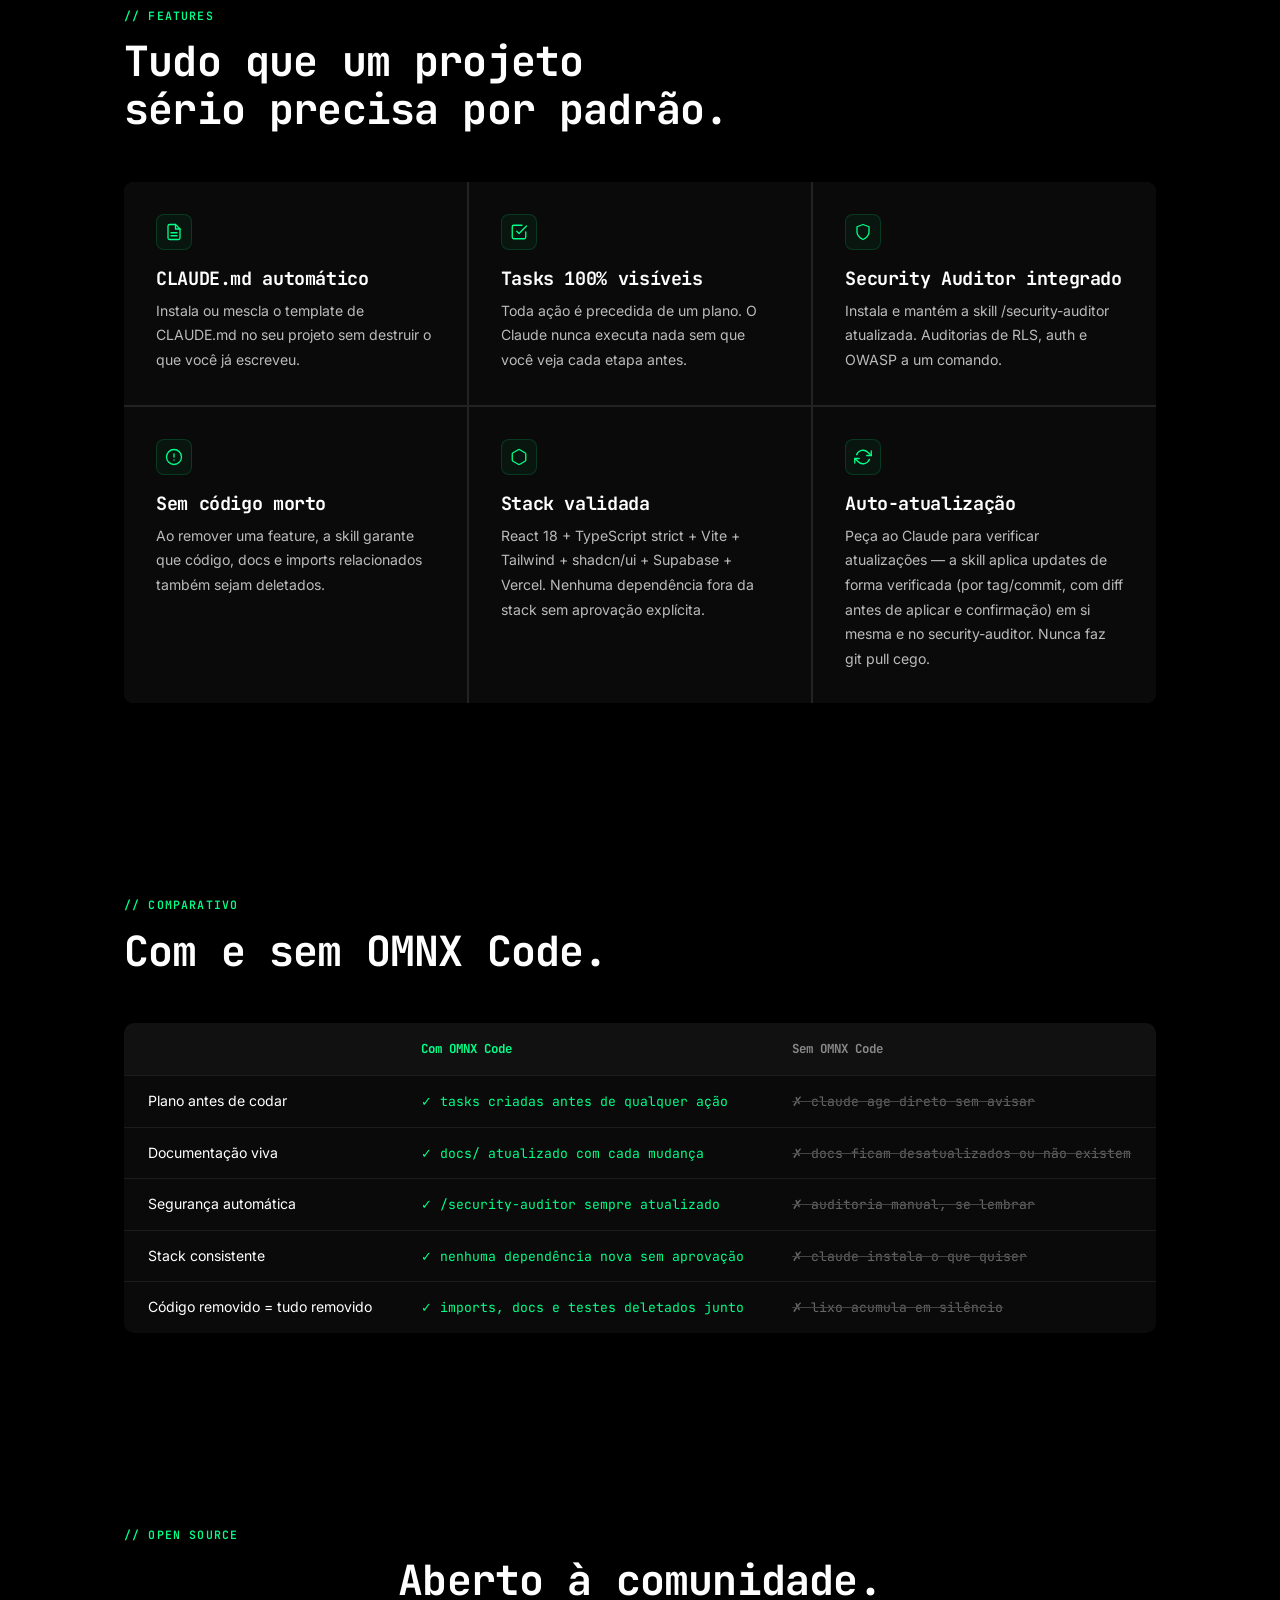
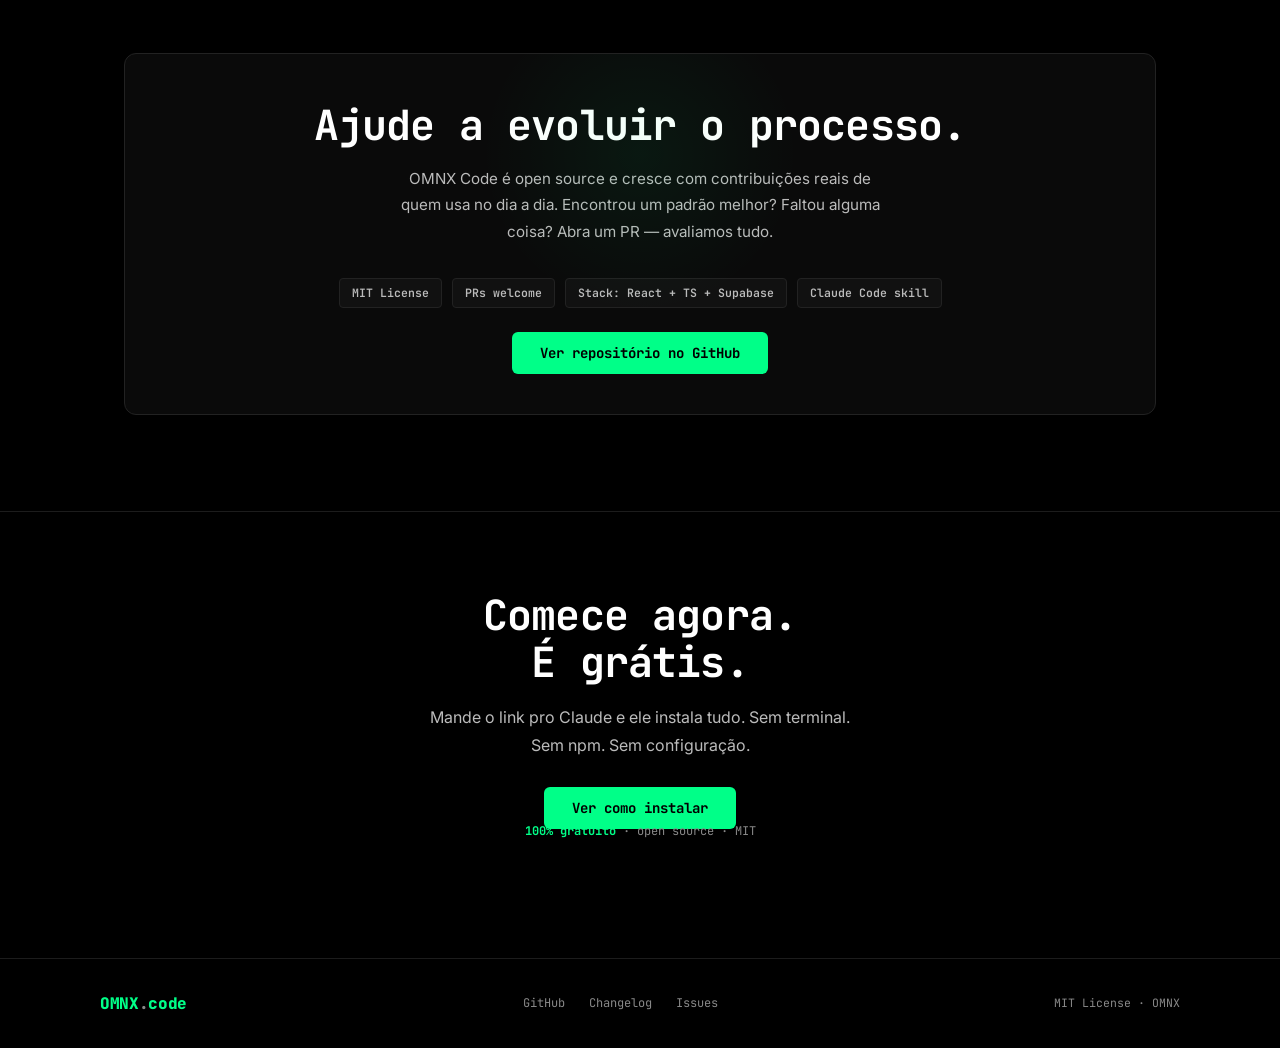
==== commit 01679d9c: "feat: acoplamento com security-auditor endurecido (pin v1.9, gate P0/P1, update verificado) - minimo" ====
--- a/landing/index.html
+++ b/landing/index.html
@@ -21,6 +21,14 @@
   <meta name="twitter:title" content="OMNX Code — Skill gratuita para Claude Code" />
   <meta name="twitter:description" content="Skill gratuita para Claude Code. Instala método, segurança e documentação automática em qualquer app React + TypeScript + Supabase." />
   <meta name="twitter:image" content="/assets/og-image.png" />
+  <!-- Google Tag Manager -->
+  <script>(function(w,d,s,l,i){w[l]=w[l]||[];w[l].push({'gtm.start':
+  new Date().getTime(),event:'gtm.js'});var f=d.getElementsByTagName(s)[0],
+  j=d.createElement(s),dl=l!='dataLayer'?'&l='+l:'';j.async=true;j.src=
+  'https://www.googletagmanager.com/gtm.js?id='+i+dl;f.parentNode.insertBefore(j,f);
+  })(window,document,'script','dataLayer','GTM-WPGPLJSL');</script>
+  <!-- End Google Tag Manager -->
+
   <link rel="preconnect" href="https://fonts.googleapis.com" />
   <link rel="preconnect" href="https://fonts.gstatic.com" crossorigin />
   <link href="https://fonts.googleapis.com/css2?family=JetBrains+Mono:wght@400;500;700;800&family=Inter:wght@300;400;500;600;700&display=swap" rel="stylesheet" />
@@ -572,6 +580,11 @@
 </head>
 <body>
 
+<!-- Google Tag Manager (noscript) -->
+<noscript><iframe src="https://www.googletagmanager.com/ns.html?id=GTM-WPGPLJSL"
+height="0" width="0" style="display:none;visibility:hidden"></iframe></noscript>
+<!-- End Google Tag Manager (noscript) -->
+
 <!-- ─── NAV ─────────────────────────────────────────────────────── -->
 <nav>
   <div class="nav-inner">
@@ -780,7 +793,7 @@
           <svg viewBox="0 0 24 24"><polyline points="23 4 23 10 17 10"/><polyline points="1 20 1 14 7 14"/><path d="M3.51 9a9 9 0 0 1 14.85-3.36L23 10M1 14l4.64 4.36A9 9 0 0 0 20.49 15"/></svg>
         </div>
         <h3>Auto-atualização</h3>
-        <p>Peça ao Claude para verificar atualizações — a skill faz git pull em si mesma e no security-auditor automaticamente.</p>
+        <p>Peça ao Claude para verificar atualizações — a skill aplica updates de forma verificada (por tag/commit, com diff antes de aplicar e confirmação) em si mesma e no security-auditor. Nunca faz git pull cego.</p>
       </div>
     </div>
   </div>
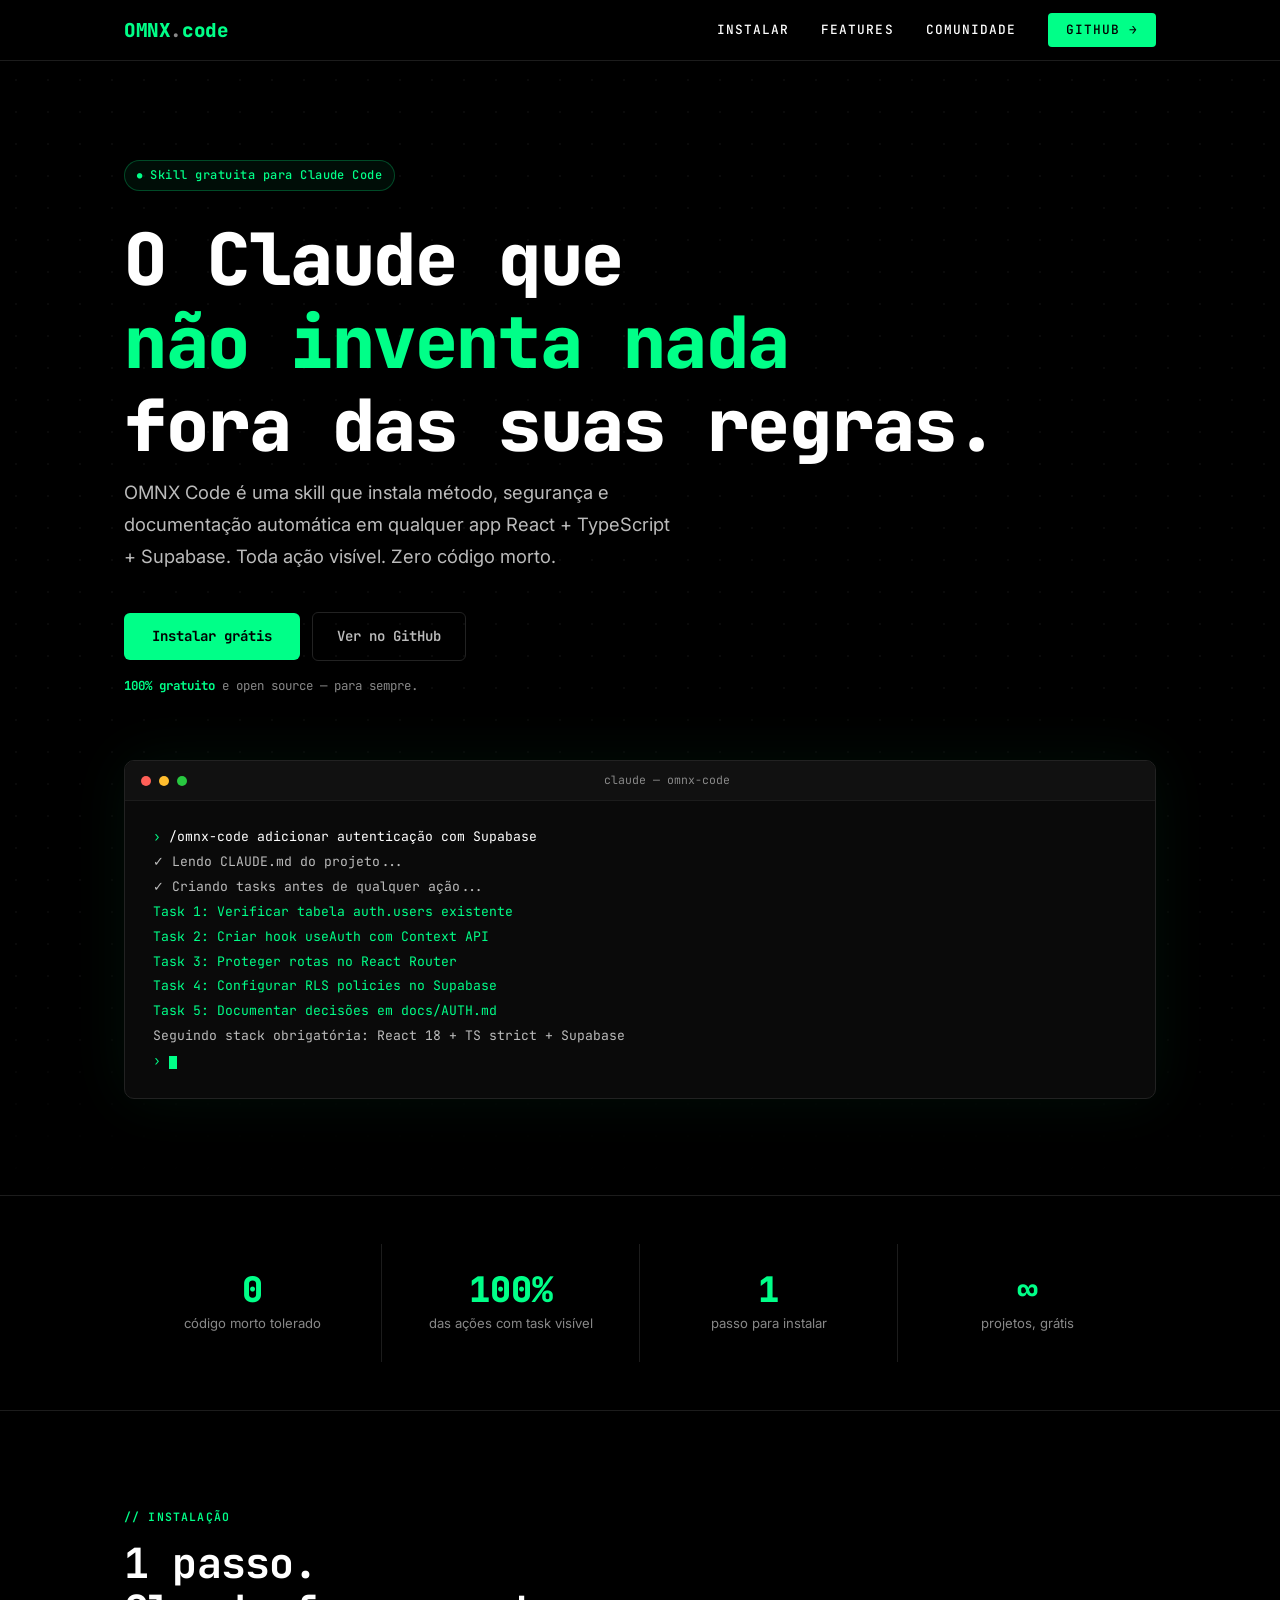
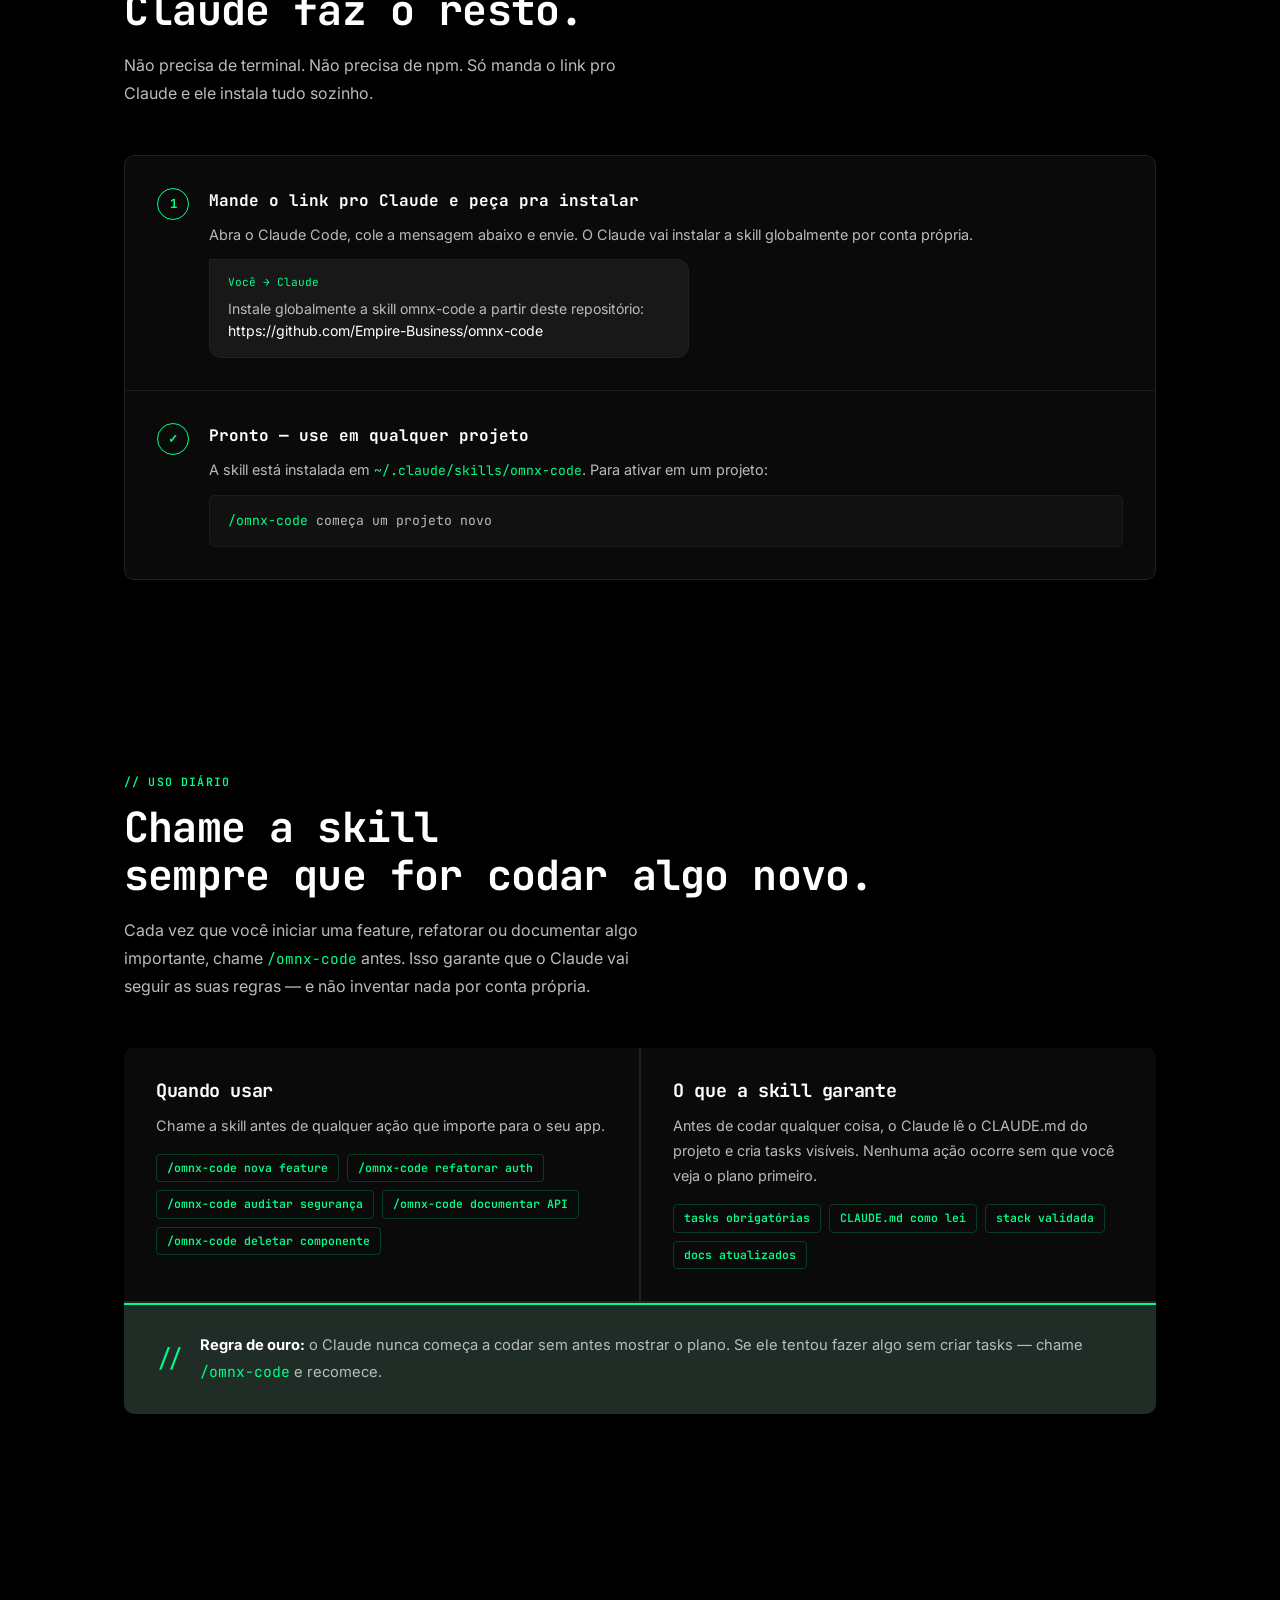
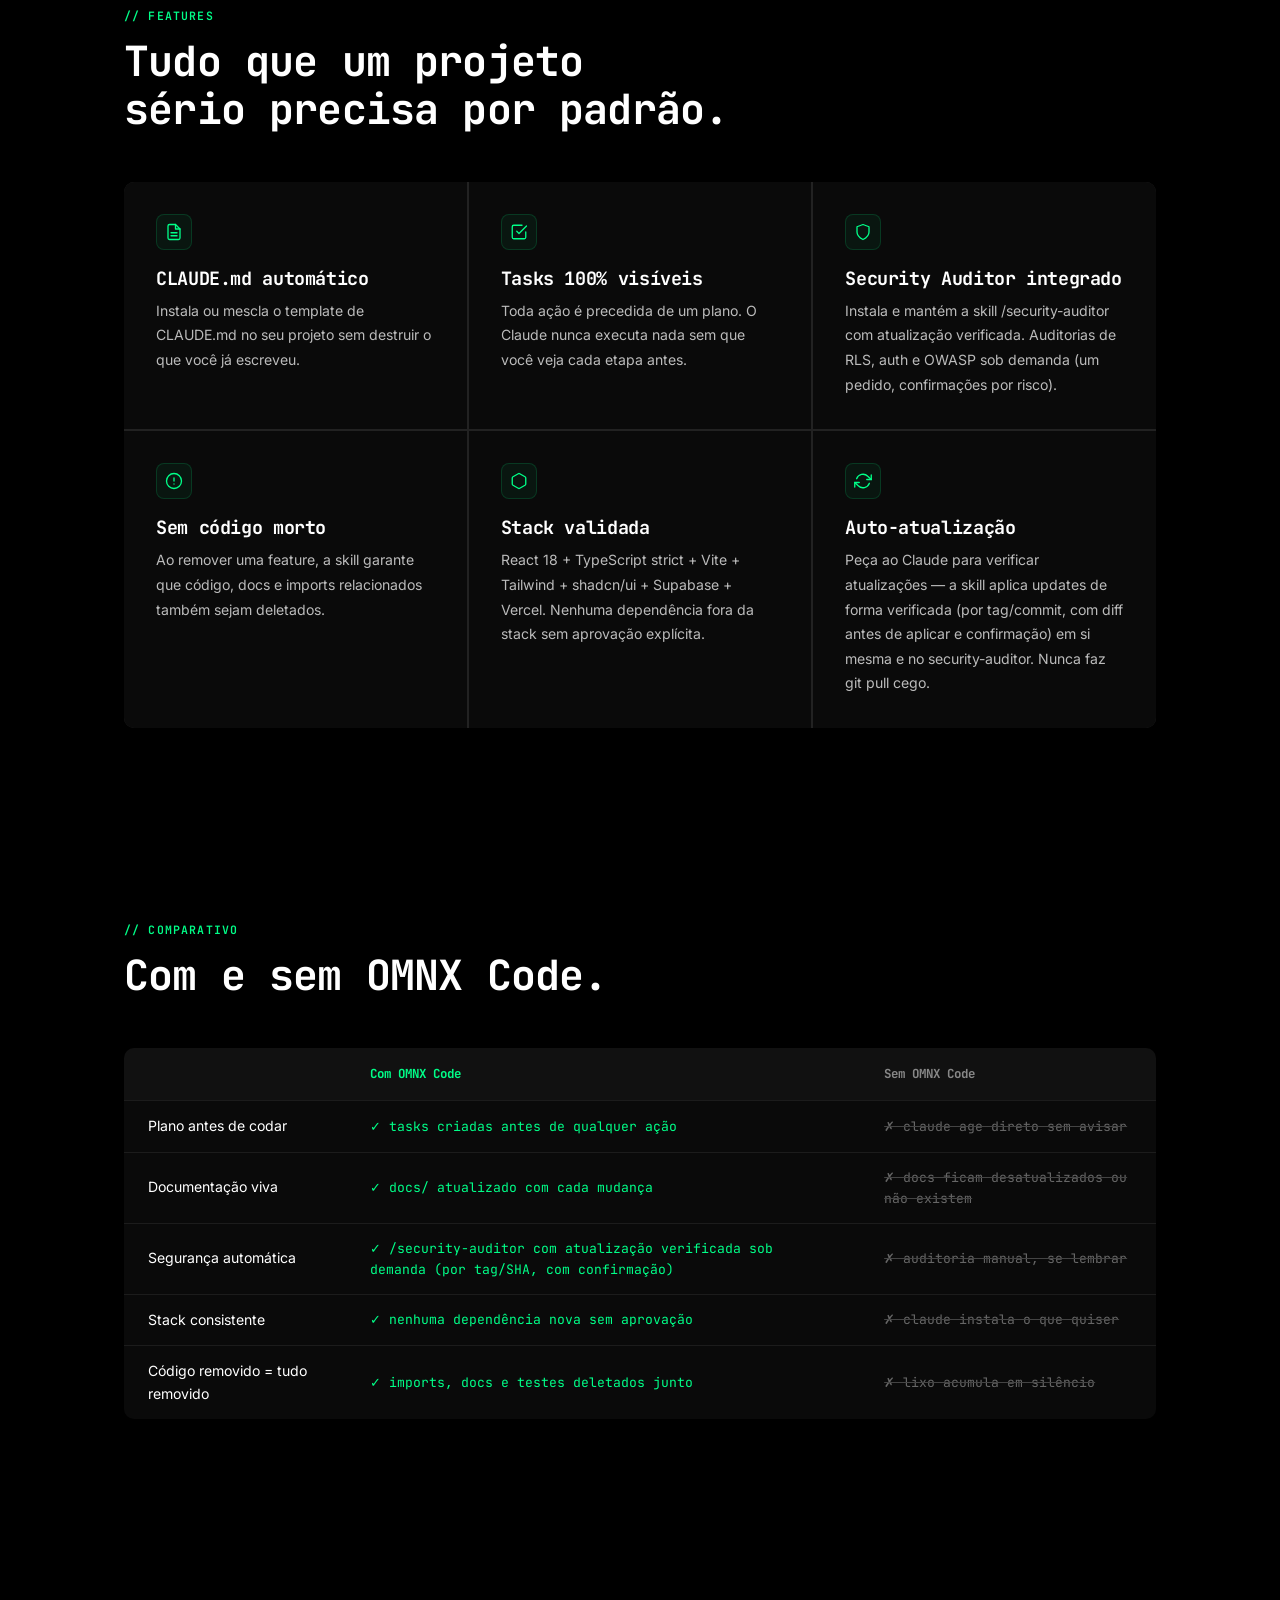
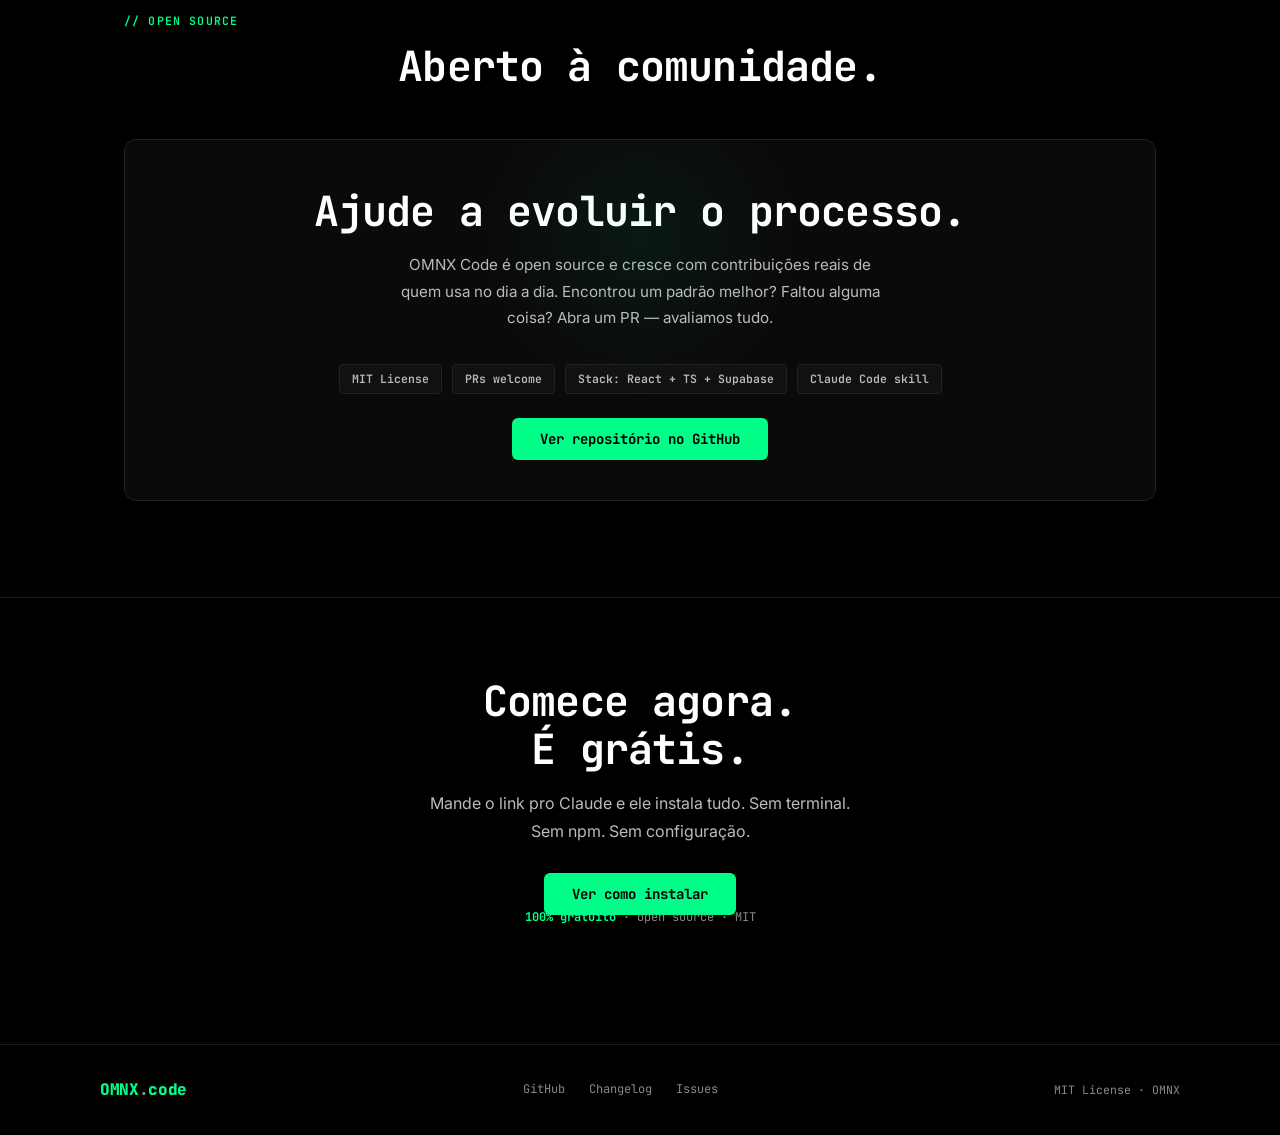
==== commit 20289c2d: "feat: gate de deploy fail-closed + update verificado (v1.10) - regra 1.6: le security-report/verdict" ====
--- a/landing/index.html
+++ b/landing/index.html
@@ -772,7 +772,7 @@
           <svg viewBox="0 0 24 24"><path d="M12 22s8-4 8-10V5l-8-3-8 3v7c0 6 8 10 8 10z"/></svg>
         </div>
         <h3>Security Auditor integrado</h3>
-        <p>Instala e mantém a skill /security-auditor atualizada. Auditorias de RLS, auth e OWASP a um comando.</p>
+        <p>Instala e mantém a skill /security-auditor com atualização verificada. Auditorias de RLS, auth e OWASP sob demanda (um pedido, confirmações por risco).</p>
       </div>
       <div class="feat-card">
         <div class="feat-icon">
@@ -827,7 +827,7 @@
         </tr>
         <tr>
           <td>Segurança automática</td>
-          <td class="yes">✓ /security-auditor sempre atualizado</td>
+          <td class="yes">✓ /security-auditor com atualização verificada sob demanda (por tag/SHA, com confirmação)</td>
           <td class="no">✗ auditoria manual, se lembrar</td>
         </tr>
         <tr>
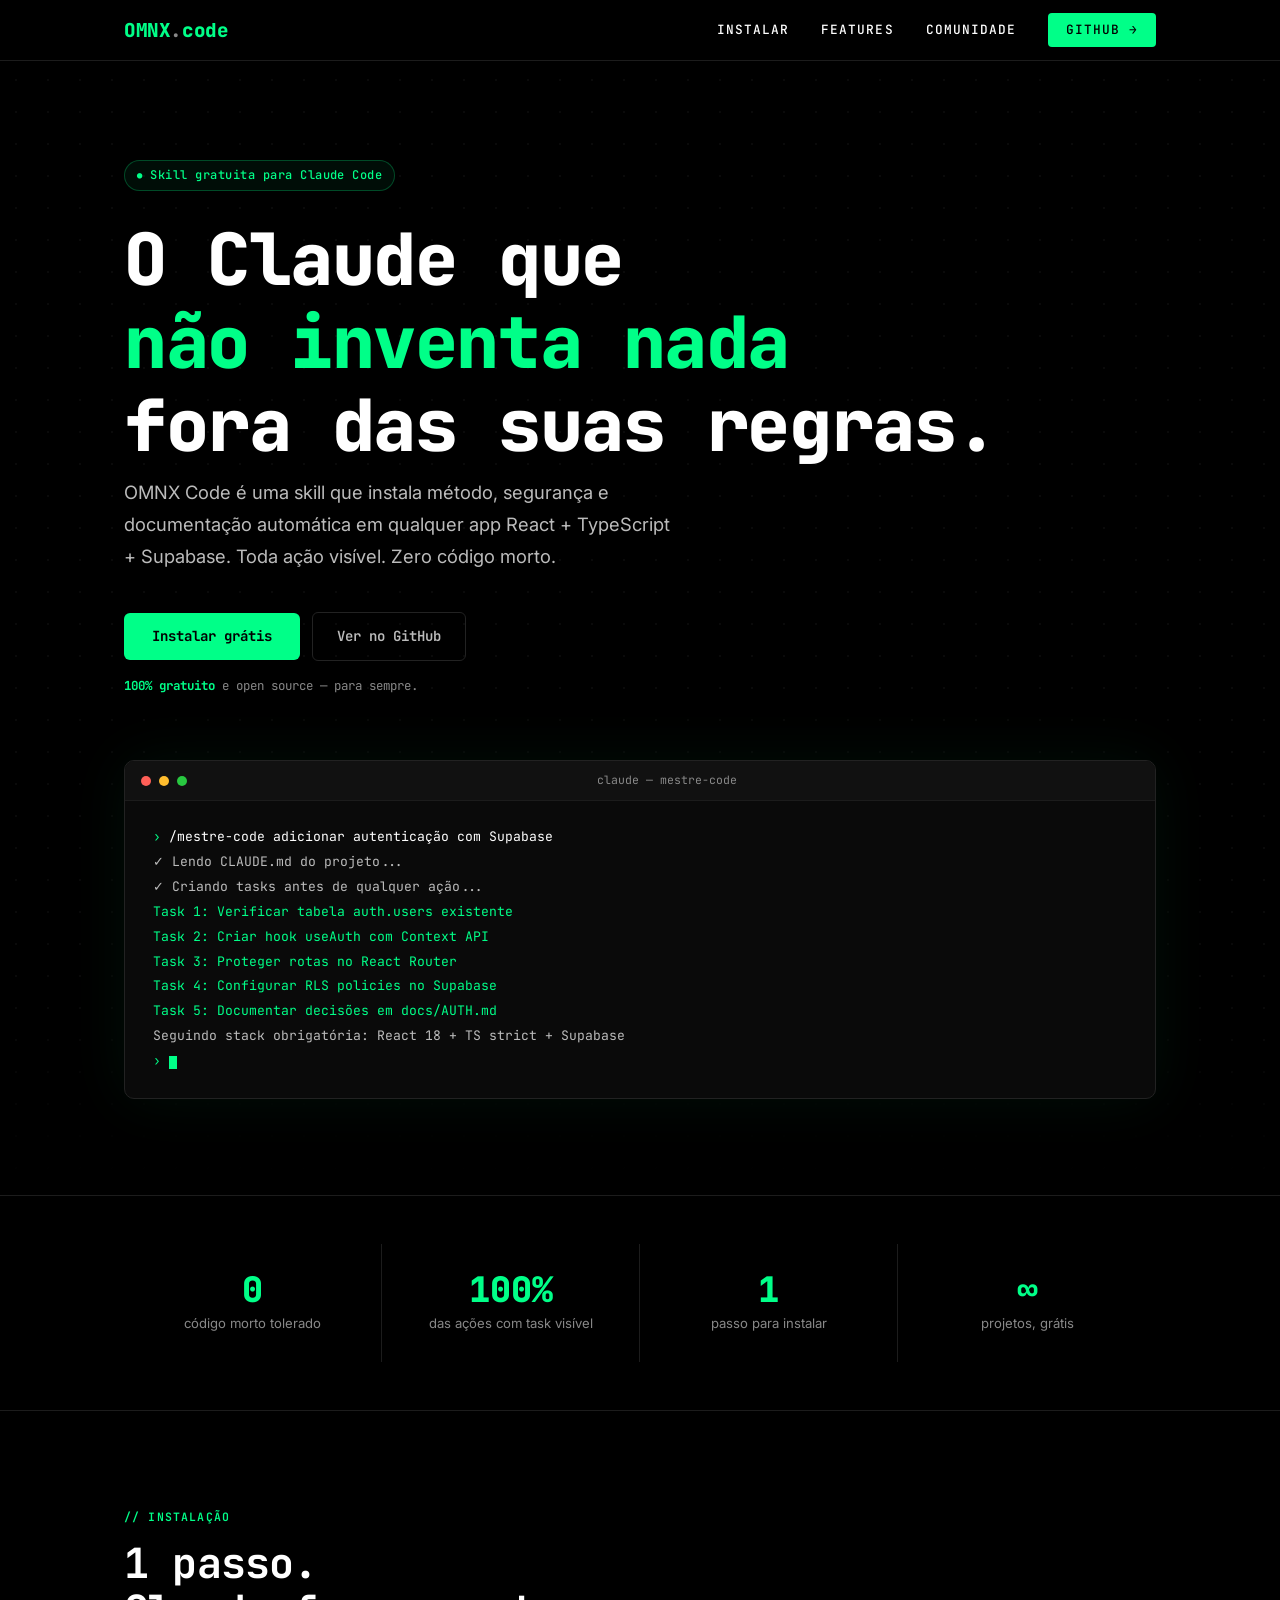
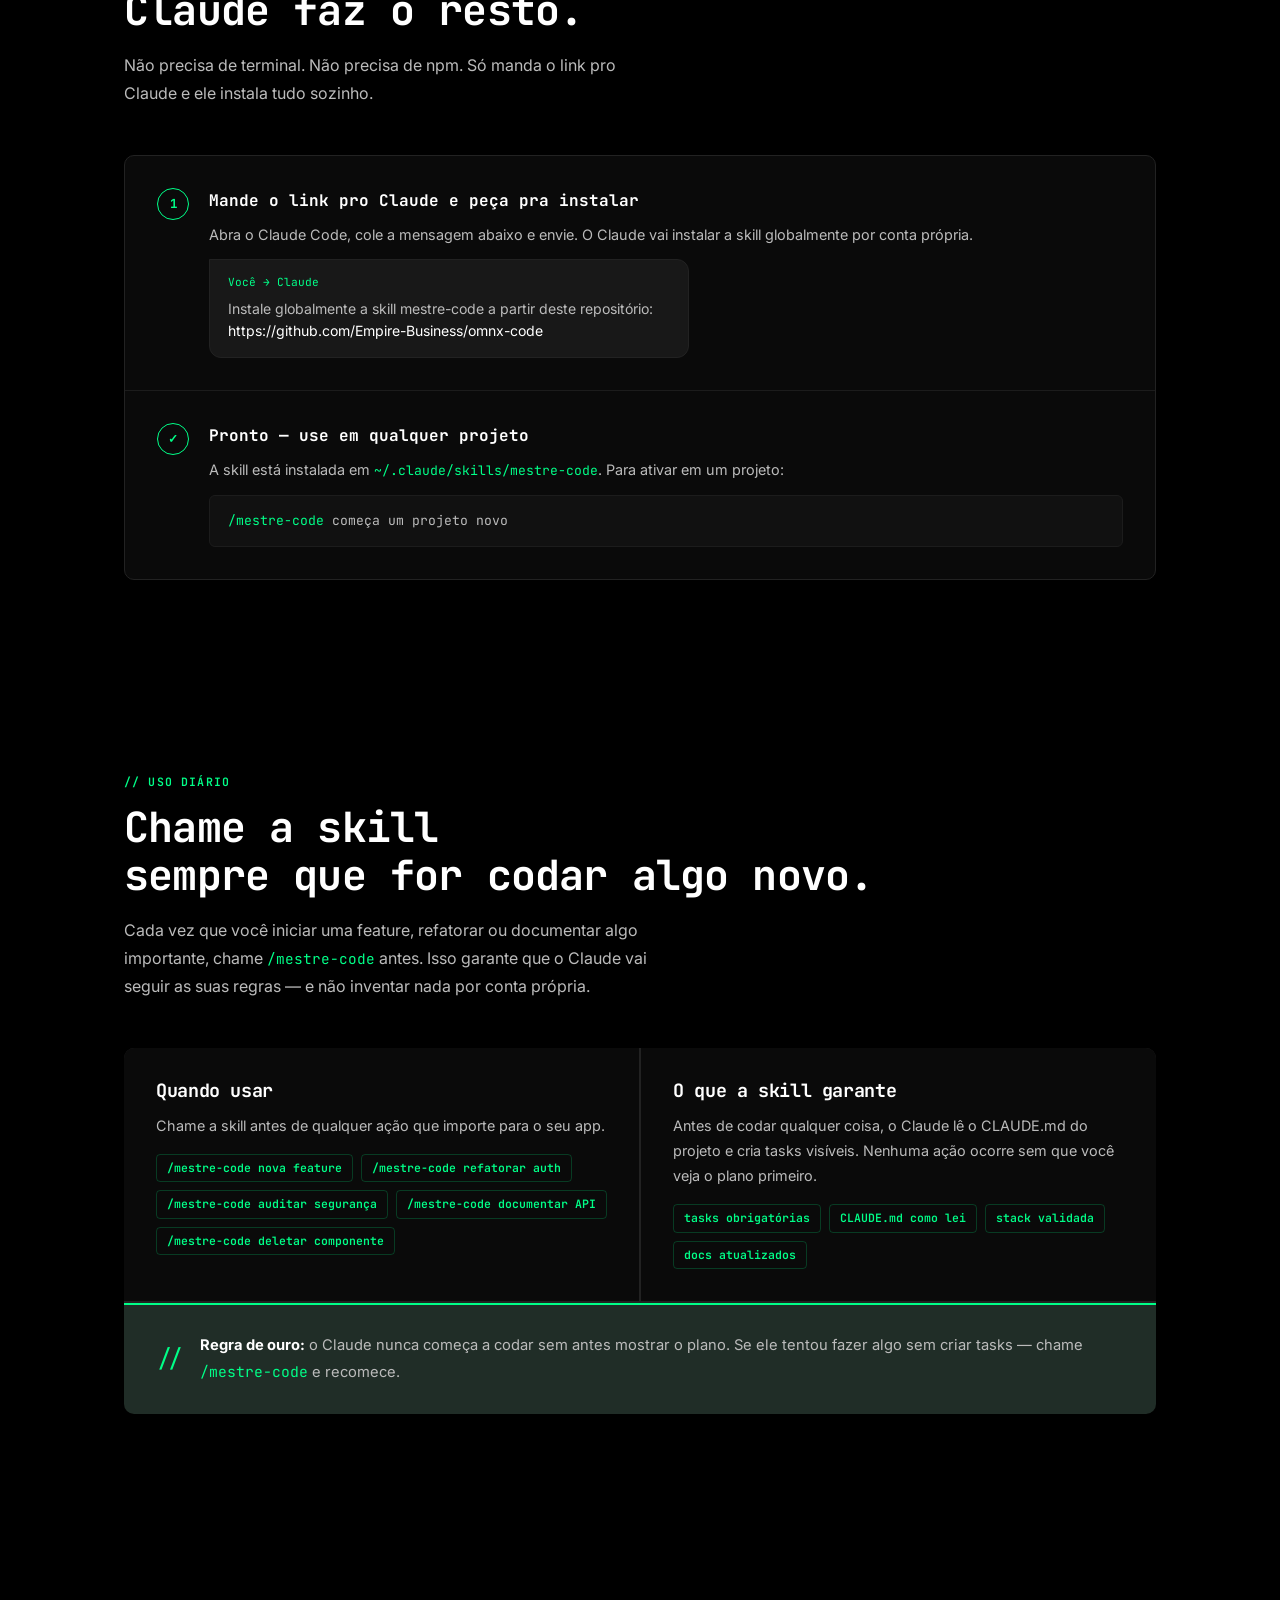
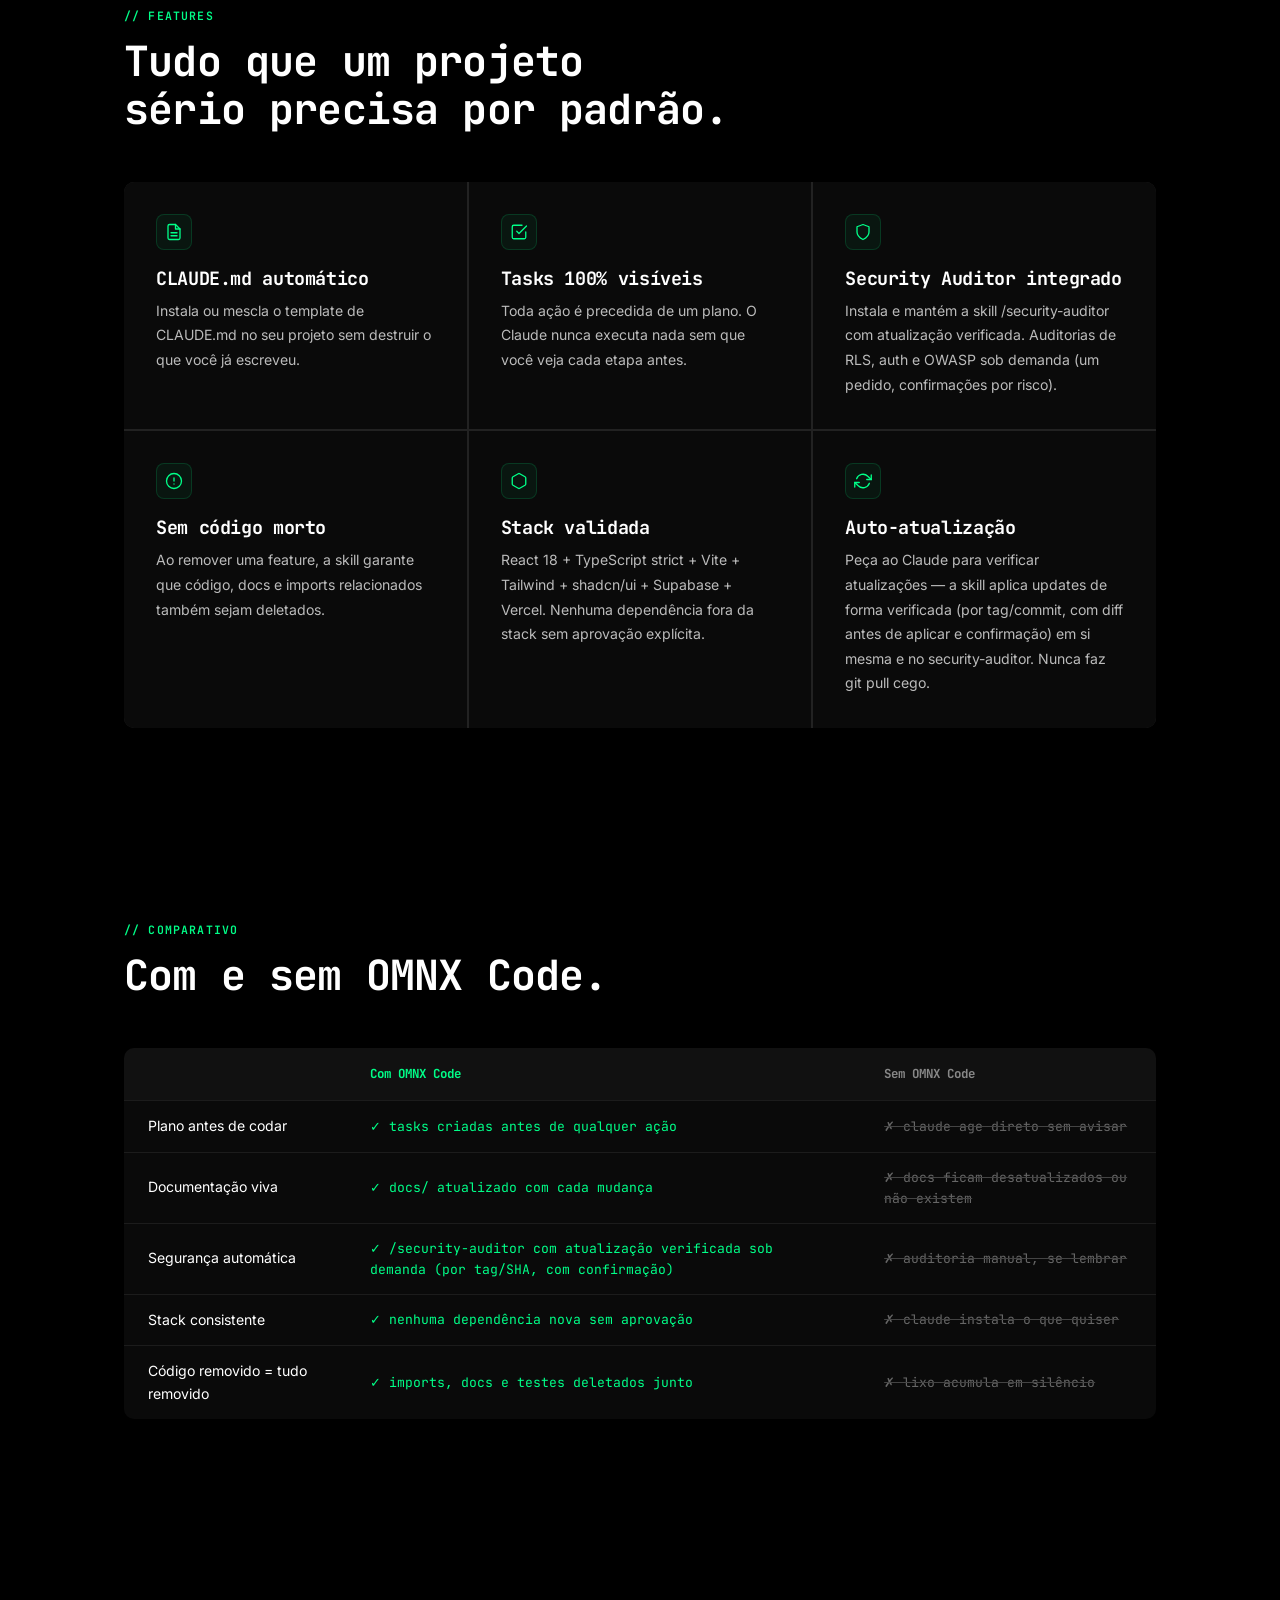
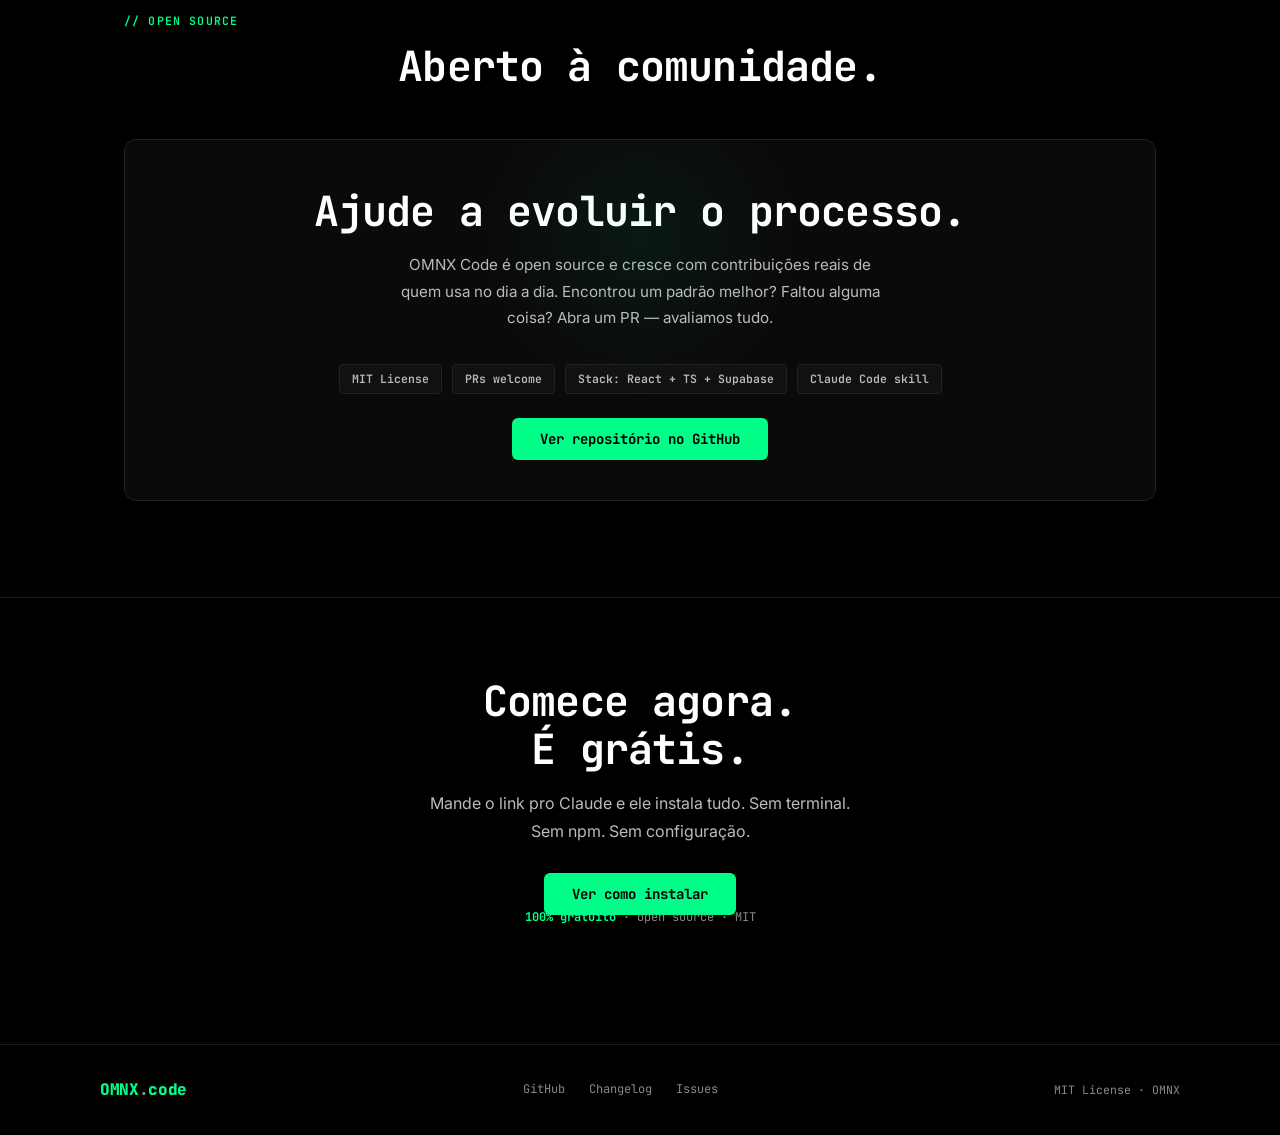
==== commit c0fda3c1: "chore: renomeia prefixo omnx- para mestre- nas referências internas Skill local renomeada de omnx-co" ====
--- a/landing/index.html
+++ b/landing/index.html
@@ -623,10 +623,10 @@
         <span class="t-dot r"></span>
         <span class="t-dot y"></span>
         <span class="t-dot g"></span>
-        <span class="terminal-title">claude — omnx-code</span>
+        <span class="terminal-title">claude — mestre-code</span>
       </div>
       <div class="terminal-body">
-        <div><span class="t-prompt">›</span> <span class="t-cmd">/omnx-code adicionar autenticação com Supabase</span></div>
+        <div><span class="t-prompt">›</span> <span class="t-cmd">/mestre-code adicionar autenticação com Supabase</span></div>
         <div class="t-out">✓ Lendo CLAUDE.md do projeto...</div>
         <div class="t-out">✓ Criando tasks antes de qualquer ação...</div>
         <div class="t-success">  Task 1: Verificar tabela auth.users existente</div>
@@ -683,7 +683,7 @@
             Abra o Claude Code, cole a mensagem abaixo e envie. O Claude vai instalar a skill globalmente por conta própria.
           </p>
           <div class="chat-bubble">
-            Instale globalmente a skill omnx-code a partir deste repositório: <em>https://github.com/Empire-Business/omnx-code</em>
+            Instale globalmente a skill mestre-code a partir deste repositório: <em>https://github.com/Empire-Business/omnx-code</em>
           </div>
         </div>
       </div>
@@ -692,9 +692,9 @@
         <div class="step-num">✓</div>
         <div class="step-body">
           <div class="step-title">Pronto — use em qualquer projeto</div>
-          <p class="step-desc">A skill está instalada em <code style="font-family:var(--font-mono);font-size:.82rem;color:var(--green)">~/.claude/skills/omnx-code</code>. Para ativar em um projeto:</p>
+          <p class="step-desc">A skill está instalada em <code style="font-family:var(--font-mono);font-size:.82rem;color:var(--green)">~/.claude/skills/mestre-code</code>. Para ativar em um projeto:</p>
           <div class="code-block">
-            <span class="c-green">/omnx-code</span> <span class="c-muted">começa um projeto novo</span>
+            <span class="c-green">/mestre-code</span> <span class="c-muted">começa um projeto novo</span>
           </div>
         </div>
       </div>
@@ -709,7 +709,7 @@
     <h2 class="section-title">Chame a skill<br/>sempre que for codar algo novo.</h2>
     <p class="section-sub">
       Cada vez que você iniciar uma feature, refatorar ou documentar algo importante,
-      chame <code style="font-family:var(--font-mono);color:var(--green);font-size:.9rem">/omnx-code</code> antes. Isso garante que o Claude vai seguir as suas regras
+      chame <code style="font-family:var(--font-mono);color:var(--green);font-size:.9rem">/mestre-code</code> antes. Isso garante que o Claude vai seguir as suas regras
       — e não inventar nada por conta própria.
     </p>
 
@@ -718,11 +718,11 @@
         <h3>Quando usar</h3>
         <p>Chame a skill antes de qualquer ação que importe para o seu app.</p>
         <div class="tag-list">
-          <span class="tag">/omnx-code nova feature</span>
-          <span class="tag">/omnx-code refatorar auth</span>
-          <span class="tag">/omnx-code auditar segurança</span>
-          <span class="tag">/omnx-code documentar API</span>
-          <span class="tag">/omnx-code deletar componente</span>
+          <span class="tag">/mestre-code nova feature</span>
+          <span class="tag">/mestre-code refatorar auth</span>
+          <span class="tag">/mestre-code auditar segurança</span>
+          <span class="tag">/mestre-code documentar API</span>
+          <span class="tag">/mestre-code deletar componente</span>
         </div>
       </div>
       <div class="usage-block">
@@ -739,7 +739,7 @@
         <div class="rule-icon">//</div>
         <p>
           <strong>Regra de ouro:</strong> o Claude nunca começa a codar sem antes mostrar o plano.
-          Se ele tentou fazer algo sem criar tasks — chame <code style="font-family:var(--font-mono);color:var(--green)">/omnx-code</code> e recomece.
+          Se ele tentou fazer algo sem criar tasks — chame <code style="font-family:var(--font-mono);color:var(--green)">/mestre-code</code> e recomece.
         </p>
       </div>
     </div>
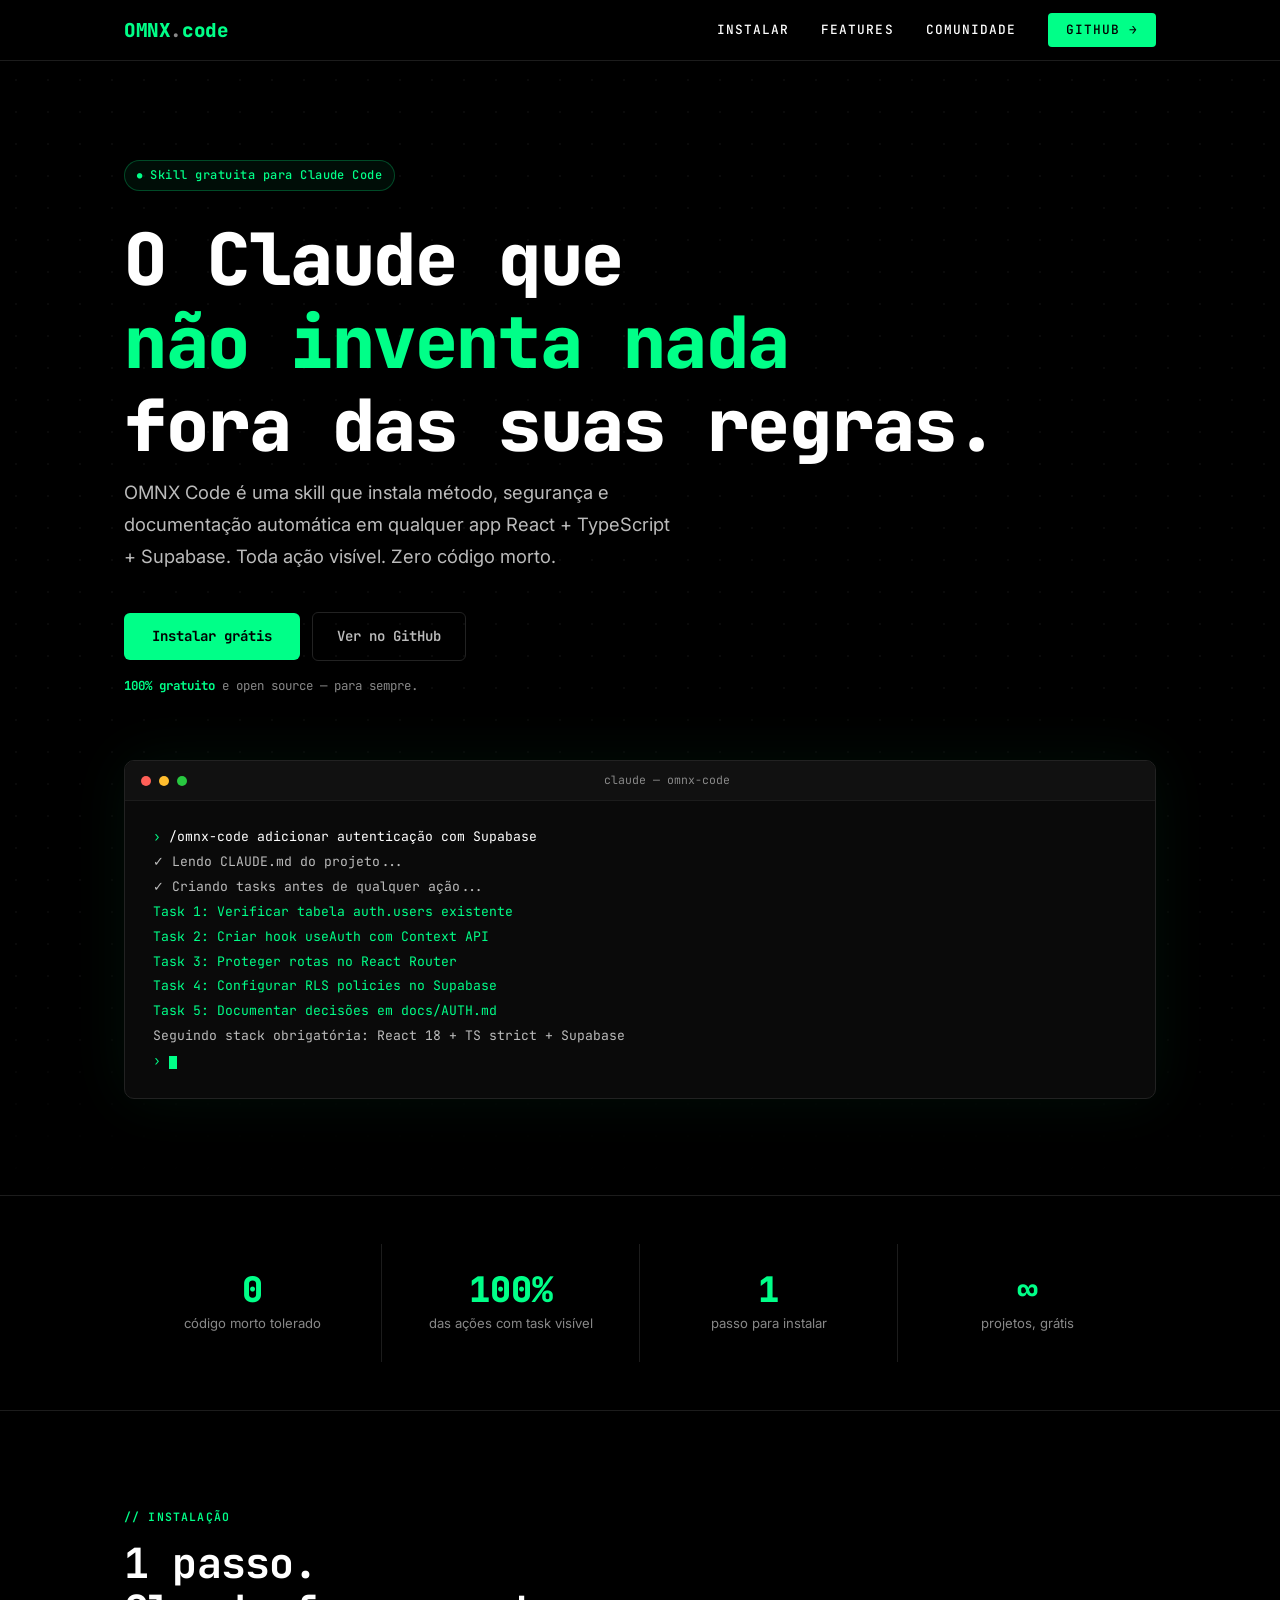
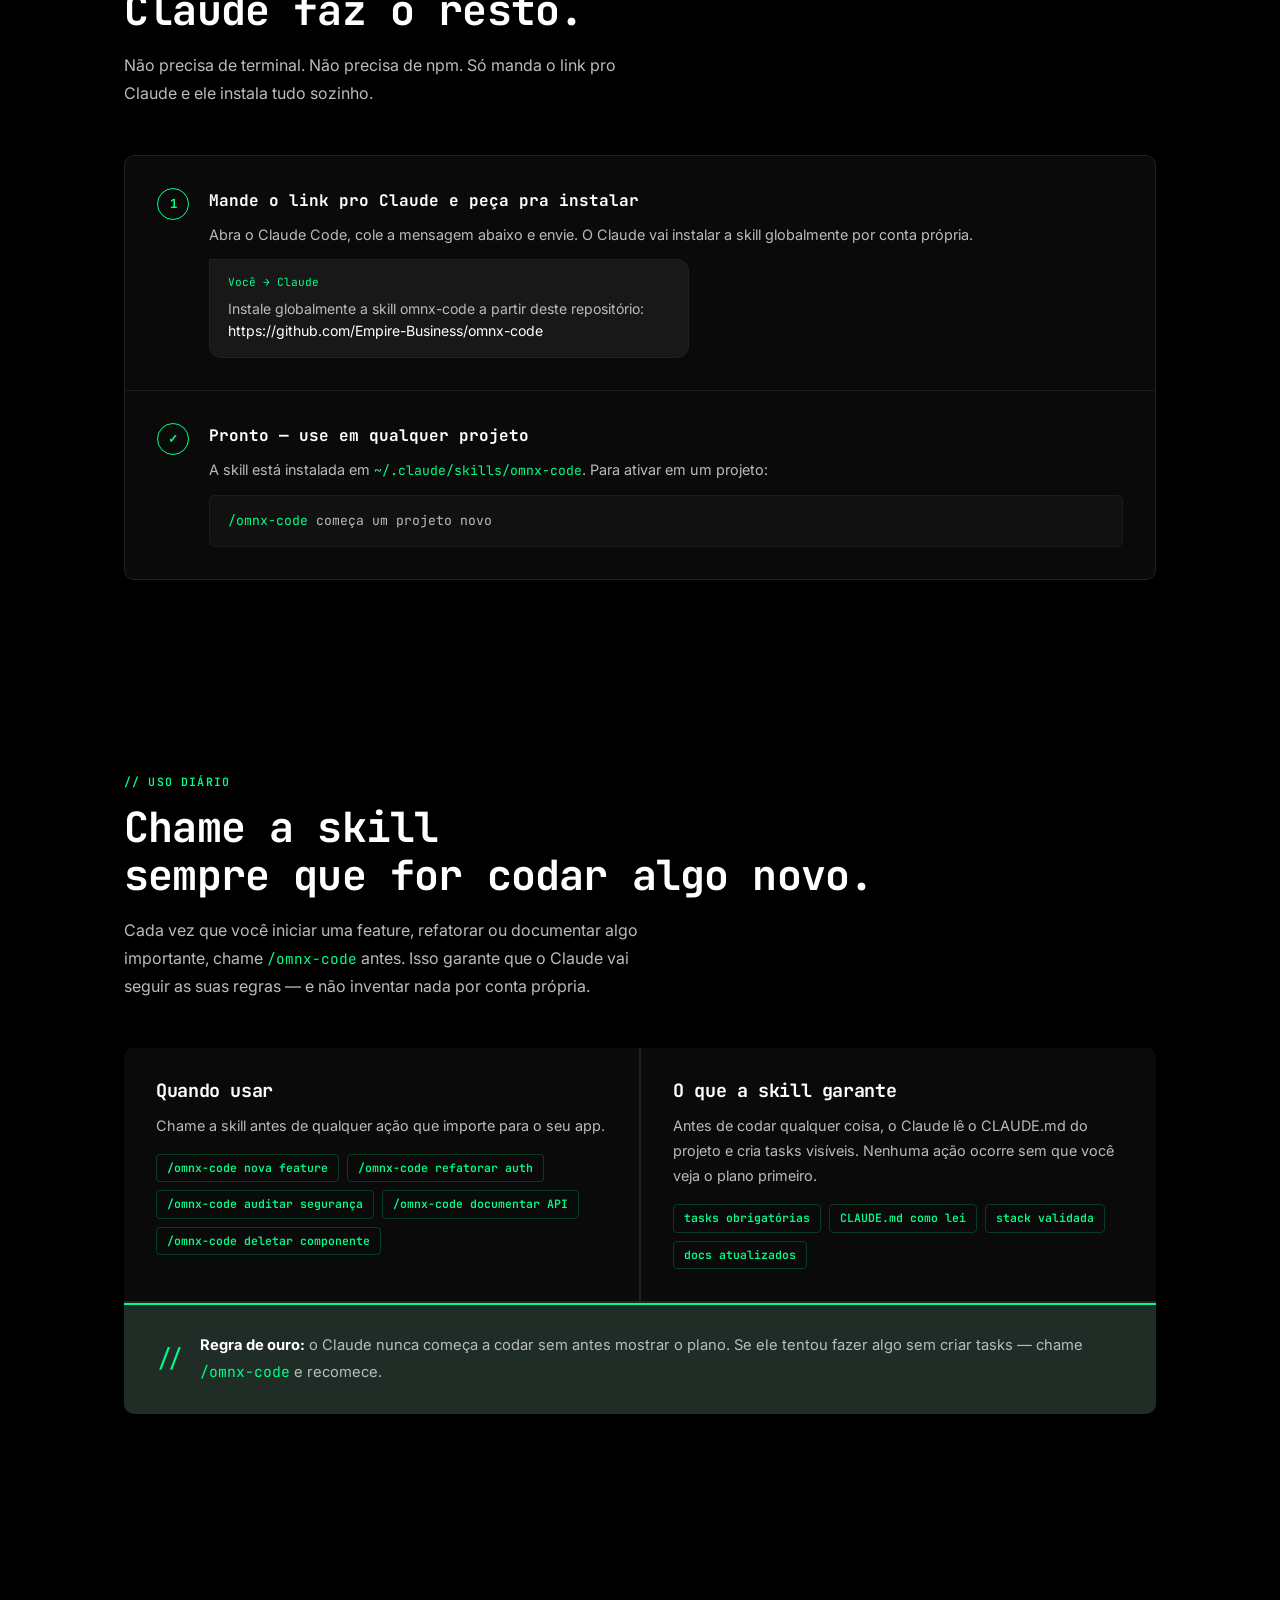
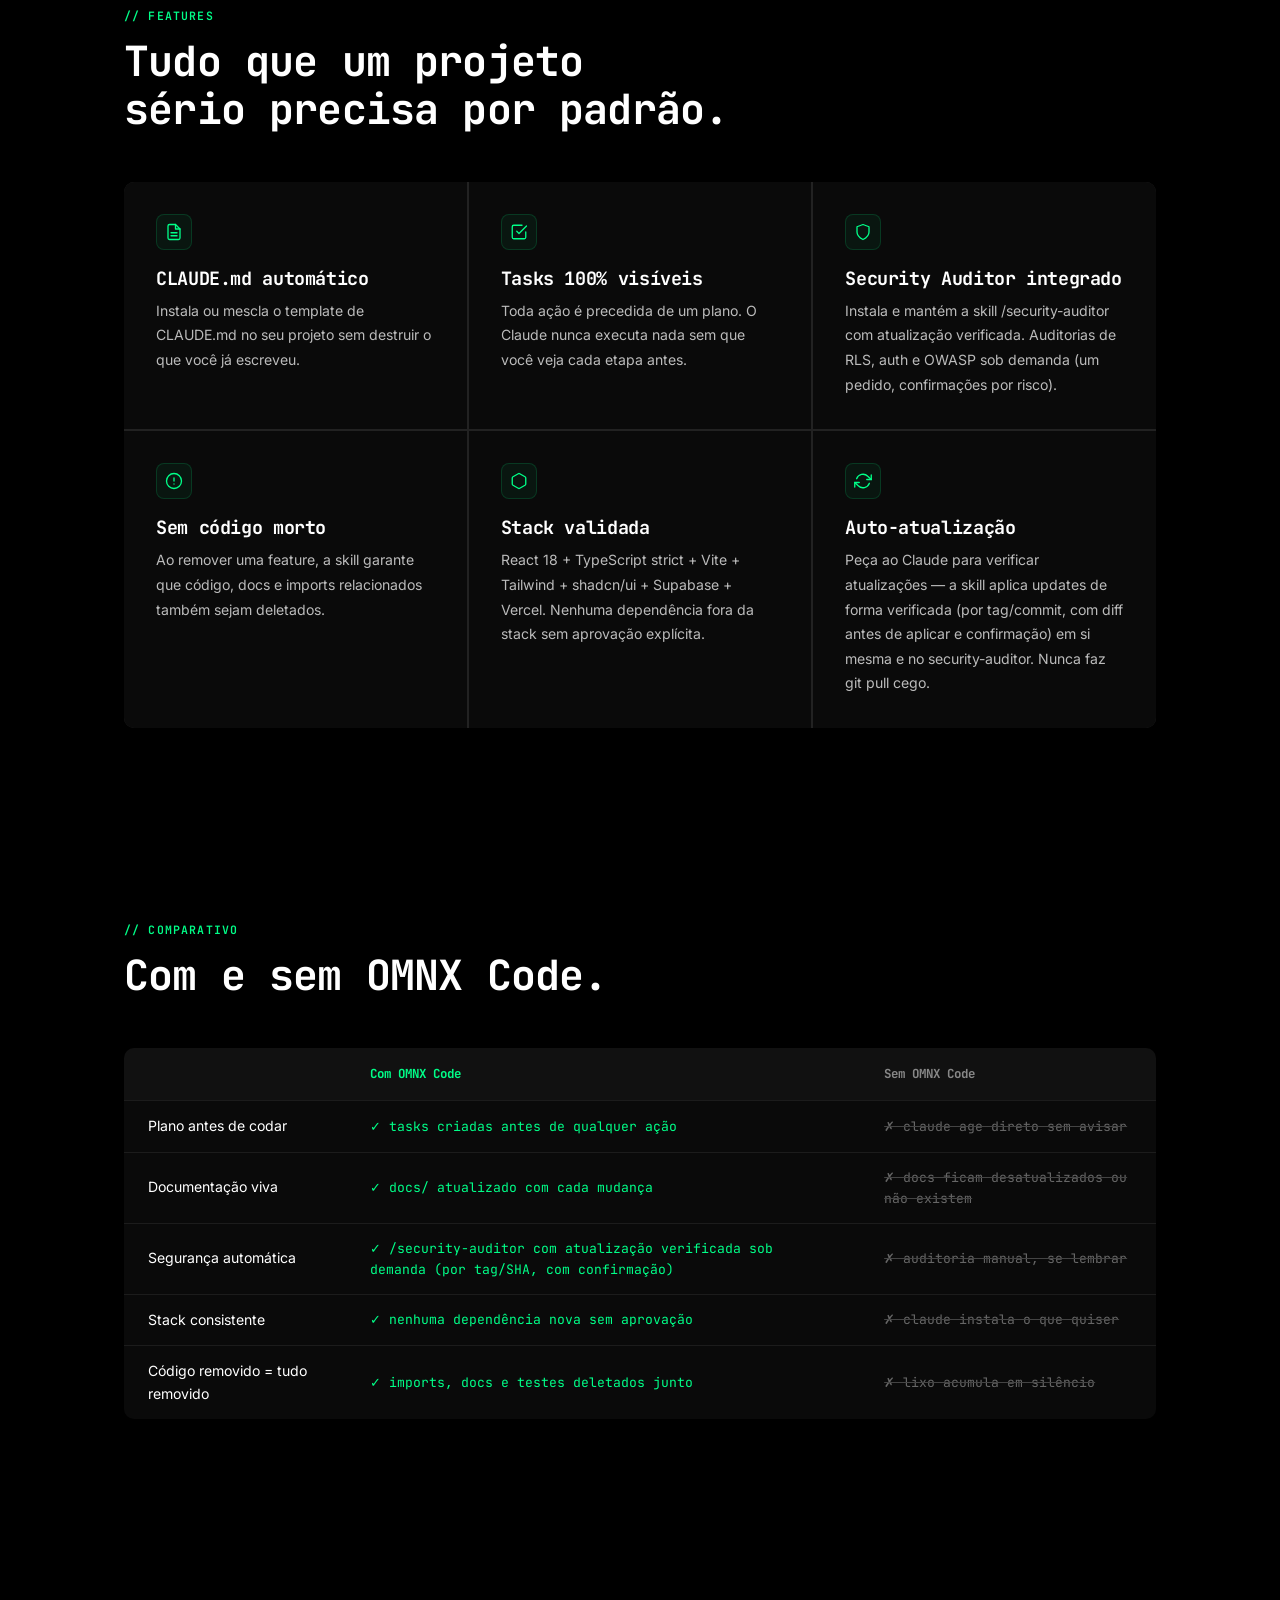
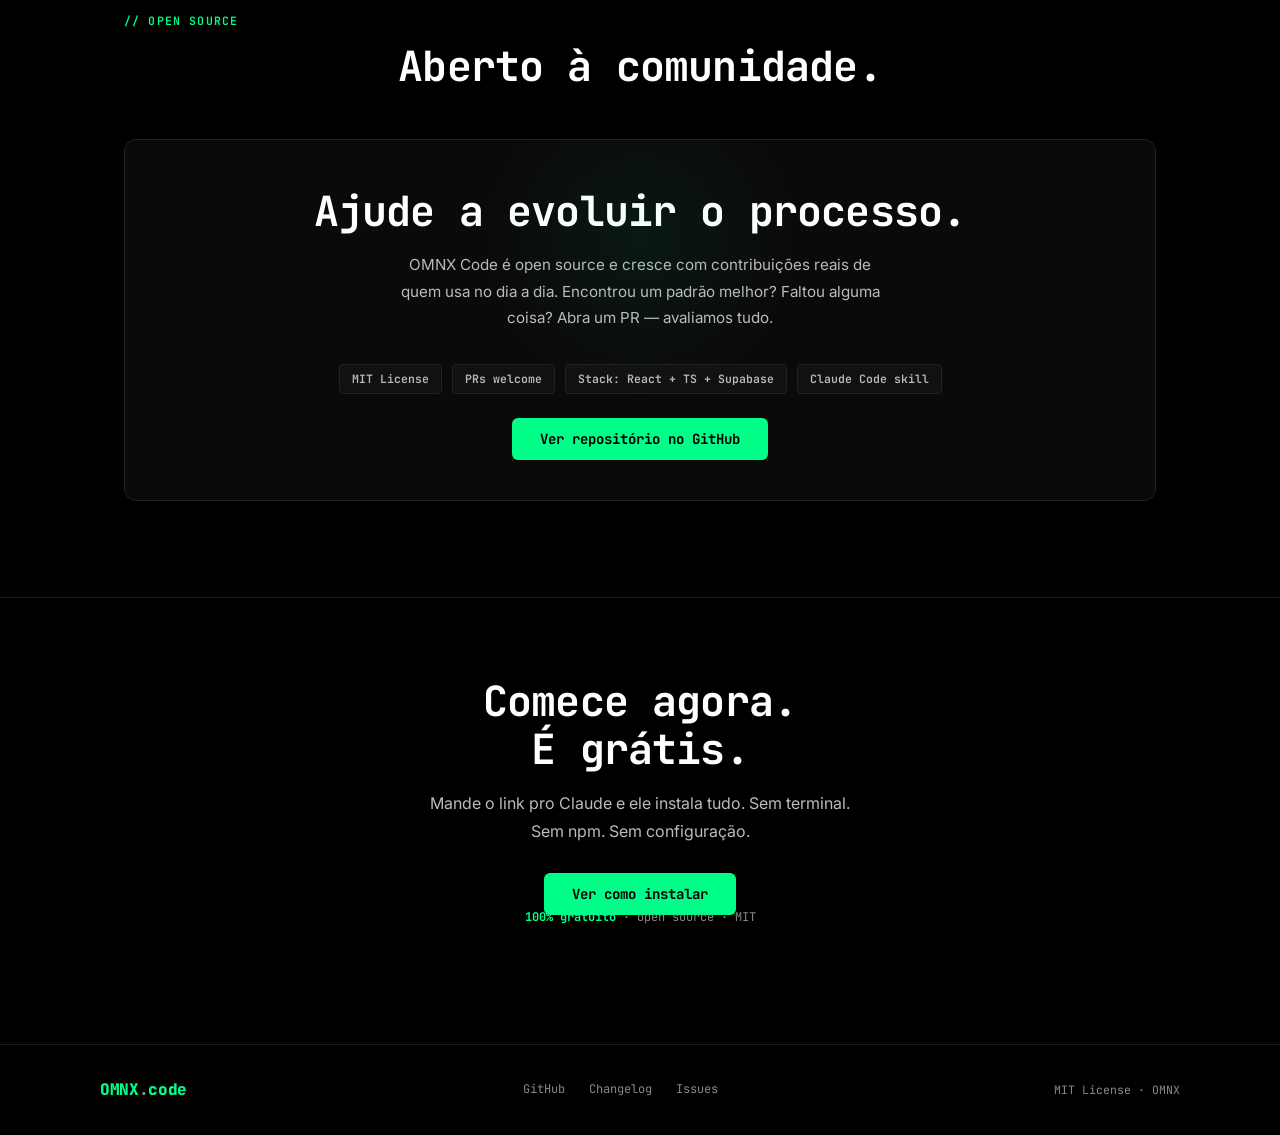
==== commit a95c4fea: "Renomeia a skill de mestre-code para omnx-code O prefixo `mestre-` foi extinto no ecossistema de ski" ====
--- a/landing/index.html
+++ b/landing/index.html
@@ -623,10 +623,10 @@
         <span class="t-dot r"></span>
         <span class="t-dot y"></span>
         <span class="t-dot g"></span>
-        <span class="terminal-title">claude — mestre-code</span>
+        <span class="terminal-title">claude — omnx-code</span>
       </div>
       <div class="terminal-body">
-        <div><span class="t-prompt">›</span> <span class="t-cmd">/mestre-code adicionar autenticação com Supabase</span></div>
+        <div><span class="t-prompt">›</span> <span class="t-cmd">/omnx-code adicionar autenticação com Supabase</span></div>
         <div class="t-out">✓ Lendo CLAUDE.md do projeto...</div>
         <div class="t-out">✓ Criando tasks antes de qualquer ação...</div>
         <div class="t-success">  Task 1: Verificar tabela auth.users existente</div>
@@ -683,7 +683,7 @@
             Abra o Claude Code, cole a mensagem abaixo e envie. O Claude vai instalar a skill globalmente por conta própria.
           </p>
           <div class="chat-bubble">
-            Instale globalmente a skill mestre-code a partir deste repositório: <em>https://github.com/Empire-Business/omnx-code</em>
+            Instale globalmente a skill omnx-code a partir deste repositório: <em>https://github.com/Empire-Business/omnx-code</em>
           </div>
         </div>
       </div>
@@ -692,9 +692,9 @@
         <div class="step-num">✓</div>
         <div class="step-body">
           <div class="step-title">Pronto — use em qualquer projeto</div>
-          <p class="step-desc">A skill está instalada em <code style="font-family:var(--font-mono);font-size:.82rem;color:var(--green)">~/.claude/skills/mestre-code</code>. Para ativar em um projeto:</p>
+          <p class="step-desc">A skill está instalada em <code style="font-family:var(--font-mono);font-size:.82rem;color:var(--green)">~/.claude/skills/omnx-code</code>. Para ativar em um projeto:</p>
           <div class="code-block">
-            <span class="c-green">/mestre-code</span> <span class="c-muted">começa um projeto novo</span>
+            <span class="c-green">/omnx-code</span> <span class="c-muted">começa um projeto novo</span>
           </div>
         </div>
       </div>
@@ -709,7 +709,7 @@
     <h2 class="section-title">Chame a skill<br/>sempre que for codar algo novo.</h2>
     <p class="section-sub">
       Cada vez que você iniciar uma feature, refatorar ou documentar algo importante,
-      chame <code style="font-family:var(--font-mono);color:var(--green);font-size:.9rem">/mestre-code</code> antes. Isso garante que o Claude vai seguir as suas regras
+      chame <code style="font-family:var(--font-mono);color:var(--green);font-size:.9rem">/omnx-code</code> antes. Isso garante que o Claude vai seguir as suas regras
       — e não inventar nada por conta própria.
     </p>
 
@@ -718,11 +718,11 @@
         <h3>Quando usar</h3>
         <p>Chame a skill antes de qualquer ação que importe para o seu app.</p>
         <div class="tag-list">
-          <span class="tag">/mestre-code nova feature</span>
-          <span class="tag">/mestre-code refatorar auth</span>
-          <span class="tag">/mestre-code auditar segurança</span>
-          <span class="tag">/mestre-code documentar API</span>
-          <span class="tag">/mestre-code deletar componente</span>
+          <span class="tag">/omnx-code nova feature</span>
+          <span class="tag">/omnx-code refatorar auth</span>
+          <span class="tag">/omnx-code auditar segurança</span>
+          <span class="tag">/omnx-code documentar API</span>
+          <span class="tag">/omnx-code deletar componente</span>
         </div>
       </div>
       <div class="usage-block">
@@ -739,7 +739,7 @@
         <div class="rule-icon">//</div>
         <p>
           <strong>Regra de ouro:</strong> o Claude nunca começa a codar sem antes mostrar o plano.
-          Se ele tentou fazer algo sem criar tasks — chame <code style="font-family:var(--font-mono);color:var(--green)">/mestre-code</code> e recomece.
+          Se ele tentou fazer algo sem criar tasks — chame <code style="font-family:var(--font-mono);color:var(--green)">/omnx-code</code> e recomece.
         </p>
       </div>
     </div>
